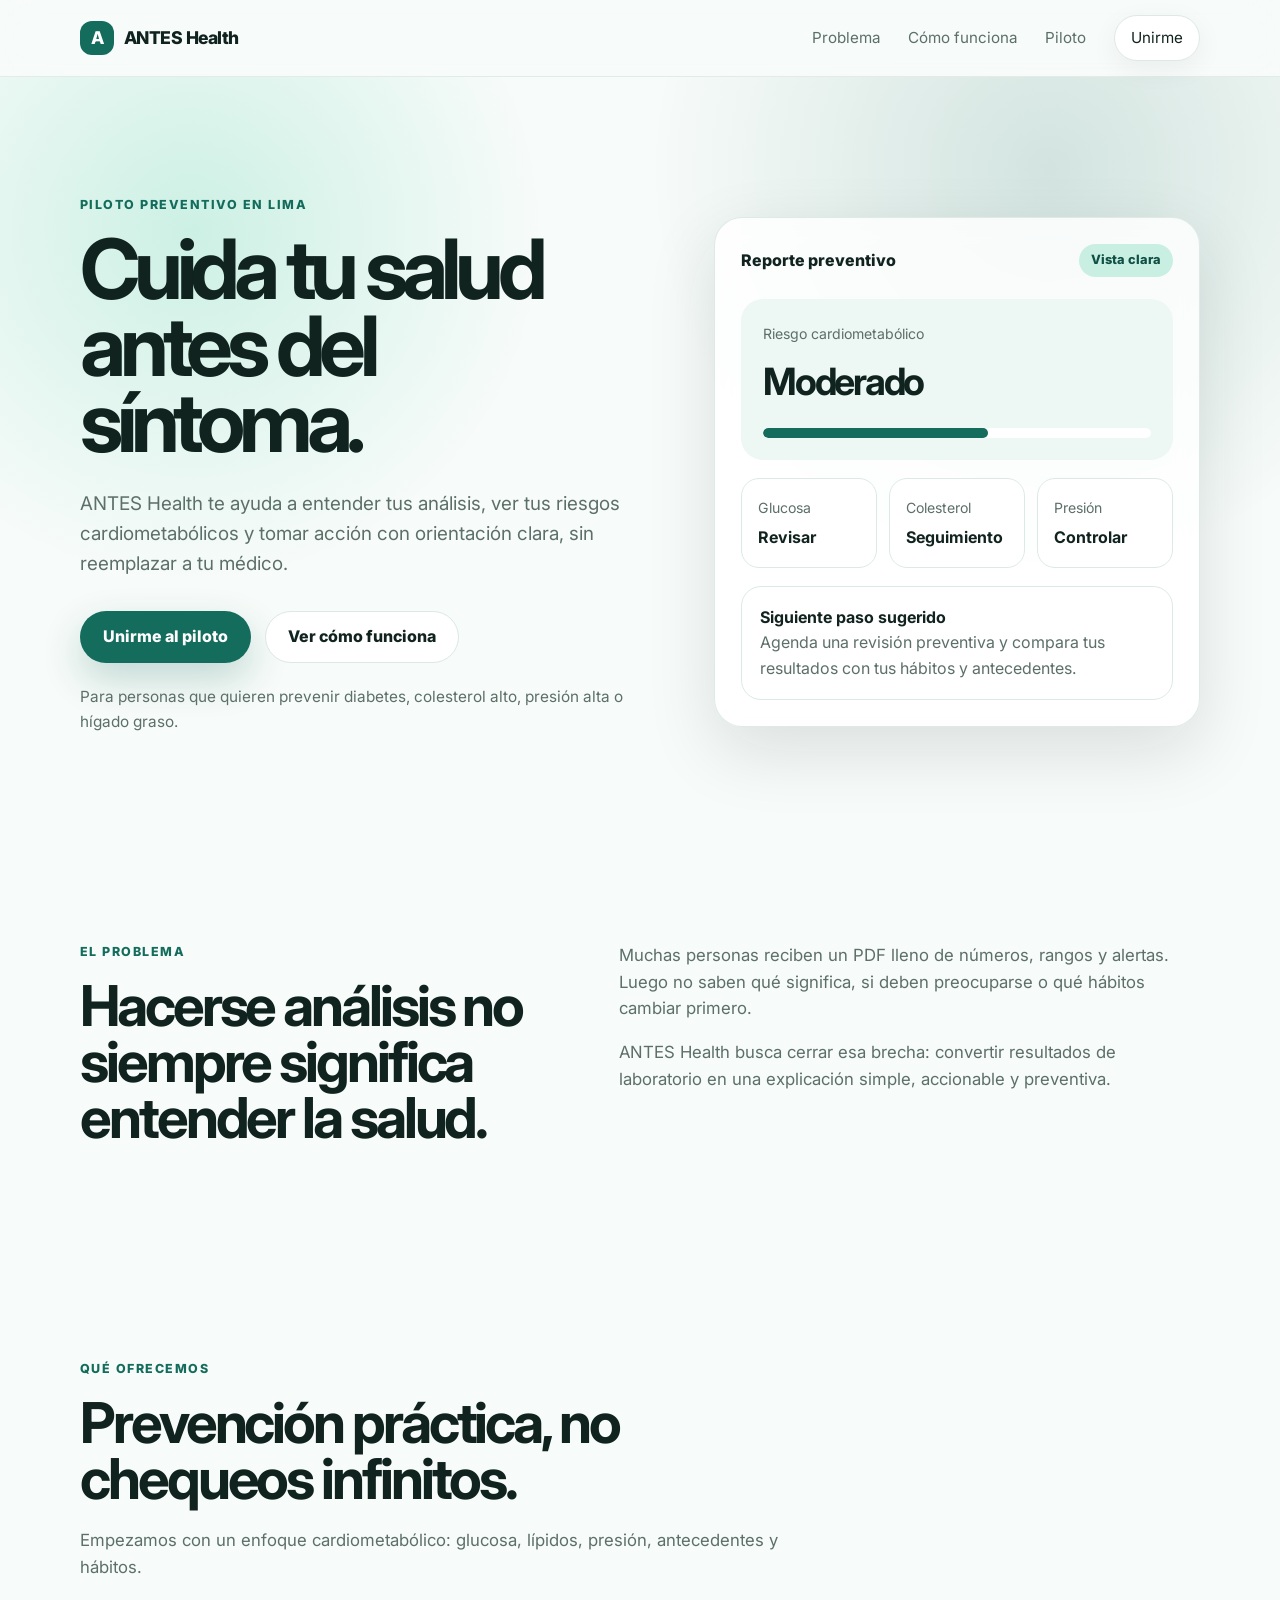
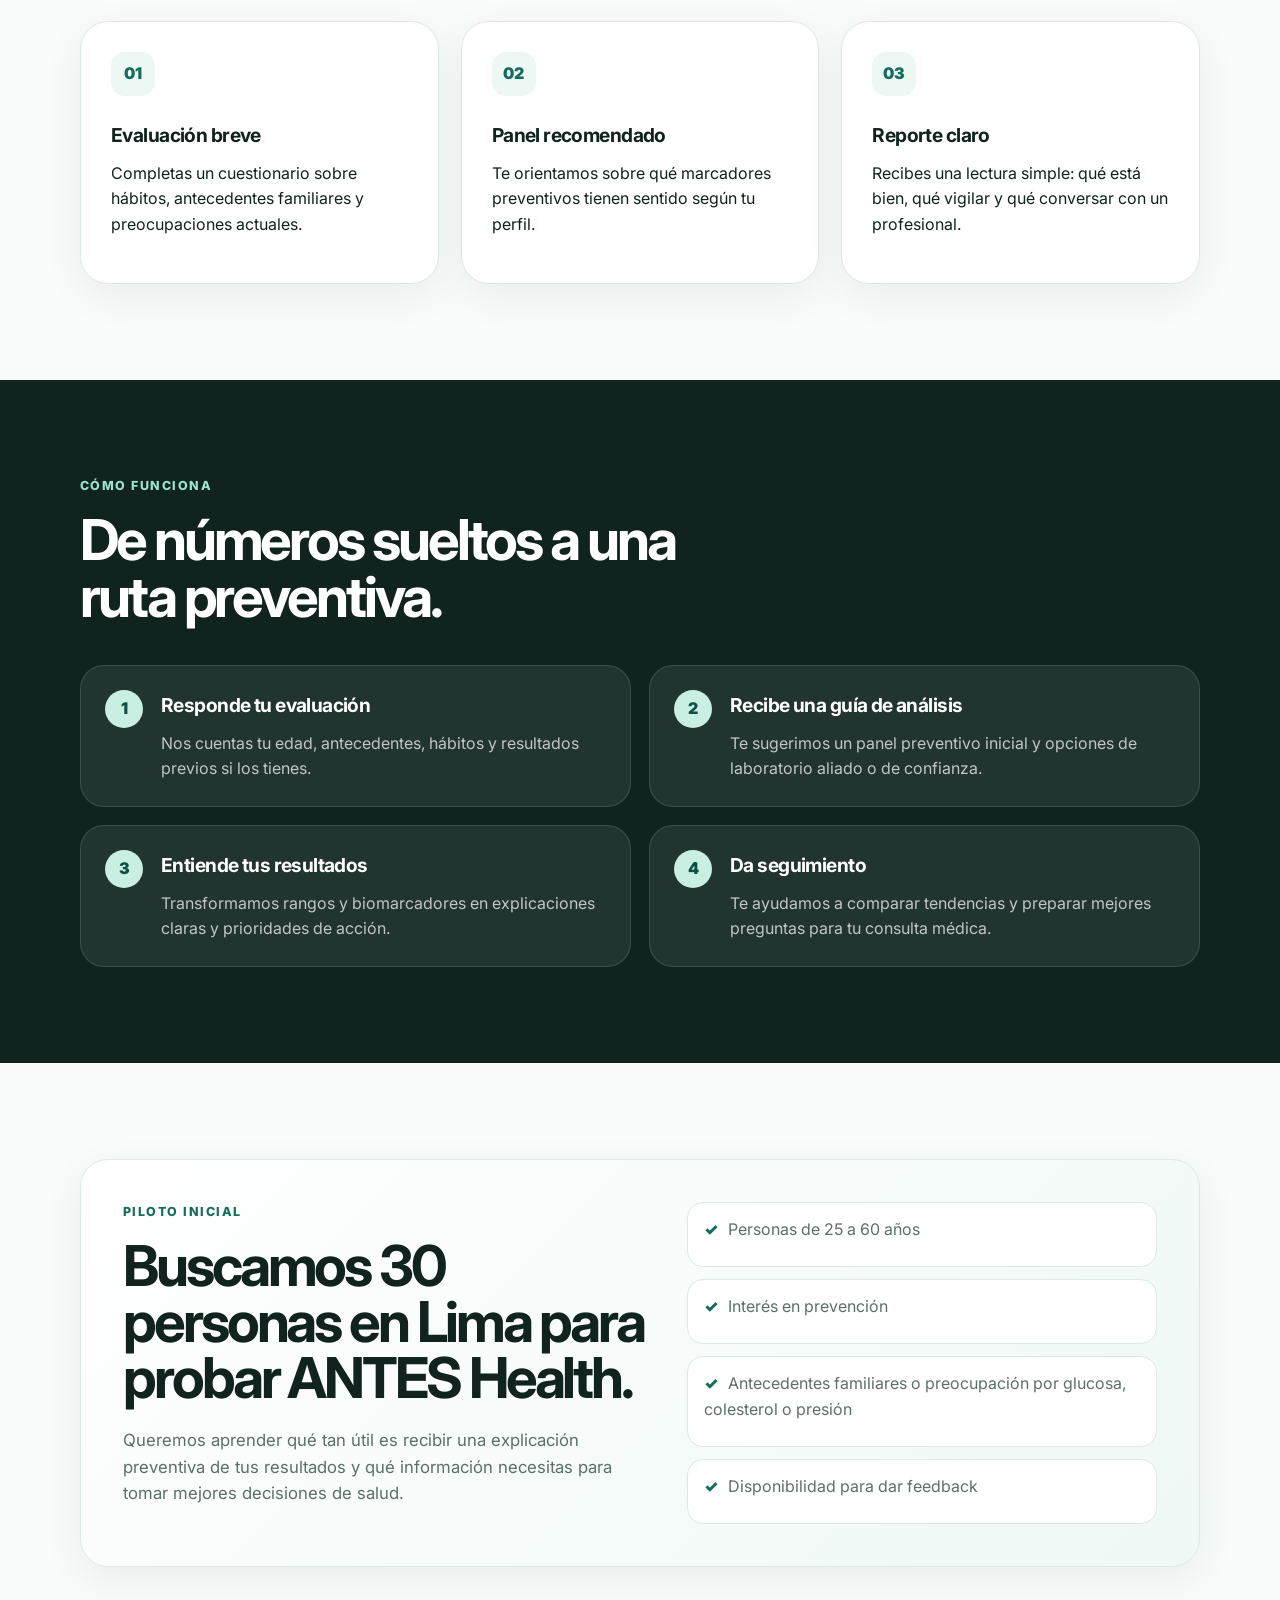
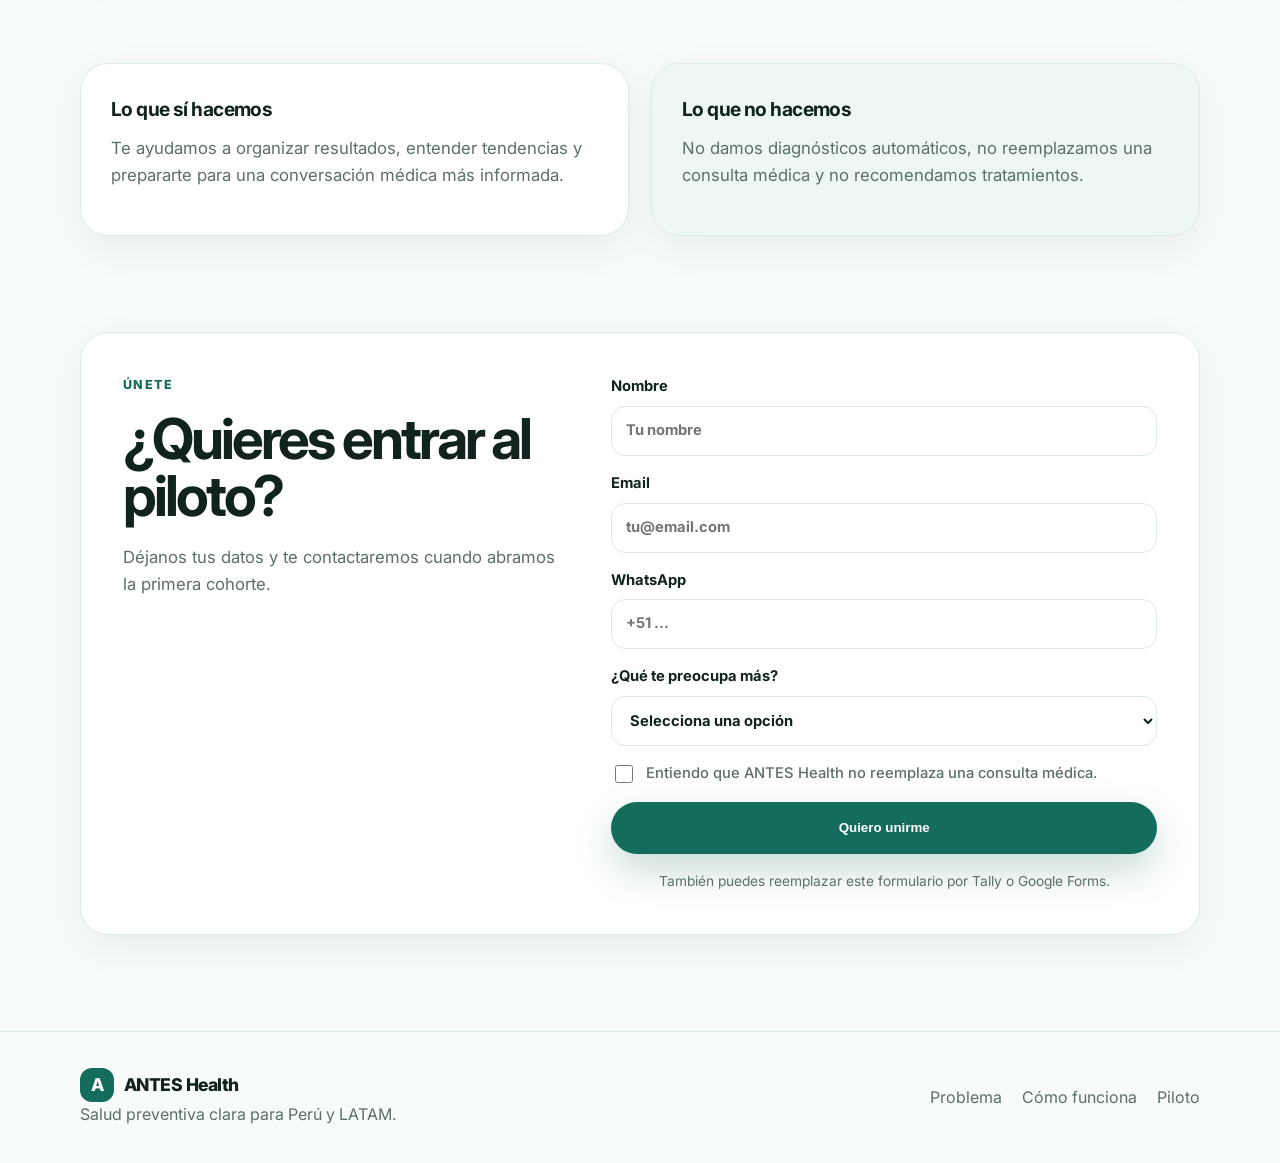
==== index.html @ 1c5467de "Add files via upload" ====
<!DOCTYPE html>
<html lang="es">
<head>
  <meta charset="UTF-8" />
  <meta name="viewport" content="width=device-width, initial-scale=1.0" />
  <meta name="description" content="ANTES Health ayuda a personas en Perú y LATAM a entender sus análisis, detectar riesgos y actuar antes del síntoma." />
  <title>ANTES Health | Salud preventiva antes del síntoma</title>
  <link rel="preconnect" href="https://fonts.googleapis.com">
  <link rel="preconnect" href="https://fonts.gstatic.com" crossorigin>
  <link href="https://fonts.googleapis.com/css2?family=Inter:wght@400;500;600;700;800&display=swap" rel="stylesheet">
  <link rel="stylesheet" href="styles.css" />
</head>
<body>
  <header class="site-header">
    <nav class="nav container">
      <a class="brand" href="#top" aria-label="ANTES Health home">
        <span class="brand-mark">A</span>
        <span>ANTES Health</span>
      </a>
      <button class="nav-toggle" aria-label="Abrir menú" aria-expanded="false">☰</button>
      <div class="nav-links">
        <a href="#problema">Problema</a>
        <a href="#como-funciona">Cómo funciona</a>
        <a href="#piloto">Piloto</a>
        <a class="nav-cta" href="#waitlist">Unirme</a>
      </div>
    </nav>
  </header>

  <main id="top">
    <section class="hero section">
      <div class="container hero-grid">
        <div class="hero-copy">
          <div class="eyebrow">Piloto preventivo en Lima</div>
          <h1>Cuida tu salud antes del síntoma.</h1>
          <p class="hero-text">
            ANTES Health te ayuda a entender tus análisis, ver tus riesgos cardiometabólicos
            y tomar acción con orientación clara, sin reemplazar a tu médico.
          </p>
          <div class="hero-actions">
            <a class="btn primary" href="#waitlist">Unirme al piloto</a>
            <a class="btn secondary" href="#como-funciona">Ver cómo funciona</a>
          </div>
          <p class="trust-note">Para personas que quieren prevenir diabetes, colesterol alto, presión alta o hígado graso.</p>
        </div>

        <div class="hero-card" aria-label="Vista previa de reporte preventivo">
          <div class="card-topline">
            <span>Reporte preventivo</span>
            <span class="status">Vista clara</span>
          </div>
          <div class="score-card">
            <span>Riesgo cardiometabólico</span>
            <strong>Moderado</strong>
            <div class="progress"><span></span></div>
          </div>
          <div class="metrics">
            <div><span>Glucosa</span><strong>Revisar</strong></div>
            <div><span>Colesterol</span><strong>Seguimiento</strong></div>
            <div><span>Presión</span><strong>Controlar</strong></div>
          </div>
          <div class="recommendation">
            <strong>Siguiente paso sugerido</strong>
            <p>Agenda una revisión preventiva y compara tus resultados con tus hábitos y antecedentes.</p>
          </div>
        </div>
      </div>
    </section>

    <section id="problema" class="section problem">
      <div class="container two-col">
        <div>
          <div class="eyebrow">El problema</div>
          <h2>Hacerse análisis no siempre significa entender la salud.</h2>
        </div>
        <div class="body-copy">
          <p>
            Muchas personas reciben un PDF lleno de números, rangos y alertas. Luego no saben
            qué significa, si deben preocuparse o qué hábitos cambiar primero.
          </p>
          <p>
            ANTES Health busca cerrar esa brecha: convertir resultados de laboratorio en una
            explicación simple, accionable y preventiva.
          </p>
        </div>
      </div>
    </section>

    <section class="section cards-section">
      <div class="container">
        <div class="section-heading">
          <div class="eyebrow">Qué ofrecemos</div>
          <h2>Prevención práctica, no chequeos infinitos.</h2>
          <p>Empezamos con un enfoque cardiometabólico: glucosa, lípidos, presión, antecedentes y hábitos.</p>
        </div>
        <div class="cards three">
          <article class="feature-card">
            <span class="icon">01</span>
            <h3>Evaluación breve</h3>
            <p>Completas un cuestionario sobre hábitos, antecedentes familiares y preocupaciones actuales.</p>
          </article>
          <article class="feature-card">
            <span class="icon">02</span>
            <h3>Panel recomendado</h3>
            <p>Te orientamos sobre qué marcadores preventivos tienen sentido según tu perfil.</p>
          </article>
          <article class="feature-card">
            <span class="icon">03</span>
            <h3>Reporte claro</h3>
            <p>Recibes una lectura simple: qué está bien, qué vigilar y qué conversar con un profesional.</p>
          </article>
        </div>
      </div>
    </section>

    <section id="como-funciona" class="section how">
      <div class="container">
        <div class="section-heading narrow">
          <div class="eyebrow">Cómo funciona</div>
          <h2>De números sueltos a una ruta preventiva.</h2>
        </div>
        <div class="steps">
          <div class="step">
            <span>1</span>
            <div>
              <h3>Responde tu evaluación</h3>
              <p>Nos cuentas tu edad, antecedentes, hábitos y resultados previos si los tienes.</p>
            </div>
          </div>
          <div class="step">
            <span>2</span>
            <div>
              <h3>Recibe una guía de análisis</h3>
              <p>Te sugerimos un panel preventivo inicial y opciones de laboratorio aliado o de confianza.</p>
            </div>
          </div>
          <div class="step">
            <span>3</span>
            <div>
              <h3>Entiende tus resultados</h3>
              <p>Transformamos rangos y biomarcadores en explicaciones claras y prioridades de acción.</p>
            </div>
          </div>
          <div class="step">
            <span>4</span>
            <div>
              <h3>Da seguimiento</h3>
              <p>Te ayudamos a comparar tendencias y preparar mejores preguntas para tu consulta médica.</p>
            </div>
          </div>
        </div>
      </div>
    </section>

    <section id="piloto" class="section pilot">
      <div class="container pilot-box">
        <div>
          <div class="eyebrow">Piloto inicial</div>
          <h2>Buscamos 30 personas en Lima para probar ANTES Health.</h2>
          <p>
            Queremos aprender qué tan útil es recibir una explicación preventiva de tus resultados
            y qué información necesitas para tomar mejores decisiones de salud.
          </p>
        </div>
        <ul class="checklist">
          <li>Personas de 25 a 60 años</li>
          <li>Interés en prevención</li>
          <li>Antecedentes familiares o preocupación por glucosa, colesterol o presión</li>
          <li>Disponibilidad para dar feedback</li>
        </ul>
      </div>
    </section>

    <section class="section disclaimer-section">
      <div class="container disclaimer-grid">
        <div class="disclaimer-card">
          <h3>Lo que sí hacemos</h3>
          <p>Te ayudamos a organizar resultados, entender tendencias y prepararte para una conversación médica más informada.</p>
        </div>
        <div class="disclaimer-card muted">
          <h3>Lo que no hacemos</h3>
          <p>No damos diagnósticos automáticos, no reemplazamos una consulta médica y no recomendamos tratamientos.</p>
        </div>
      </div>
    </section>

    <section id="waitlist" class="section waitlist">
      <div class="container waitlist-box">
        <div>
          <div class="eyebrow">Únete</div>
          <h2>¿Quieres entrar al piloto?</h2>
          <p>Déjanos tus datos y te contactaremos cuando abramos la primera cohorte.</p>
        </div>
        <form class="lead-form" action="https://formspree.io/f/REEMPLAZA_ESTE_ID" method="POST">
          <label>
            Nombre
            <input type="text" name="nombre" placeholder="Tu nombre" required>
          </label>
          <label>
            Email
            <input type="email" name="email" placeholder="tu@email.com" required>
          </label>
          <label>
            WhatsApp
            <input type="tel" name="whatsapp" placeholder="+51 ...">
          </label>
          <label>
            ¿Qué te preocupa más?
            <select name="interes" required>
              <option value="">Selecciona una opción</option>
              <option>Diabetes / glucosa</option>
              <option>Colesterol</option>
              <option>Presión arterial</option>
              <option>Hígado graso</option>
              <option>Prevención general</option>
            </select>
          </label>
          <label class="consent">
            <input type="checkbox" name="consentimiento" required>
            <span>Entiendo que ANTES Health no reemplaza una consulta médica.</span>
          </label>
          <button class="btn primary full" type="submit">Quiero unirme</button>
          <p class="form-note">También puedes reemplazar este formulario por Tally o Google Forms.</p>
        </form>
      </div>
    </section>
  </main>

  <footer class="footer">
    <div class="container footer-grid">
      <div>
        <a class="brand footer-brand" href="#top">
          <span class="brand-mark">A</span>
          <span>ANTES Health</span>
        </a>
        <p>Salud preventiva clara para Perú y LATAM.</p>
      </div>
      <div class="footer-links">
        <a href="#problema">Problema</a>
        <a href="#como-funciona">Cómo funciona</a>
        <a href="#waitlist">Piloto</a>
      </div>
    </div>
  </footer>

  <script src="script.js"></script>
</body>
</html>
---- styles.css ----
:root {
  --bg: #f7fbf9;
  --surface: #ffffff;
  --surface-2: #edf7f3;
  --text: #10231f;
  --muted: #5c6f68;
  --primary: #146c5c;
  --primary-dark: #0f4f44;
  --accent: #c8efe2;
  --line: #dce9e4;
  --shadow: 0 24px 70px rgba(16, 35, 31, 0.12);
  --radius: 28px;
}

* { box-sizing: border-box; }
html { scroll-behavior: smooth; }
body {
  margin: 0;
  font-family: "Inter", system-ui, -apple-system, BlinkMacSystemFont, "Segoe UI", sans-serif;
  color: var(--text);
  background: var(--bg);
  line-height: 1.6;
}

a { color: inherit; text-decoration: none; }
img { max-width: 100%; }

.container {
  width: min(1120px, calc(100% - 40px));
  margin: 0 auto;
}

.section { padding: 96px 0; }

.site-header {
  position: sticky;
  top: 0;
  z-index: 20;
  background: rgba(247, 251, 249, 0.82);
  backdrop-filter: blur(18px);
  border-bottom: 1px solid rgba(220, 233, 228, 0.8);
}

.nav {
  height: 76px;
  display: flex;
  align-items: center;
  justify-content: space-between;
}

.brand {
  display: inline-flex;
  gap: 10px;
  align-items: center;
  font-weight: 800;
  letter-spacing: -0.03em;
  font-size: 1.1rem;
}

.brand-mark {
  width: 34px;
  height: 34px;
  display: grid;
  place-items: center;
  border-radius: 12px;
  background: var(--primary);
  color: white;
  font-weight: 800;
}

.nav-links {
  display: flex;
  align-items: center;
  gap: 28px;
  font-size: 0.95rem;
  color: var(--muted);
}

.nav-links a:hover { color: var(--primary); }

.nav-cta {
  padding: 10px 16px;
  border: 1px solid var(--line);
  border-radius: 999px;
  background: white;
  color: var(--text) !important;
  box-shadow: 0 8px 28px rgba(16, 35, 31, 0.06);
}

.nav-toggle {
  display: none;
  border: 0;
  background: white;
  border-radius: 12px;
  padding: 8px 10px;
  font-size: 1.4rem;
}

.hero {
  padding-top: 118px;
  background:
    radial-gradient(circle at 15% 20%, rgba(200, 239, 226, 0.9), transparent 28%),
    radial-gradient(circle at 82% 12%, rgba(20, 108, 92, 0.16), transparent 32%);
}

.hero-grid {
  display: grid;
  grid-template-columns: 1.08fr 0.92fr;
  gap: 64px;
  align-items: center;
}

.eyebrow {
  color: var(--primary);
  font-weight: 800;
  text-transform: uppercase;
  letter-spacing: 0.12em;
  font-size: 0.78rem;
  margin-bottom: 16px;
}

h1, h2, h3, p { margin-top: 0; }
h1 {
  font-size: clamp(3rem, 6.5vw, 5.9rem);
  line-height: 0.92;
  letter-spacing: -0.075em;
  margin-bottom: 28px;
}

h2 {
  font-size: clamp(2.1rem, 4.4vw, 4rem);
  line-height: 1;
  letter-spacing: -0.055em;
  margin-bottom: 20px;
}

h3 {
  font-size: 1.2rem;
  letter-spacing: -0.03em;
  margin-bottom: 10px;
}

.hero-text {
  max-width: 650px;
  color: var(--muted);
  font-size: 1.18rem;
  margin-bottom: 32px;
}

.hero-actions {
  display: flex;
  flex-wrap: wrap;
  gap: 14px;
  margin-bottom: 22px;
}

.btn {
  display: inline-flex;
  align-items: center;
  justify-content: center;
  min-height: 52px;
  padding: 0 22px;
  border-radius: 999px;
  font-weight: 800;
  transition: transform 0.2s ease, box-shadow 0.2s ease;
  border: 1px solid transparent;
  cursor: pointer;
}

.btn:hover { transform: translateY(-2px); }
.btn.primary {
  background: var(--primary);
  color: white;
  box-shadow: 0 16px 38px rgba(20, 108, 92, 0.24);
}
.btn.primary:hover { background: var(--primary-dark); }
.btn.secondary {
  background: white;
  border-color: var(--line);
  color: var(--text);
}
.btn.full { width: 100%; }

.trust-note {
  color: var(--muted);
  font-size: 0.96rem;
}

.hero-card {
  background: rgba(255, 255, 255, 0.82);
  border: 1px solid rgba(220, 233, 228, 0.95);
  border-radius: var(--radius);
  padding: 26px;
  box-shadow: var(--shadow);
  backdrop-filter: blur(12px);
}

.card-topline,
.metrics {
  display: flex;
  align-items: center;
  justify-content: space-between;
  gap: 12px;
}

.card-topline {
  margin-bottom: 22px;
  font-weight: 800;
}

.status {
  background: var(--accent);
  color: var(--primary-dark);
  padding: 6px 12px;
  border-radius: 999px;
  font-size: 0.8rem;
}

.score-card {
  background: var(--surface-2);
  border-radius: 22px;
  padding: 22px;
  margin-bottom: 18px;
}

.score-card span,
.metrics span {
  color: var(--muted);
  font-size: 0.88rem;
}

.score-card strong {
  display: block;
  font-size: 2.35rem;
  letter-spacing: -0.06em;
  margin: 6px 0 16px;
}

.progress {
  height: 10px;
  background: white;
  border-radius: 999px;
  overflow: hidden;
}

.progress span {
  display: block;
  width: 58%;
  height: 100%;
  background: var(--primary);
  border-radius: inherit;
}

.metrics {
  align-items: stretch;
  margin-bottom: 18px;
}

.metrics div {
  flex: 1;
  background: white;
  border: 1px solid var(--line);
  border-radius: 18px;
  padding: 16px;
}

.metrics strong { display: block; margin-top: 4px; }

.recommendation {
  border: 1px solid var(--line);
  border-radius: 20px;
  padding: 18px;
  background: white;
}
.recommendation p { margin-bottom: 0; color: var(--muted); }

.two-col {
  display: grid;
  grid-template-columns: 0.9fr 1.1fr;
  gap: 64px;
  align-items: start;
}

.body-copy p,
.section-heading p,
.pilot-box p,
.disclaimer-card p,
.waitlist-box p {
  color: var(--muted);
  font-size: 1.05rem;
}

.section-heading {
  max-width: 760px;
  margin-bottom: 40px;
}
.section-heading.narrow { max-width: 620px; }

.cards.three {
  display: grid;
  grid-template-columns: repeat(3, 1fr);
  gap: 22px;
}

.feature-card,
.disclaimer-card,
.waitlist-box,
.pilot-box {
  background: var(--surface);
  border: 1px solid var(--line);
  border-radius: var(--radius);
  box-shadow: 0 12px 42px rgba(16, 35, 31, 0.06);
}

.feature-card {
  padding: 30px;
}

.icon {
  display: inline-flex;
  width: 44px;
  height: 44px;
  align-items: center;
  justify-content: center;
  border-radius: 14px;
  background: var(--surface-2);
  color: var(--primary);
  font-weight: 900;
  margin-bottom: 24px;
}

.how { background: #10231f; color: white; }
.how .eyebrow { color: #9be3cc; }
.how .section-heading p,
.how p { color: rgba(255, 255, 255, 0.72); }
.steps {
  display: grid;
  grid-template-columns: repeat(2, 1fr);
  gap: 18px;
}
.step {
  display: flex;
  gap: 18px;
  background: rgba(255, 255, 255, 0.08);
  border: 1px solid rgba(255, 255, 255, 0.12);
  border-radius: 24px;
  padding: 24px;
}
.step > span {
  width: 38px;
  height: 38px;
  flex: 0 0 38px;
  border-radius: 50%;
  background: var(--accent);
  color: var(--primary-dark);
  display: grid;
  place-items: center;
  font-weight: 900;
}
.step p { margin-bottom: 0; }

.pilot-box {
  display: grid;
  grid-template-columns: 1fr 0.9fr;
  gap: 42px;
  padding: 42px;
  background: linear-gradient(135deg, #ffffff, #eef8f4);
}

.checklist {
  padding: 0;
  margin: 0;
  list-style: none;
  display: grid;
  gap: 12px;
}
.checklist li {
  background: white;
  border: 1px solid var(--line);
  border-radius: 16px;
  padding: 14px 16px;
  color: var(--muted);
}
.checklist li::before {
  content: "✓";
  color: var(--primary);
  font-weight: 900;
  margin-right: 10px;
}

.disclaimer-section { padding-top: 0; }
.disclaimer-grid {
  display: grid;
  grid-template-columns: 1fr 1fr;
  gap: 22px;
}
.disclaimer-card { padding: 30px; }
.disclaimer-card.muted { background: var(--surface-2); }

.waitlist { padding-top: 0; }
.waitlist-box {
  display: grid;
  grid-template-columns: 0.9fr 1.1fr;
  gap: 42px;
  padding: 42px;
}

.lead-form {
  display: grid;
  gap: 16px;
}
.lead-form label {
  display: grid;
  gap: 7px;
  font-weight: 700;
  font-size: 0.92rem;
}
.lead-form input,
.lead-form select {
  width: 100%;
  min-height: 50px;
  border: 1px solid var(--line);
  border-radius: 14px;
  padding: 0 14px;
  font: inherit;
  color: var(--text);
  background: white;
}
.lead-form input:focus,
.lead-form select:focus {
  outline: 3px solid rgba(20, 108, 92, 0.16);
  border-color: var(--primary);
}
.consent {
  display: flex !important;
  grid-template-columns: auto 1fr;
  flex-direction: row;
  gap: 10px !important;
  align-items: flex-start;
  color: var(--muted);
  font-weight: 500 !important;
}
.consent input { width: 18px; min-height: 18px; margin-top: 3px; }
.form-note { font-size: 0.86rem !important; margin-bottom: 0; text-align: center; }

.footer {
  border-top: 1px solid var(--line);
  padding: 36px 0;
}
.footer-grid {
  display: flex;
  justify-content: space-between;
  gap: 24px;
  align-items: center;
}
.footer p { margin-bottom: 0; color: var(--muted); }
.footer-links {
  display: flex;
  gap: 20px;
  color: var(--muted);
}

@media (max-width: 860px) {
  .nav-toggle { display: block; }
  .nav-links {
    position: absolute;
    left: 20px;
    right: 20px;
    top: 82px;
    display: none;
    flex-direction: column;
    align-items: stretch;
    background: white;
    border: 1px solid var(--line);
    border-radius: 22px;
    padding: 18px;
    box-shadow: var(--shadow);
  }
  .nav-links.open { display: flex; }
  .hero-grid,
  .two-col,
  .cards.three,
  .steps,
  .pilot-box,
  .disclaimer-grid,
  .waitlist-box {
    grid-template-columns: 1fr;
  }
  .section { padding: 72px 0; }
  .hero { padding-top: 92px; }
  .metrics { flex-direction: column; }
  .footer-grid { flex-direction: column; align-items: flex-start; }
}

@media (max-width: 520px) {
  .container { width: min(100% - 28px, 1120px); }
  .hero-actions { flex-direction: column; }
  .btn { width: 100%; }
  .pilot-box,
  .waitlist-box,
  .feature-card,
  .hero-card { padding: 24px; }
  h1 { font-size: 3rem; }
}
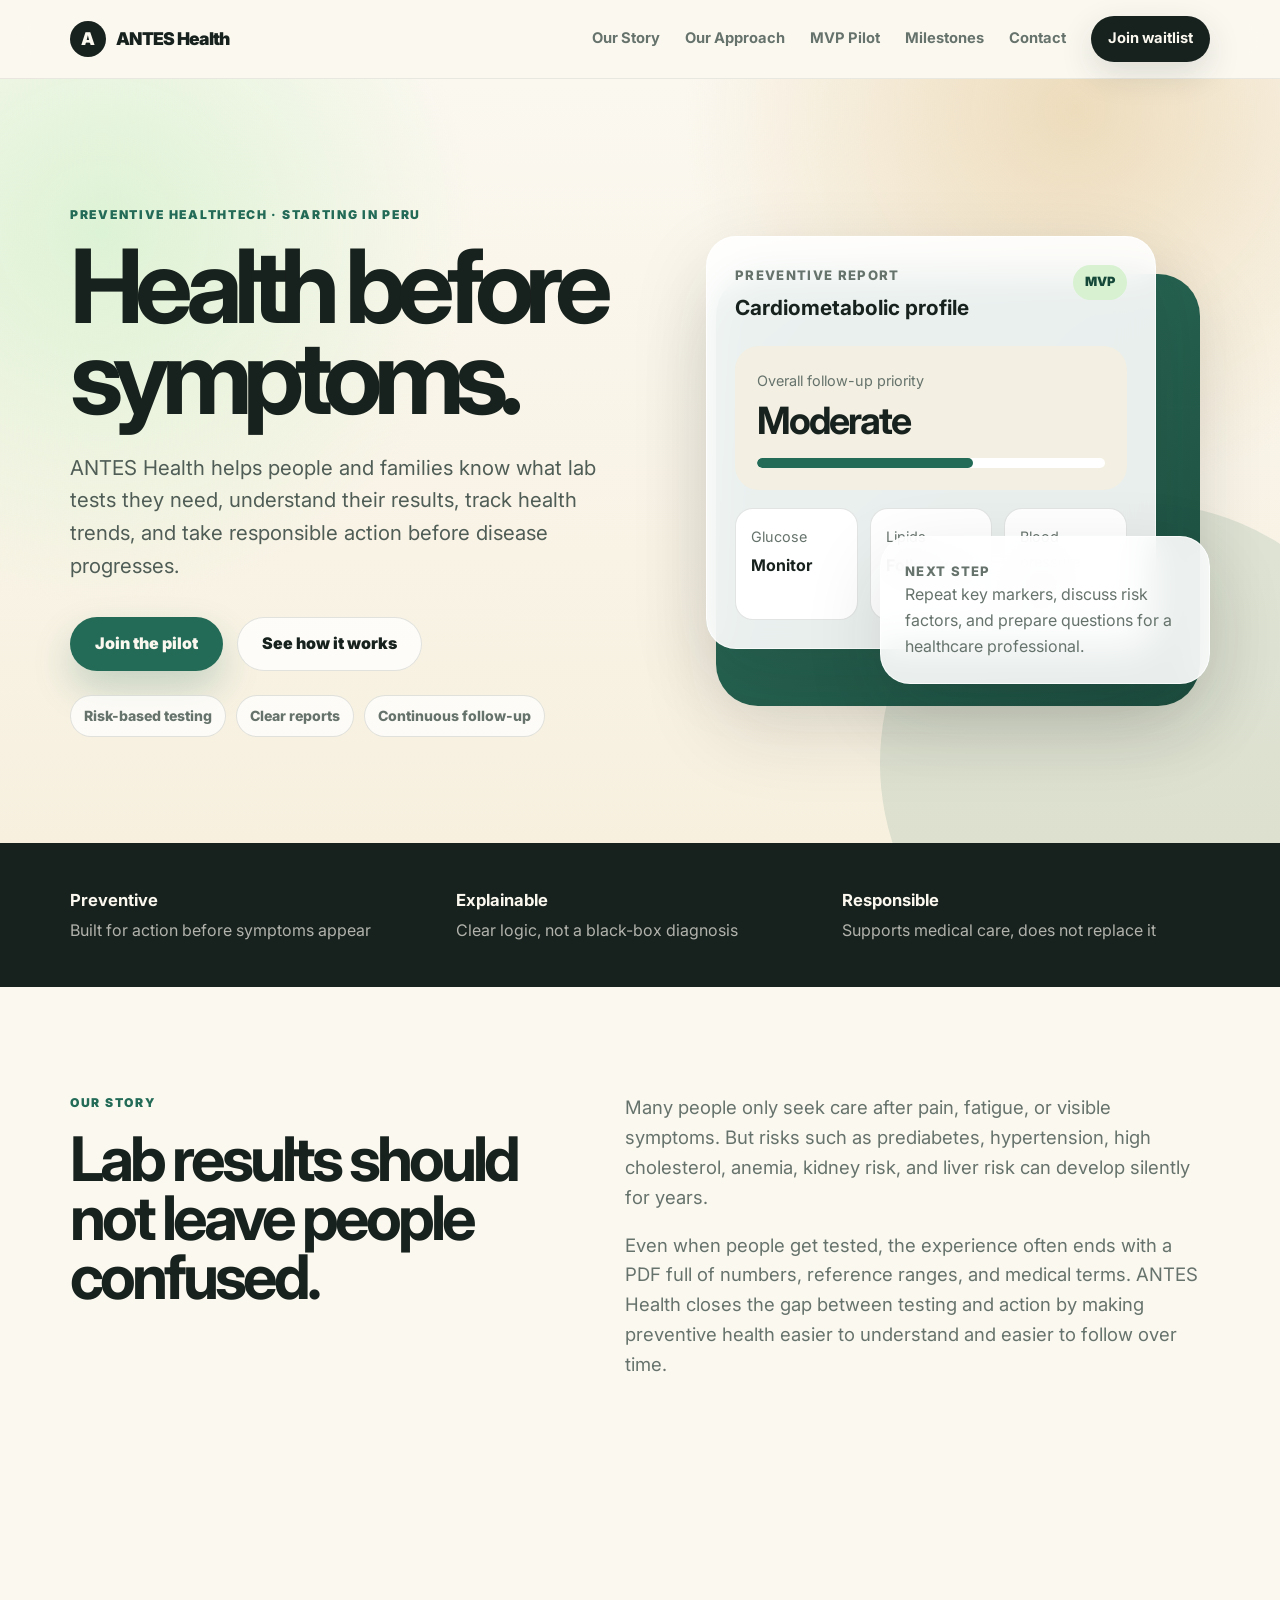
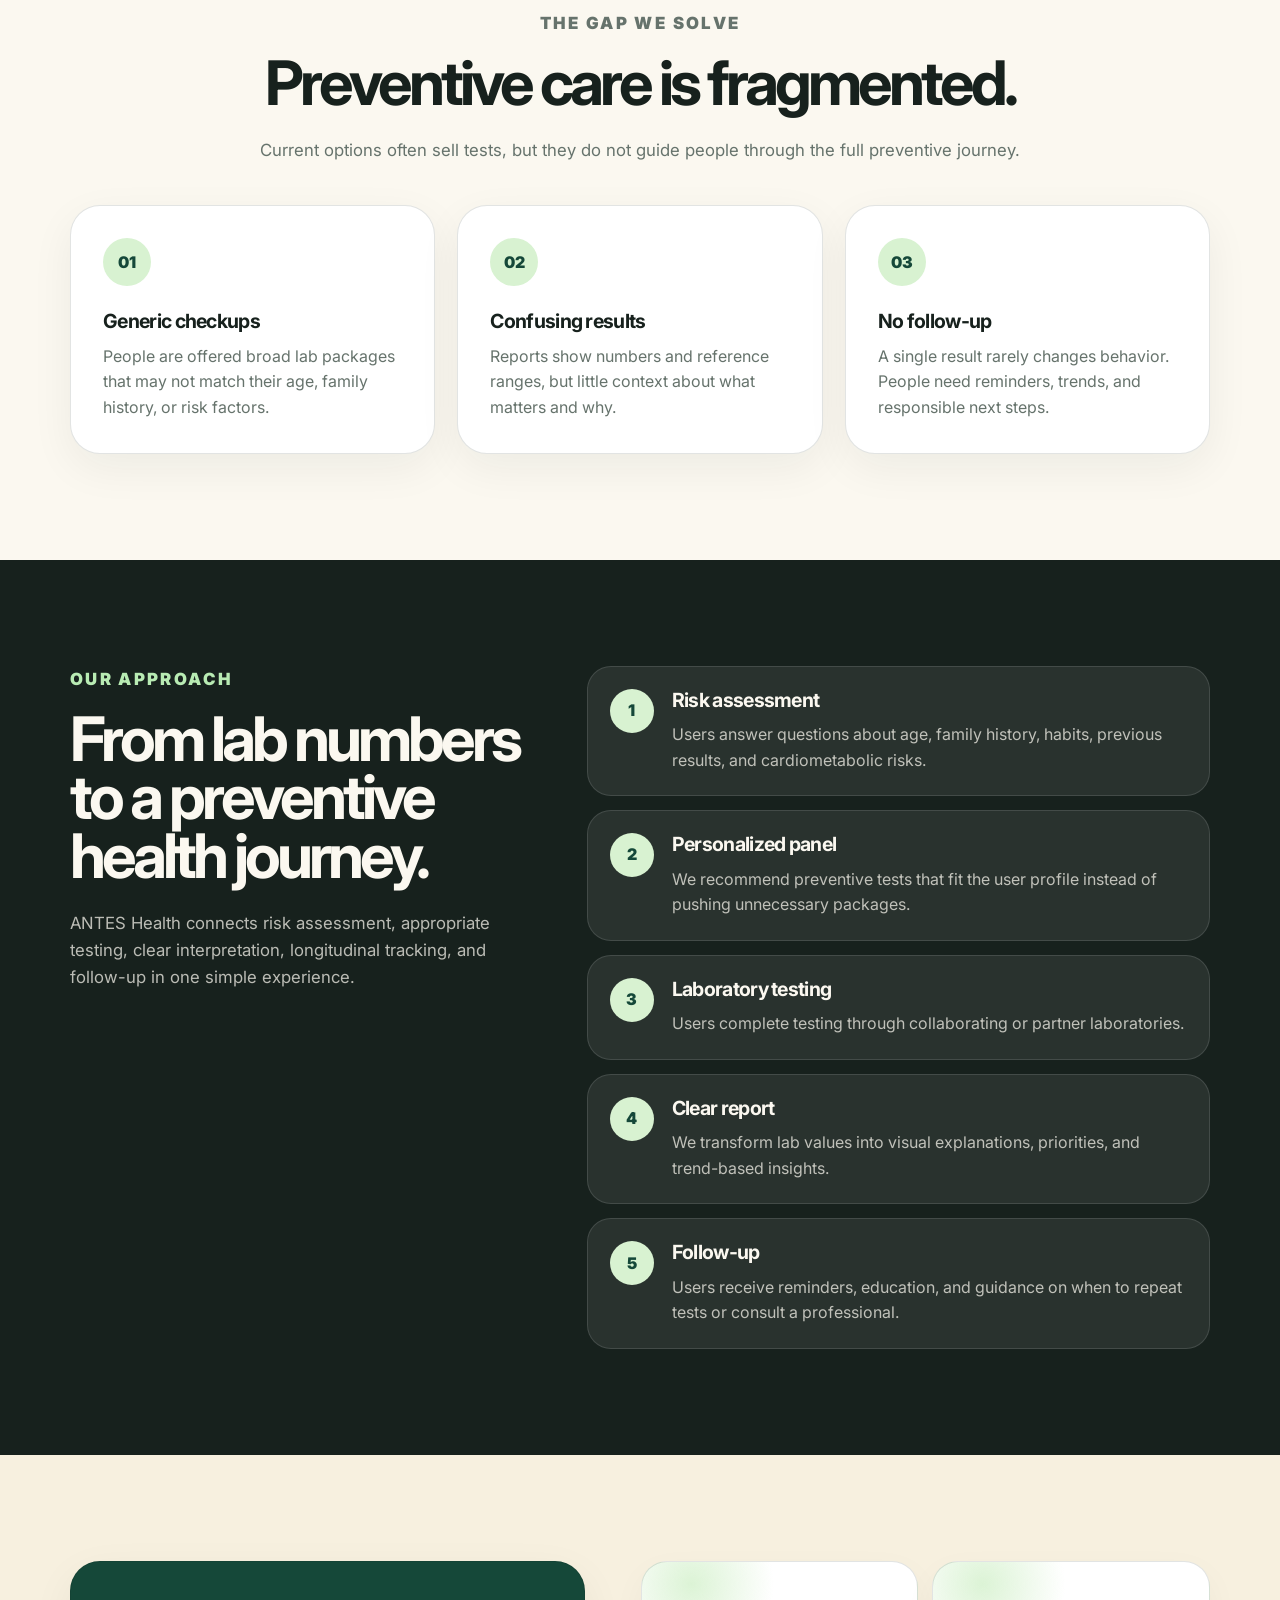
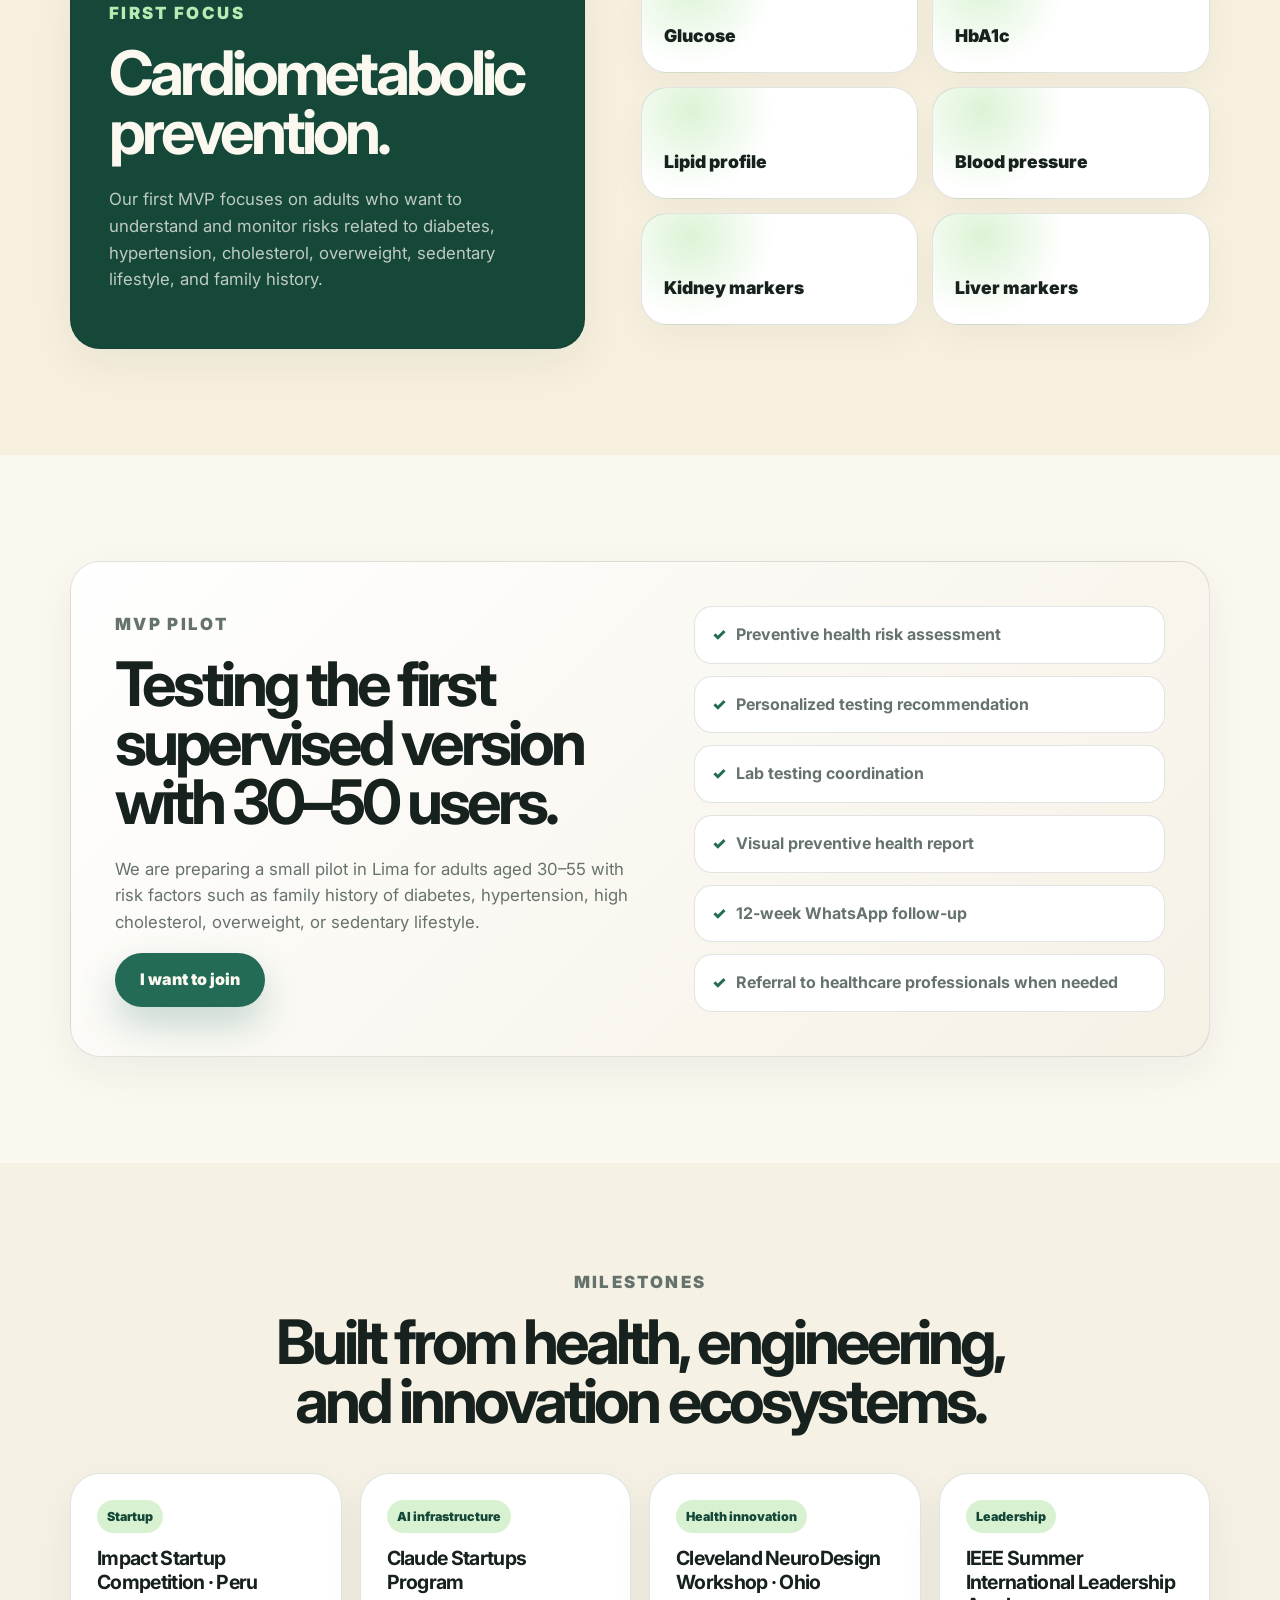
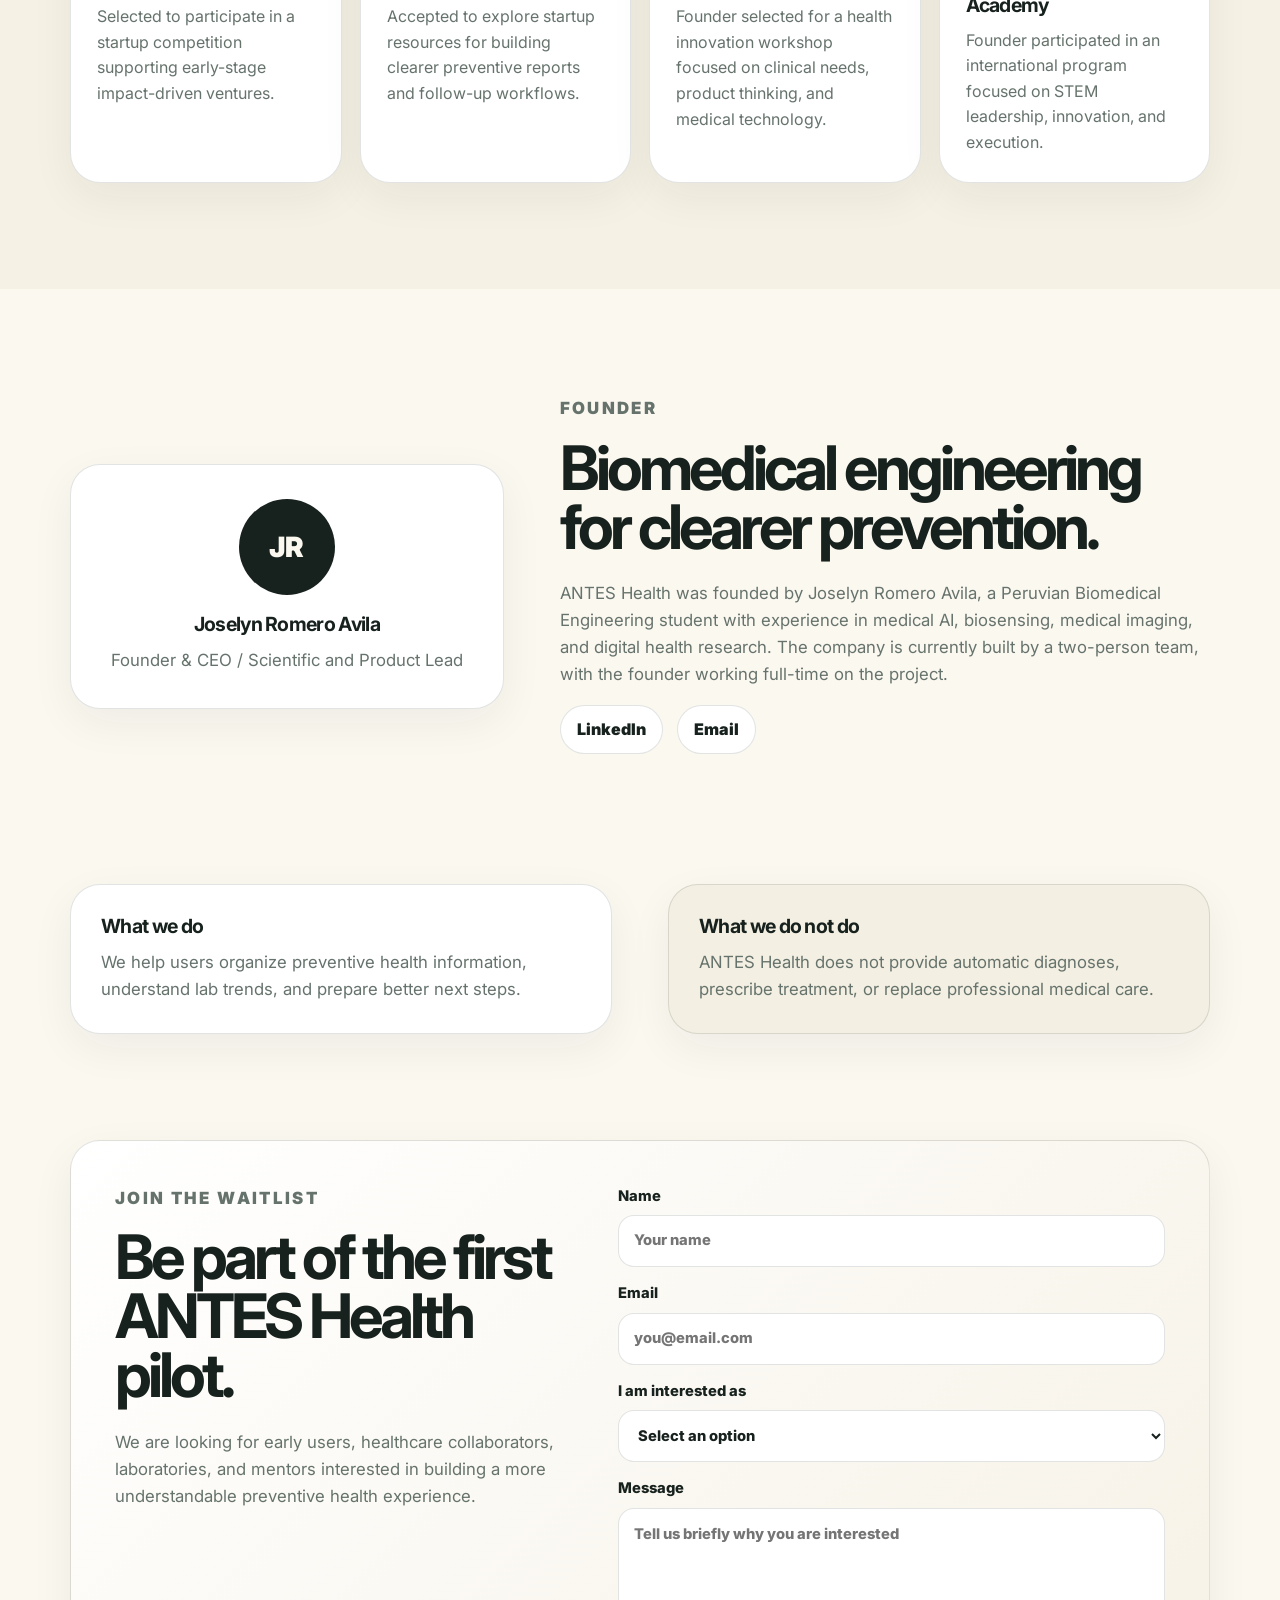
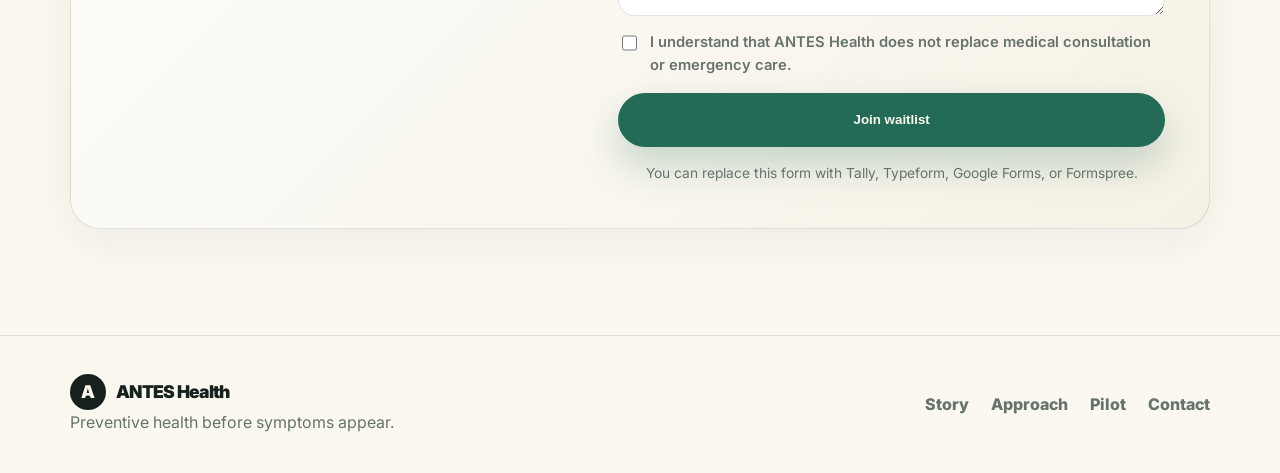
==== commit 94ba8b74: "Add files via upload" ====
--- a/index.html
+++ b/index.html
@@ -1,185 +1,312 @@
 <!DOCTYPE html>
-<html lang="es">
+<html lang="en">
 <head>
   <meta charset="UTF-8" />
   <meta name="viewport" content="width=device-width, initial-scale=1.0" />
-  <meta name="description" content="ANTES Health ayuda a personas en Perú y LATAM a entender sus análisis, detectar riesgos y actuar antes del síntoma." />
-  <title>ANTES Health | Salud preventiva antes del síntoma</title>
+  <meta name="description" content="ANTES Health is a preventive healthtech platform that turns lab testing into risk-based screening, clear reports, and continuous follow-up before symptoms appear." />
+  <title>ANTES Health | Preventive health before symptoms appear</title>
   <link rel="preconnect" href="https://fonts.googleapis.com">
   <link rel="preconnect" href="https://fonts.gstatic.com" crossorigin>
-  <link href="https://fonts.googleapis.com/css2?family=Inter:wght@400;500;600;700;800&display=swap" rel="stylesheet">
+  <link href="https://fonts.googleapis.com/css2?family=Inter:wght@400;500;600;700;800;900&display=swap" rel="stylesheet">
   <link rel="stylesheet" href="styles.css" />
 </head>
 <body>
   <header class="site-header">
-    <nav class="nav container">
-      <a class="brand" href="#top" aria-label="ANTES Health home">
+    <nav class="nav container" aria-label="Main navigation">
+      <a class="brand" href="#home" aria-label="ANTES Health home">
         <span class="brand-mark">A</span>
         <span>ANTES Health</span>
       </a>
-      <button class="nav-toggle" aria-label="Abrir menú" aria-expanded="false">☰</button>
+      <button class="nav-toggle" aria-label="Open menu" aria-expanded="false">☰</button>
       <div class="nav-links">
-        <a href="#problema">Problema</a>
-        <a href="#como-funciona">Cómo funciona</a>
-        <a href="#piloto">Piloto</a>
-        <a class="nav-cta" href="#waitlist">Unirme</a>
+        <a href="#story">Our Story</a>
+        <a href="#approach">Our Approach</a>
+        <a href="#pilot">MVP Pilot</a>
+        <a href="#milestones">Milestones</a>
+        <a href="#contact">Contact</a>
+        <a class="nav-cta" href="#waitlist">Join waitlist</a>
       </div>
     </nav>
   </header>
 
-  <main id="top">
+  <main id="home">
     <section class="hero section">
       <div class="container hero-grid">
         <div class="hero-copy">
-          <div class="eyebrow">Piloto preventivo en Lima</div>
-          <h1>Cuida tu salud antes del síntoma.</h1>
+          <p class="eyebrow">Preventive healthtech · Starting in Peru</p>
+          <h1>Health before symptoms.</h1>
           <p class="hero-text">
-            ANTES Health te ayuda a entender tus análisis, ver tus riesgos cardiometabólicos
-            y tomar acción con orientación clara, sin reemplazar a tu médico.
+            ANTES Health helps people and families know what lab tests they need,
+            understand their results, track health trends, and take responsible action before disease progresses.
           </p>
           <div class="hero-actions">
-            <a class="btn primary" href="#waitlist">Unirme al piloto</a>
-            <a class="btn secondary" href="#como-funciona">Ver cómo funciona</a>
-          </div>
-          <p class="trust-note">Para personas que quieren prevenir diabetes, colesterol alto, presión alta o hígado graso.</p>
-        </div>
-
-        <div class="hero-card" aria-label="Vista previa de reporte preventivo">
-          <div class="card-topline">
-            <span>Reporte preventivo</span>
-            <span class="status">Vista clara</span>
-          </div>
-          <div class="score-card">
-            <span>Riesgo cardiometabólico</span>
-            <strong>Moderado</strong>
-            <div class="progress"><span></span></div>
-          </div>
-          <div class="metrics">
-            <div><span>Glucosa</span><strong>Revisar</strong></div>
-            <div><span>Colesterol</span><strong>Seguimiento</strong></div>
-            <div><span>Presión</span><strong>Controlar</strong></div>
-          </div>
-          <div class="recommendation">
-            <strong>Siguiente paso sugerido</strong>
-            <p>Agenda una revisión preventiva y compara tus resultados con tus hábitos y antecedentes.</p>
-          </div>
-        </div>
-      </div>
-    </section>
-
-    <section id="problema" class="section problem">
+            <a class="btn primary" href="#waitlist">Join the pilot</a>
+            <a class="btn secondary" href="#approach">See how it works</a>
+          </div>
+          <div class="hero-pills" aria-label="Key product benefits">
+            <span>Risk-based testing</span>
+            <span>Clear reports</span>
+            <span>Continuous follow-up</span>
+          </div>
+        </div>
+
+        <div class="hero-visual" aria-label="Product preview">
+          <div class="floating-card report-card">
+            <div class="card-header">
+              <div>
+                <span class="label">Preventive report</span>
+                <strong>Cardiometabolic profile</strong>
+              </div>
+              <span class="badge">MVP</span>
+            </div>
+            <div class="risk-block">
+              <span>Overall follow-up priority</span>
+              <strong>Moderate</strong>
+              <div class="bar"><span></span></div>
+            </div>
+            <div class="mini-grid">
+              <div>
+                <span>Glucose</span>
+                <strong>Monitor</strong>
+              </div>
+              <div>
+                <span>Lipids</span>
+                <strong>Follow-up</strong>
+              </div>
+              <div>
+                <span>Blood pressure</span>
+                <strong>Track</strong>
+              </div>
+            </div>
+          </div>
+          <div class="floating-card action-card">
+            <span class="label">Next step</span>
+            <p>Repeat key markers, discuss risk factors, and prepare questions for a healthcare professional.</p>
+          </div>
+        </div>
+      </div>
+    </section>
+
+    <section class="proof-strip" aria-label="Positioning highlights">
+      <div class="container proof-grid">
+        <div>
+          <strong>Preventive</strong>
+          <span>Built for action before symptoms appear</span>
+        </div>
+        <div>
+          <strong>Explainable</strong>
+          <span>Clear logic, not a black-box diagnosis</span>
+        </div>
+        <div>
+          <strong>Responsible</strong>
+          <span>Supports medical care, does not replace it</span>
+        </div>
+      </div>
+    </section>
+
+    <section id="story" class="section story">
       <div class="container two-col">
         <div>
-          <div class="eyebrow">El problema</div>
-          <h2>Hacerse análisis no siempre significa entender la salud.</h2>
-        </div>
-        <div class="body-copy">
-          <p>
-            Muchas personas reciben un PDF lleno de números, rangos y alertas. Luego no saben
-            qué significa, si deben preocuparse o qué hábitos cambiar primero.
-          </p>
-          <p>
-            ANTES Health busca cerrar esa brecha: convertir resultados de laboratorio en una
-            explicación simple, accionable y preventiva.
-          </p>
-        </div>
-      </div>
-    </section>
-
-    <section class="section cards-section">
+          <p class="eyebrow">Our Story</p>
+          <h2>Lab results should not leave people confused.</h2>
+        </div>
+        <div class="body-copy large">
+          <p>
+            Many people only seek care after pain, fatigue, or visible symptoms. But risks such as prediabetes,
+            hypertension, high cholesterol, anemia, kidney risk, and liver risk can develop silently for years.
+          </p>
+          <p>
+            Even when people get tested, the experience often ends with a PDF full of numbers, reference ranges,
+            and medical terms. ANTES Health closes the gap between testing and action by making preventive health
+            easier to understand and easier to follow over time.
+          </p>
+        </div>
+      </div>
+    </section>
+
+    <section class="section problem-cards">
       <div class="container">
-        <div class="section-heading">
-          <div class="eyebrow">Qué ofrecemos</div>
-          <h2>Prevención práctica, no chequeos infinitos.</h2>
-          <p>Empezamos con un enfoque cardiometabólico: glucosa, lípidos, presión, antecedentes y hábitos.</p>
+        <div class="section-heading centered">
+          <p class="eyebrow">The gap we solve</p>
+          <h2>Preventive care is fragmented.</h2>
+          <p>Current options often sell tests, but they do not guide people through the full preventive journey.</p>
         </div>
         <div class="cards three">
           <article class="feature-card">
             <span class="icon">01</span>
-            <h3>Evaluación breve</h3>
-            <p>Completas un cuestionario sobre hábitos, antecedentes familiares y preocupaciones actuales.</p>
+            <h3>Generic checkups</h3>
+            <p>People are offered broad lab packages that may not match their age, family history, or risk factors.</p>
           </article>
           <article class="feature-card">
             <span class="icon">02</span>
-            <h3>Panel recomendado</h3>
-            <p>Te orientamos sobre qué marcadores preventivos tienen sentido según tu perfil.</p>
+            <h3>Confusing results</h3>
+            <p>Reports show numbers and reference ranges, but little context about what matters and why.</p>
           </article>
           <article class="feature-card">
             <span class="icon">03</span>
-            <h3>Reporte claro</h3>
-            <p>Recibes una lectura simple: qué está bien, qué vigilar y qué conversar con un profesional.</p>
-          </article>
-        </div>
-      </div>
-    </section>
-
-    <section id="como-funciona" class="section how">
+            <h3>No follow-up</h3>
+            <p>A single result rarely changes behavior. People need reminders, trends, and responsible next steps.</p>
+          </article>
+        </div>
+      </div>
+    </section>
+
+    <section id="approach" class="section approach">
+      <div class="container approach-grid">
+        <div class="approach-copy">
+          <p class="eyebrow">Our Approach</p>
+          <h2>From lab numbers to a preventive health journey.</h2>
+          <p>
+            ANTES Health connects risk assessment, appropriate testing, clear interpretation, longitudinal tracking,
+            and follow-up in one simple experience.
+          </p>
+        </div>
+        <div class="steps">
+          <div class="step">
+            <span>1</span>
+            <div>
+              <h3>Risk assessment</h3>
+              <p>Users answer questions about age, family history, habits, previous results, and cardiometabolic risks.</p>
+            </div>
+          </div>
+          <div class="step">
+            <span>2</span>
+            <div>
+              <h3>Personalized panel</h3>
+              <p>We recommend preventive tests that fit the user profile instead of pushing unnecessary packages.</p>
+            </div>
+          </div>
+          <div class="step">
+            <span>3</span>
+            <div>
+              <h3>Laboratory testing</h3>
+              <p>Users complete testing through collaborating or partner laboratories.</p>
+            </div>
+          </div>
+          <div class="step">
+            <span>4</span>
+            <div>
+              <h3>Clear report</h3>
+              <p>We transform lab values into visual explanations, priorities, and trend-based insights.</p>
+            </div>
+          </div>
+          <div class="step">
+            <span>5</span>
+            <div>
+              <h3>Follow-up</h3>
+              <p>Users receive reminders, education, and guidance on when to repeat tests or consult a professional.</p>
+            </div>
+          </div>
+        </div>
+      </div>
+    </section>
+
+    <section class="section product">
+      <div class="container product-grid">
+        <div class="product-card dark">
+          <p class="eyebrow">First focus</p>
+          <h2>Cardiometabolic prevention.</h2>
+          <p>
+            Our first MVP focuses on adults who want to understand and monitor risks related to diabetes,
+            hypertension, cholesterol, overweight, sedentary lifestyle, and family history.
+          </p>
+        </div>
+        <div class="marker-grid">
+          <div><span>Glucose</span></div>
+          <div><span>HbA1c</span></div>
+          <div><span>Lipid profile</span></div>
+          <div><span>Blood pressure</span></div>
+          <div><span>Kidney markers</span></div>
+          <div><span>Liver markers</span></div>
+        </div>
+      </div>
+    </section>
+
+    <section id="pilot" class="section pilot">
+      <div class="container pilot-box">
+        <div>
+          <p class="eyebrow">MVP Pilot</p>
+          <h2>Testing the first supervised version with 30–50 users.</h2>
+          <p>
+            We are preparing a small pilot in Lima for adults aged 30–55 with risk factors such as family history
+            of diabetes, hypertension, high cholesterol, overweight, or sedentary lifestyle.
+          </p>
+          <a class="btn primary" href="#waitlist">I want to join</a>
+        </div>
+        <ul class="checklist">
+          <li>Preventive health risk assessment</li>
+          <li>Personalized testing recommendation</li>
+          <li>Lab testing coordination</li>
+          <li>Visual preventive health report</li>
+          <li>12-week WhatsApp follow-up</li>
+          <li>Referral to healthcare professionals when needed</li>
+        </ul>
+      </div>
+    </section>
+
+    <section id="milestones" class="section milestones">
       <div class="container">
-        <div class="section-heading narrow">
-          <div class="eyebrow">Cómo funciona</div>
-          <h2>De números sueltos a una ruta preventiva.</h2>
-        </div>
-        <div class="steps">
-          <div class="step">
-            <span>1</span>
-            <div>
-              <h3>Responde tu evaluación</h3>
-              <p>Nos cuentas tu edad, antecedentes, hábitos y resultados previos si los tienes.</p>
-            </div>
-          </div>
-          <div class="step">
-            <span>2</span>
-            <div>
-              <h3>Recibe una guía de análisis</h3>
-              <p>Te sugerimos un panel preventivo inicial y opciones de laboratorio aliado o de confianza.</p>
-            </div>
-          </div>
-          <div class="step">
-            <span>3</span>
-            <div>
-              <h3>Entiende tus resultados</h3>
-              <p>Transformamos rangos y biomarcadores en explicaciones claras y prioridades de acción.</p>
-            </div>
-          </div>
-          <div class="step">
-            <span>4</span>
-            <div>
-              <h3>Da seguimiento</h3>
-              <p>Te ayudamos a comparar tendencias y preparar mejores preguntas para tu consulta médica.</p>
-            </div>
-          </div>
-        </div>
-      </div>
-    </section>
-
-    <section id="piloto" class="section pilot">
-      <div class="container pilot-box">
-        <div>
-          <div class="eyebrow">Piloto inicial</div>
-          <h2>Buscamos 30 personas en Lima para probar ANTES Health.</h2>
-          <p>
-            Queremos aprender qué tan útil es recibir una explicación preventiva de tus resultados
-            y qué información necesitas para tomar mejores decisiones de salud.
-          </p>
-        </div>
-        <ul class="checklist">
-          <li>Personas de 25 a 60 años</li>
-          <li>Interés en prevención</li>
-          <li>Antecedentes familiares o preocupación por glucosa, colesterol o presión</li>
-          <li>Disponibilidad para dar feedback</li>
-        </ul>
-      </div>
-    </section>
-
-    <section class="section disclaimer-section">
-      <div class="container disclaimer-grid">
+        <div class="section-heading centered">
+          <p class="eyebrow">Milestones</p>
+          <h2>Built from health, engineering, and innovation ecosystems.</h2>
+        </div>
+        <div class="timeline">
+          <article>
+            <span>Startup</span>
+            <h3>Impact Startup Competition · Peru</h3>
+            <p>Selected to participate in a startup competition supporting early-stage impact-driven ventures.</p>
+          </article>
+          <article>
+            <span>AI infrastructure</span>
+            <h3>Claude Startups Program</h3>
+            <p>Accepted to explore startup resources for building clearer preventive reports and follow-up workflows.</p>
+          </article>
+          <article>
+            <span>Health innovation</span>
+            <h3>Cleveland NeuroDesign Workshop · Ohio</h3>
+            <p>Founder selected for a health innovation workshop focused on clinical needs, product thinking, and medical technology.</p>
+          </article>
+          <article>
+            <span>Leadership</span>
+            <h3>IEEE Summer International Leadership Academy</h3>
+            <p>Founder participated in an international program focused on STEM leadership, innovation, and execution.</p>
+          </article>
+        </div>
+      </div>
+    </section>
+
+    <section class="section founder">
+      <div class="container founder-grid">
+        <div class="founder-card">
+          <div class="avatar">JR</div>
+          <h3>Joselyn Romero Avila</h3>
+          <p>Founder & CEO / Scientific and Product Lead</p>
+        </div>
+        <div>
+          <p class="eyebrow">Founder</p>
+          <h2>Biomedical engineering for clearer prevention.</h2>
+          <p class="body-copy">
+            ANTES Health was founded by Joselyn Romero Avila, a Peruvian Biomedical Engineering student with experience
+            in medical AI, biosensing, medical imaging, and digital health research. The company is currently built by a
+            two-person team, with the founder working full-time on the project.
+          </p>
+          <div class="founder-links">
+            <a href="https://www.linkedin.com/in/joselyn-romero-avila-257570205/" target="_blank" rel="noreferrer">LinkedIn</a>
+            <a href="mailto:joselyn.romero1@unmsm.edu.pe">Email</a>
+          </div>
+        </div>
+      </div>
+    </section>
+
+    <section class="section responsible">
+      <div class="container responsible-grid">
         <div class="disclaimer-card">
-          <h3>Lo que sí hacemos</h3>
-          <p>Te ayudamos a organizar resultados, entender tendencias y prepararte para una conversación médica más informada.</p>
+          <h3>What we do</h3>
+          <p>We help users organize preventive health information, understand lab trends, and prepare better next steps.</p>
         </div>
         <div class="disclaimer-card muted">
-          <h3>Lo que no hacemos</h3>
-          <p>No damos diagnósticos automáticos, no reemplazamos una consulta médica y no recomendamos tratamientos.</p>
+          <h3>What we do not do</h3>
+          <p>ANTES Health does not provide automatic diagnoses, prescribe treatment, or replace professional medical care.</p>
         </div>
       </div>
     </section>
@@ -187,58 +314,62 @@
     <section id="waitlist" class="section waitlist">
       <div class="container waitlist-box">
         <div>
-          <div class="eyebrow">Únete</div>
-          <h2>¿Quieres entrar al piloto?</h2>
-          <p>Déjanos tus datos y te contactaremos cuando abramos la primera cohorte.</p>
-        </div>
-        <form class="lead-form" action="https://formspree.io/f/REEMPLAZA_ESTE_ID" method="POST">
+          <p class="eyebrow">Join the waitlist</p>
+          <h2>Be part of the first ANTES Health pilot.</h2>
+          <p>
+            We are looking for early users, healthcare collaborators, laboratories, and mentors interested in building
+            a more understandable preventive health experience.
+          </p>
+        </div>
+        <form class="lead-form" action="https://formspree.io/f/REPLACE_THIS_ID" method="POST">
           <label>
-            Nombre
-            <input type="text" name="nombre" placeholder="Tu nombre" required>
+            Name
+            <input type="text" name="name" placeholder="Your name" required>
           </label>
           <label>
             Email
-            <input type="email" name="email" placeholder="tu@email.com" required>
+            <input type="email" name="email" placeholder="you@email.com" required>
           </label>
           <label>
-            WhatsApp
-            <input type="tel" name="whatsapp" placeholder="+51 ...">
+            I am interested as
+            <select name="interest" required>
+              <option value="">Select an option</option>
+              <option>Potential pilot user</option>
+              <option>Healthcare professional</option>
+              <option>Laboratory partner</option>
+              <option>Investor or mentor</option>
+              <option>Other</option>
+            </select>
           </label>
           <label>
-            ¿Qué te preocupa más?
-            <select name="interes" required>
-              <option value="">Selecciona una opción</option>
-              <option>Diabetes / glucosa</option>
-              <option>Colesterol</option>
-              <option>Presión arterial</option>
-              <option>Hígado graso</option>
-              <option>Prevención general</option>
-            </select>
+            Message
+            <textarea name="message" placeholder="Tell us briefly why you are interested"></textarea>
           </label>
           <label class="consent">
-            <input type="checkbox" name="consentimiento" required>
-            <span>Entiendo que ANTES Health no reemplaza una consulta médica.</span>
-          </label>
-          <button class="btn primary full" type="submit">Quiero unirme</button>
-          <p class="form-note">También puedes reemplazar este formulario por Tally o Google Forms.</p>
+            <input type="checkbox" name="consent" required>
+            <span>I understand that ANTES Health does not replace medical consultation or emergency care.</span>
+          </label>
+          <button class="btn primary full" type="submit">Join waitlist</button>
+          <p class="form-note">You can replace this form with Tally, Typeform, Google Forms, or Formspree.</p>
         </form>
       </div>
     </section>
   </main>
 
-  <footer class="footer">
+  <footer id="contact" class="footer">
     <div class="container footer-grid">
       <div>
-        <a class="brand footer-brand" href="#top">
+        <a class="brand footer-brand" href="#home">
           <span class="brand-mark">A</span>
           <span>ANTES Health</span>
         </a>
-        <p>Salud preventiva clara para Perú y LATAM.</p>
+        <p>Preventive health before symptoms appear.</p>
       </div>
       <div class="footer-links">
-        <a href="#problema">Problema</a>
-        <a href="#como-funciona">Cómo funciona</a>
-        <a href="#waitlist">Piloto</a>
+        <a href="#story">Story</a>
+        <a href="#approach">Approach</a>
+        <a href="#pilot">Pilot</a>
+        <a href="mailto:joselyn.romero1@unmsm.edu.pe">Contact</a>
       </div>
     </div>
   </footer>
--- a/styles.css
+++ b/styles.css
@@ -1,15 +1,16 @@
 :root {
-  --bg: #f7fbf9;
+  --bg: #fbf8f0;
   --surface: #ffffff;
-  --surface-2: #edf7f3;
-  --text: #10231f;
-  --muted: #5c6f68;
-  --primary: #146c5c;
-  --primary-dark: #0f4f44;
-  --accent: #c8efe2;
-  --line: #dce9e4;
-  --shadow: 0 24px 70px rgba(16, 35, 31, 0.12);
-  --radius: 28px;
+  --surface-2: #f3efe2;
+  --text: #17211d;
+  --muted: #66736c;
+  --primary: #236b57;
+  --primary-dark: #154839;
+  --accent: #d8f2d1;
+  --accent-2: #e7cfa4;
+  --line: rgba(23, 33, 29, 0.12);
+  --shadow: 0 26px 80px rgba(23, 33, 29, 0.12);
+  --radius: 30px;
 }
 
 * { box-sizing: border-box; }
@@ -23,26 +24,26 @@
 }
 
 a { color: inherit; text-decoration: none; }
-img { max-width: 100%; }
+img { max-width: 100%; display: block; }
 
 .container {
-  width: min(1120px, calc(100% - 40px));
+  width: min(1140px, calc(100% - 40px));
   margin: 0 auto;
 }
 
-.section { padding: 96px 0; }
+.section { padding: 106px 0; }
 
 .site-header {
   position: sticky;
   top: 0;
-  z-index: 20;
-  background: rgba(247, 251, 249, 0.82);
+  z-index: 50;
+  background: rgba(251, 248, 240, 0.86);
   backdrop-filter: blur(18px);
-  border-bottom: 1px solid rgba(220, 233, 228, 0.8);
+  border-bottom: 1px solid rgba(23, 33, 29, 0.08);
 }
 
 .nav {
-  height: 76px;
+  height: 78px;
   display: flex;
   align-items: center;
   justify-content: space-between;
@@ -52,334 +53,442 @@
   display: inline-flex;
   gap: 10px;
   align-items: center;
-  font-weight: 800;
-  letter-spacing: -0.03em;
+  font-weight: 900;
+  letter-spacing: -0.04em;
   font-size: 1.1rem;
 }
 
 .brand-mark {
-  width: 34px;
-  height: 34px;
+  width: 36px;
+  height: 36px;
   display: grid;
   place-items: center;
-  border-radius: 12px;
-  background: var(--primary);
-  color: white;
-  font-weight: 800;
+  border-radius: 50%;
+  background: var(--text);
+  color: var(--bg);
+  font-weight: 900;
 }
 
 .nav-links {
   display: flex;
   align-items: center;
-  gap: 28px;
-  font-size: 0.95rem;
+  gap: 25px;
   color: var(--muted);
+  font-weight: 700;
+  font-size: 0.92rem;
 }
 
 .nav-links a:hover { color: var(--primary); }
-
 .nav-cta {
-  padding: 10px 16px;
-  border: 1px solid var(--line);
+  padding: 11px 17px;
   border-radius: 999px;
-  background: white;
-  color: var(--text) !important;
-  box-shadow: 0 8px 28px rgba(16, 35, 31, 0.06);
+  background: var(--text);
+  color: var(--bg) !important;
+  box-shadow: 0 12px 34px rgba(23, 33, 29, 0.14);
 }
 
 .nav-toggle {
   display: none;
   border: 0;
-  background: white;
-  border-radius: 12px;
-  padding: 8px 10px;
-  font-size: 1.4rem;
+  background: var(--surface);
+  border-radius: 14px;
+  padding: 8px 11px;
+  font-size: 1.35rem;
+  box-shadow: 0 10px 25px rgba(23, 33, 29, 0.08);
 }
 
 .hero {
-  padding-top: 118px;
+  position: relative;
+  overflow: hidden;
+  min-height: 760px;
+  padding-top: 126px;
   background:
-    radial-gradient(circle at 15% 20%, rgba(200, 239, 226, 0.9), transparent 28%),
-    radial-gradient(circle at 82% 12%, rgba(20, 108, 92, 0.16), transparent 32%);
+    radial-gradient(circle at 8% 20%, rgba(216, 242, 209, 0.85), transparent 28%),
+    radial-gradient(circle at 84% 4%, rgba(231, 207, 164, 0.68), transparent 30%),
+    linear-gradient(180deg, #fbf8f0 0%, #f7f0df 100%);
+}
+
+.hero::after {
+  content: "";
+  position: absolute;
+  right: -120px;
+  bottom: -180px;
+  width: 520px;
+  height: 520px;
+  border-radius: 50%;
+  background: rgba(35, 107, 87, 0.12);
 }
 
 .hero-grid {
-  display: grid;
-  grid-template-columns: 1.08fr 0.92fr;
-  gap: 64px;
+  position: relative;
+  z-index: 1;
+  display: grid;
+  grid-template-columns: 1.06fr 0.94fr;
+  gap: 68px;
   align-items: center;
 }
 
 .eyebrow {
   color: var(--primary);
-  font-weight: 800;
+  font-weight: 900;
   text-transform: uppercase;
-  letter-spacing: 0.12em;
-  font-size: 0.78rem;
-  margin-bottom: 16px;
+  letter-spacing: 0.14em;
+  font-size: 0.76rem;
+  margin: 0 0 17px;
 }
 
 h1, h2, h3, p { margin-top: 0; }
 h1 {
-  font-size: clamp(3rem, 6.5vw, 5.9rem);
-  line-height: 0.92;
-  letter-spacing: -0.075em;
-  margin-bottom: 28px;
+  max-width: 780px;
+  font-size: clamp(4.1rem, 8vw, 7.5rem);
+  line-height: 0.88;
+  letter-spacing: -0.085em;
+  margin-bottom: 30px;
 }
 
 h2 {
-  font-size: clamp(2.1rem, 4.4vw, 4rem);
-  line-height: 1;
-  letter-spacing: -0.055em;
-  margin-bottom: 20px;
+  font-size: clamp(2.4rem, 4.8vw, 4.65rem);
+  line-height: 0.96;
+  letter-spacing: -0.065em;
+  margin-bottom: 24px;
 }
 
 h3 {
-  font-size: 1.2rem;
-  letter-spacing: -0.03em;
+  font-size: 1.22rem;
+  line-height: 1.2;
+  letter-spacing: -0.035em;
   margin-bottom: 10px;
 }
 
 .hero-text {
-  max-width: 650px;
-  color: var(--muted);
-  font-size: 1.18rem;
-  margin-bottom: 32px;
-}
-
-.hero-actions {
+  max-width: 690px;
+  color: #4f5d56;
+  font-size: clamp(1.12rem, 1.6vw, 1.32rem);
+  margin-bottom: 34px;
+}
+
+.hero-actions,
+.founder-links {
   display: flex;
   flex-wrap: wrap;
   gap: 14px;
-  margin-bottom: 22px;
+  margin-bottom: 24px;
 }
 
 .btn {
   display: inline-flex;
   align-items: center;
   justify-content: center;
-  min-height: 52px;
-  padding: 0 22px;
+  min-height: 54px;
+  padding: 0 24px;
   border-radius: 999px;
-  font-weight: 800;
-  transition: transform 0.2s ease, box-shadow 0.2s ease;
   border: 1px solid transparent;
+  font-weight: 900;
   cursor: pointer;
-}
-
+  transition: transform 0.2s ease, box-shadow 0.2s ease, background 0.2s ease;
+}
 .btn:hover { transform: translateY(-2px); }
 .btn.primary {
+  color: var(--bg);
   background: var(--primary);
-  color: white;
-  box-shadow: 0 16px 38px rgba(20, 108, 92, 0.24);
+  box-shadow: 0 18px 38px rgba(35, 107, 87, 0.24);
 }
 .btn.primary:hover { background: var(--primary-dark); }
 .btn.secondary {
-  background: white;
+  color: var(--text);
+  background: rgba(255, 255, 255, 0.78);
   border-color: var(--line);
-  color: var(--text);
 }
 .btn.full { width: 100%; }
 
-.trust-note {
+.hero-pills {
+  display: flex;
+  flex-wrap: wrap;
+  gap: 10px;
+}
+.hero-pills span {
+  display: inline-flex;
+  padding: 9px 13px;
+  border-radius: 999px;
+  background: rgba(255, 255, 255, 0.72);
+  border: 1px solid var(--line);
   color: var(--muted);
-  font-size: 0.96rem;
-}
-
-.hero-card {
-  background: rgba(255, 255, 255, 0.82);
-  border: 1px solid rgba(220, 233, 228, 0.95);
+  font-weight: 800;
+  font-size: 0.88rem;
+}
+
+.hero-visual {
+  position: relative;
+  min-height: 470px;
+}
+.hero-visual::before {
+  content: "";
+  position: absolute;
+  inset: 38px 10px 0;
+  border-radius: 42px;
+  background:
+    linear-gradient(140deg, rgba(35, 107, 87, 0.96), rgba(21, 72, 57, 0.96)),
+    url("data:image/svg+xml,%3Csvg width='180' height='180' xmlns='http://www.w3.org/2000/svg'%3E%3Cpath d='M22 89c36-48 80 42 136-18' fill='none' stroke='rgba(255,255,255,.2)' stroke-width='3'/%3E%3Cpath d='M0 136c50-44 82 34 180-27' fill='none' stroke='rgba(255,255,255,.14)' stroke-width='3'/%3E%3C/svg%3E");
+  box-shadow: var(--shadow);
+}
+
+.floating-card {
+  position: absolute;
+  z-index: 2;
+  background: rgba(255, 255, 255, 0.9);
+  border: 1px solid rgba(255, 255, 255, 0.72);
   border-radius: var(--radius);
-  padding: 26px;
   box-shadow: var(--shadow);
-  backdrop-filter: blur(12px);
-}
-
-.card-topline,
-.metrics {
-  display: flex;
-  align-items: center;
+  backdrop-filter: blur(18px);
+}
+.report-card {
+  top: 0;
+  left: 0;
+  right: 54px;
+  padding: 28px;
+}
+.action-card {
+  right: 0;
+  bottom: 22px;
+  width: min(330px, 80%);
+  padding: 24px;
+}
+.action-card p { margin-bottom: 0; color: var(--muted); }
+.label {
+  display: block;
+  color: var(--muted);
+  font-size: 0.82rem;
+  font-weight: 800;
+  text-transform: uppercase;
+  letter-spacing: 0.1em;
+}
+.card-header {
+  display: flex;
   justify-content: space-between;
-  gap: 12px;
-}
-
-.card-topline {
+  gap: 18px;
+  align-items: flex-start;
   margin-bottom: 22px;
-  font-weight: 800;
-}
-
-.status {
+}
+.card-header strong { display: block; margin-top: 5px; font-size: 1.3rem; }
+.badge {
+  border-radius: 999px;
+  padding: 7px 12px;
   background: var(--accent);
   color: var(--primary-dark);
-  padding: 6px 12px;
-  border-radius: 999px;
+  font-weight: 900;
   font-size: 0.8rem;
 }
-
-.score-card {
+.risk-block {
+  padding: 22px;
+  border-radius: 24px;
   background: var(--surface-2);
-  border-radius: 22px;
-  padding: 22px;
   margin-bottom: 18px;
 }
-
-.score-card span,
-.metrics span {
-  color: var(--muted);
-  font-size: 0.88rem;
-}
-
-.score-card strong {
+.risk-block span,
+.mini-grid span { color: var(--muted); font-size: 0.9rem; }
+.risk-block strong {
   display: block;
   font-size: 2.35rem;
-  letter-spacing: -0.06em;
-  margin: 6px 0 16px;
-}
-
-.progress {
+  line-height: 1;
+  letter-spacing: -0.055em;
+  margin: 8px 0 18px;
+}
+.bar {
   height: 10px;
+  border-radius: 999px;
   background: white;
-  border-radius: 999px;
   overflow: hidden;
 }
-
-.progress span {
+.bar span {
   display: block;
-  width: 58%;
+  width: 62%;
   height: 100%;
   background: var(--primary);
   border-radius: inherit;
 }
-
-.metrics {
-  align-items: stretch;
-  margin-bottom: 18px;
-}
-
-.metrics div {
-  flex: 1;
+.mini-grid {
+  display: grid;
+  grid-template-columns: repeat(3, 1fr);
+  gap: 12px;
+}
+.mini-grid div {
+  padding: 15px;
+  border-radius: 18px;
+  background: white;
+  border: 1px solid var(--line);
+}
+.mini-grid strong { display: block; margin-top: 4px; }
+
+.proof-strip {
+  padding: 22px 0;
+  background: var(--text);
+  color: var(--bg);
+}
+.proof-grid {
+  display: grid;
+  grid-template-columns: repeat(3, 1fr);
+  gap: 18px;
+}
+.proof-grid div {
+  padding: 22px 0;
+}
+.proof-grid strong {
+  display: block;
+  font-size: 1.04rem;
+  margin-bottom: 4px;
+}
+.proof-grid span { color: rgba(251, 248, 240, 0.68); }
+
+.two-col,
+.approach-grid,
+.product-grid,
+.founder-grid,
+.waitlist-box,
+.pilot-box,
+.responsible-grid {
+  display: grid;
+  gap: 56px;
+  align-items: start;
+}
+.two-col { grid-template-columns: 0.92fr 1.08fr; }
+.approach-grid { grid-template-columns: 0.85fr 1.15fr; }
+.product-grid { grid-template-columns: 0.95fr 1.05fr; }
+.founder-grid { grid-template-columns: 0.8fr 1.2fr; align-items: center; }
+.waitlist-box { grid-template-columns: 0.9fr 1.1fr; }
+.pilot-box { grid-template-columns: 1fr 0.9fr; align-items: center; }
+.responsible-grid { grid-template-columns: 1fr 1fr; }
+
+.body-copy,
+.section-heading p,
+.approach-copy p,
+.product-card p,
+.pilot-box p,
+.disclaimer-card p,
+.waitlist-box p,
+.founder p {
+  color: var(--muted);
+  font-size: 1.05rem;
+}
+.body-copy.large p { font-size: 1.16rem; }
+.section-heading {
+  max-width: 800px;
+  margin-bottom: 42px;
+}
+.section-heading.centered {
+  text-align: center;
+  margin-left: auto;
+  margin-right: auto;
+}
+
+.cards.three {
+  display: grid;
+  grid-template-columns: repeat(3, 1fr);
+  gap: 22px;
+}
+.feature-card,
+.product-card,
+.disclaimer-card,
+.pilot-box,
+.waitlist-box,
+.founder-card,
+.timeline article {
+  background: var(--surface);
+  border: 1px solid var(--line);
+  border-radius: var(--radius);
+  box-shadow: 0 14px 44px rgba(23, 33, 29, 0.06);
+}
+.feature-card { padding: 32px; }
+.icon {
+  display: inline-flex;
+  width: 48px;
+  height: 48px;
+  align-items: center;
+  justify-content: center;
+  border-radius: 50%;
+  background: var(--accent);
+  color: var(--primary-dark);
+  font-weight: 900;
+  margin-bottom: 24px;
+}
+.feature-card p { color: var(--muted); margin-bottom: 0; }
+
+.approach {
+  color: var(--bg);
+  background: var(--text);
+}
+.approach .eyebrow { color: #b8ebb3; }
+.approach p { color: rgba(251, 248, 240, 0.72); }
+.steps {
+  display: grid;
+  gap: 14px;
+}
+.step {
+  display: grid;
+  grid-template-columns: 44px 1fr;
+  gap: 18px;
+  padding: 22px;
+  border-radius: 24px;
+  background: rgba(255, 255, 255, 0.08);
+  border: 1px solid rgba(255, 255, 255, 0.12);
+}
+.step > span {
+  width: 44px;
+  height: 44px;
+  border-radius: 50%;
+  display: grid;
+  place-items: center;
+  background: var(--accent);
+  color: var(--primary-dark);
+  font-weight: 900;
+}
+.step p { margin-bottom: 0; }
+
+.product { background: #f7f0df; }
+.product-card { padding: 38px; }
+.product-card.dark {
+  color: var(--bg);
+  background: var(--primary-dark);
+}
+.product-card.dark .eyebrow { color: #b8ebb3; }
+.product-card.dark p { color: rgba(251, 248, 240, 0.74); }
+.marker-grid {
+  display: grid;
+  grid-template-columns: repeat(2, 1fr);
+  gap: 14px;
+}
+.marker-grid div {
+  min-height: 112px;
+  display: flex;
+  align-items: flex-end;
+  padding: 22px;
+  border-radius: 26px;
+  background:
+    radial-gradient(circle at 18% 20%, rgba(216, 242, 209, 0.9), transparent 34%),
+    #ffffff;
+  border: 1px solid var(--line);
+  box-shadow: 0 12px 34px rgba(23, 33, 29, 0.04);
+}
+.marker-grid span { font-weight: 900; font-size: 1.1rem; }
+
+.pilot-box,
+.waitlist-box {
+  padding: 44px;
+  background: linear-gradient(135deg, #ffffff 0%, #f6f1e5 100%);
+}
+.checklist {
+  list-style: none;
+  padding: 0;
+  margin: 0;
+  display: grid;
+  gap: 12px;
+}
+.checklist li {
   background: white;
   border: 1px solid var(--line);
   border-radius: 18px;
-  padding: 16px;
-}
-
-.metrics strong { display: block; margin-top: 4px; }
-
-.recommendation {
-  border: 1px solid var(--line);
-  border-radius: 20px;
-  padding: 18px;
-  background: white;
-}
-.recommendation p { margin-bottom: 0; color: var(--muted); }
-
-.two-col {
-  display: grid;
-  grid-template-columns: 0.9fr 1.1fr;
-  gap: 64px;
-  align-items: start;
-}
-
-.body-copy p,
-.section-heading p,
-.pilot-box p,
-.disclaimer-card p,
-.waitlist-box p {
+  padding: 15px 17px;
   color: var(--muted);
-  font-size: 1.05rem;
-}
-
-.section-heading {
-  max-width: 760px;
-  margin-bottom: 40px;
-}
-.section-heading.narrow { max-width: 620px; }
-
-.cards.three {
-  display: grid;
-  grid-template-columns: repeat(3, 1fr);
-  gap: 22px;
-}
-
-.feature-card,
-.disclaimer-card,
-.waitlist-box,
-.pilot-box {
-  background: var(--surface);
-  border: 1px solid var(--line);
-  border-radius: var(--radius);
-  box-shadow: 0 12px 42px rgba(16, 35, 31, 0.06);
-}
-
-.feature-card {
-  padding: 30px;
-}
-
-.icon {
-  display: inline-flex;
-  width: 44px;
-  height: 44px;
-  align-items: center;
-  justify-content: center;
-  border-radius: 14px;
-  background: var(--surface-2);
-  color: var(--primary);
-  font-weight: 900;
-  margin-bottom: 24px;
-}
-
-.how { background: #10231f; color: white; }
-.how .eyebrow { color: #9be3cc; }
-.how .section-heading p,
-.how p { color: rgba(255, 255, 255, 0.72); }
-.steps {
-  display: grid;
-  grid-template-columns: repeat(2, 1fr);
-  gap: 18px;
-}
-.step {
-  display: flex;
-  gap: 18px;
-  background: rgba(255, 255, 255, 0.08);
-  border: 1px solid rgba(255, 255, 255, 0.12);
-  border-radius: 24px;
-  padding: 24px;
-}
-.step > span {
-  width: 38px;
-  height: 38px;
-  flex: 0 0 38px;
-  border-radius: 50%;
-  background: var(--accent);
-  color: var(--primary-dark);
-  display: grid;
-  place-items: center;
-  font-weight: 900;
-}
-.step p { margin-bottom: 0; }
-
-.pilot-box {
-  display: grid;
-  grid-template-columns: 1fr 0.9fr;
-  gap: 42px;
-  padding: 42px;
-  background: linear-gradient(135deg, #ffffff, #eef8f4);
-}
-
-.checklist {
-  padding: 0;
-  margin: 0;
-  list-style: none;
-  display: grid;
-  gap: 12px;
-}
-.checklist li {
-  background: white;
-  border: 1px solid var(--line);
-  border-radius: 16px;
-  padding: 14px 16px;
-  color: var(--muted);
+  font-weight: 700;
 }
 .checklist li::before {
   content: "✓";
@@ -388,117 +497,170 @@
   margin-right: 10px;
 }
 
-.disclaimer-section { padding-top: 0; }
-.disclaimer-grid {
-  display: grid;
-  grid-template-columns: 1fr 1fr;
-  gap: 22px;
-}
+.milestones { background: #f6f1e5; }
+.timeline {
+  display: grid;
+  grid-template-columns: repeat(4, 1fr);
+  gap: 18px;
+}
+.timeline article { padding: 26px; }
+.timeline span {
+  display: inline-flex;
+  margin-bottom: 14px;
+  padding: 7px 10px;
+  border-radius: 999px;
+  background: var(--accent);
+  color: var(--primary-dark);
+  font-weight: 900;
+  font-size: 0.78rem;
+}
+.timeline p { margin-bottom: 0; color: var(--muted); }
+
+.founder-card {
+  padding: 34px;
+  text-align: center;
+}
+.avatar {
+  width: 96px;
+  height: 96px;
+  border-radius: 50%;
+  margin: 0 auto 18px;
+  display: grid;
+  place-items: center;
+  background: var(--text);
+  color: var(--bg);
+  font-size: 1.75rem;
+  font-weight: 900;
+}
+.founder-card p { margin-bottom: 0; }
+.founder-links a {
+  display: inline-flex;
+  padding: 11px 16px;
+  border-radius: 999px;
+  background: var(--surface);
+  border: 1px solid var(--line);
+  font-weight: 900;
+}
+
+.responsible { padding-top: 0; }
 .disclaimer-card { padding: 30px; }
 .disclaimer-card.muted { background: var(--surface-2); }
+.disclaimer-card p { margin-bottom: 0; }
 
 .waitlist { padding-top: 0; }
-.waitlist-box {
-  display: grid;
-  grid-template-columns: 0.9fr 1.1fr;
-  gap: 42px;
-  padding: 42px;
-}
-
 .lead-form {
   display: grid;
-  gap: 16px;
+  gap: 15px;
 }
 .lead-form label {
   display: grid;
   gap: 7px;
-  font-weight: 700;
+  font-weight: 800;
   font-size: 0.92rem;
 }
 .lead-form input,
-.lead-form select {
+.lead-form select,
+.lead-form textarea {
   width: 100%;
-  min-height: 50px;
+  min-height: 52px;
   border: 1px solid var(--line);
-  border-radius: 14px;
-  padding: 0 14px;
+  border-radius: 16px;
+  padding: 0 15px;
   font: inherit;
   color: var(--text);
   background: white;
 }
+.lead-form textarea {
+  min-height: 108px;
+  padding: 14px 15px;
+  resize: vertical;
+}
 .lead-form input:focus,
-.lead-form select:focus {
-  outline: 3px solid rgba(20, 108, 92, 0.16);
+.lead-form select:focus,
+.lead-form textarea:focus {
+  outline: 3px solid rgba(35, 107, 87, 0.16);
   border-color: var(--primary);
 }
 .consent {
   display: flex !important;
-  grid-template-columns: auto 1fr;
   flex-direction: row;
+  align-items: flex-start;
   gap: 10px !important;
-  align-items: flex-start;
   color: var(--muted);
-  font-weight: 500 !important;
+  font-weight: 600 !important;
 }
 .consent input { width: 18px; min-height: 18px; margin-top: 3px; }
-.form-note { font-size: 0.86rem !important; margin-bottom: 0; text-align: center; }
+.form-note { margin-bottom: 0; text-align: center; font-size: 0.86rem !important; }
 
 .footer {
   border-top: 1px solid var(--line);
-  padding: 36px 0;
+  padding: 38px 0;
 }
 .footer-grid {
   display: flex;
   justify-content: space-between;
+  align-items: center;
   gap: 24px;
-  align-items: center;
-}
-.footer p { margin-bottom: 0; color: var(--muted); }
+}
+.footer p { color: var(--muted); margin-bottom: 0; }
 .footer-links {
   display: flex;
-  gap: 20px;
+  flex-wrap: wrap;
+  gap: 22px;
   color: var(--muted);
-}
-
-@media (max-width: 860px) {
+  font-weight: 800;
+}
+.footer-links a:hover { color: var(--primary); }
+
+@media (max-width: 980px) {
   .nav-toggle { display: block; }
   .nav-links {
     position: absolute;
+    top: 86px;
     left: 20px;
     right: 20px;
-    top: 82px;
     display: none;
     flex-direction: column;
     align-items: stretch;
-    background: white;
+    padding: 18px;
+    background: rgba(255, 255, 255, 0.96);
     border: 1px solid var(--line);
-    border-radius: 22px;
-    padding: 18px;
+    border-radius: 24px;
     box-shadow: var(--shadow);
   }
   .nav-links.open { display: flex; }
   .hero-grid,
   .two-col,
+  .approach-grid,
+  .product-grid,
+  .founder-grid,
+  .waitlist-box,
+  .pilot-box,
+  .responsible-grid,
   .cards.three,
-  .steps,
-  .pilot-box,
-  .disclaimer-grid,
-  .waitlist-box {
+  .timeline,
+  .proof-grid {
     grid-template-columns: 1fr;
   }
-  .section { padding: 72px 0; }
-  .hero { padding-top: 92px; }
-  .metrics { flex-direction: column; }
-  .footer-grid { flex-direction: column; align-items: flex-start; }
-}
-
-@media (max-width: 520px) {
-  .container { width: min(100% - 28px, 1120px); }
+  .hero { min-height: auto; padding-top: 96px; }
+  .hero-visual { min-height: 520px; }
+  .proof-grid div { padding: 10px 0; }
+  .timeline { gap: 14px; }
+}
+
+@media (max-width: 620px) {
+  .container { width: min(100% - 28px, 1140px); }
+  .section { padding: 76px 0; }
   .hero-actions { flex-direction: column; }
   .btn { width: 100%; }
+  .mini-grid,
+  .marker-grid { grid-template-columns: 1fr; }
+  .report-card { right: 0; padding: 22px; }
+  .action-card { width: 92%; }
   .pilot-box,
   .waitlist-box,
+  .product-card,
   .feature-card,
-  .hero-card { padding: 24px; }
-  h1 { font-size: 3rem; }
-}
+  .founder-card { padding: 25px; }
+  h1 { font-size: 4.1rem; }
+}
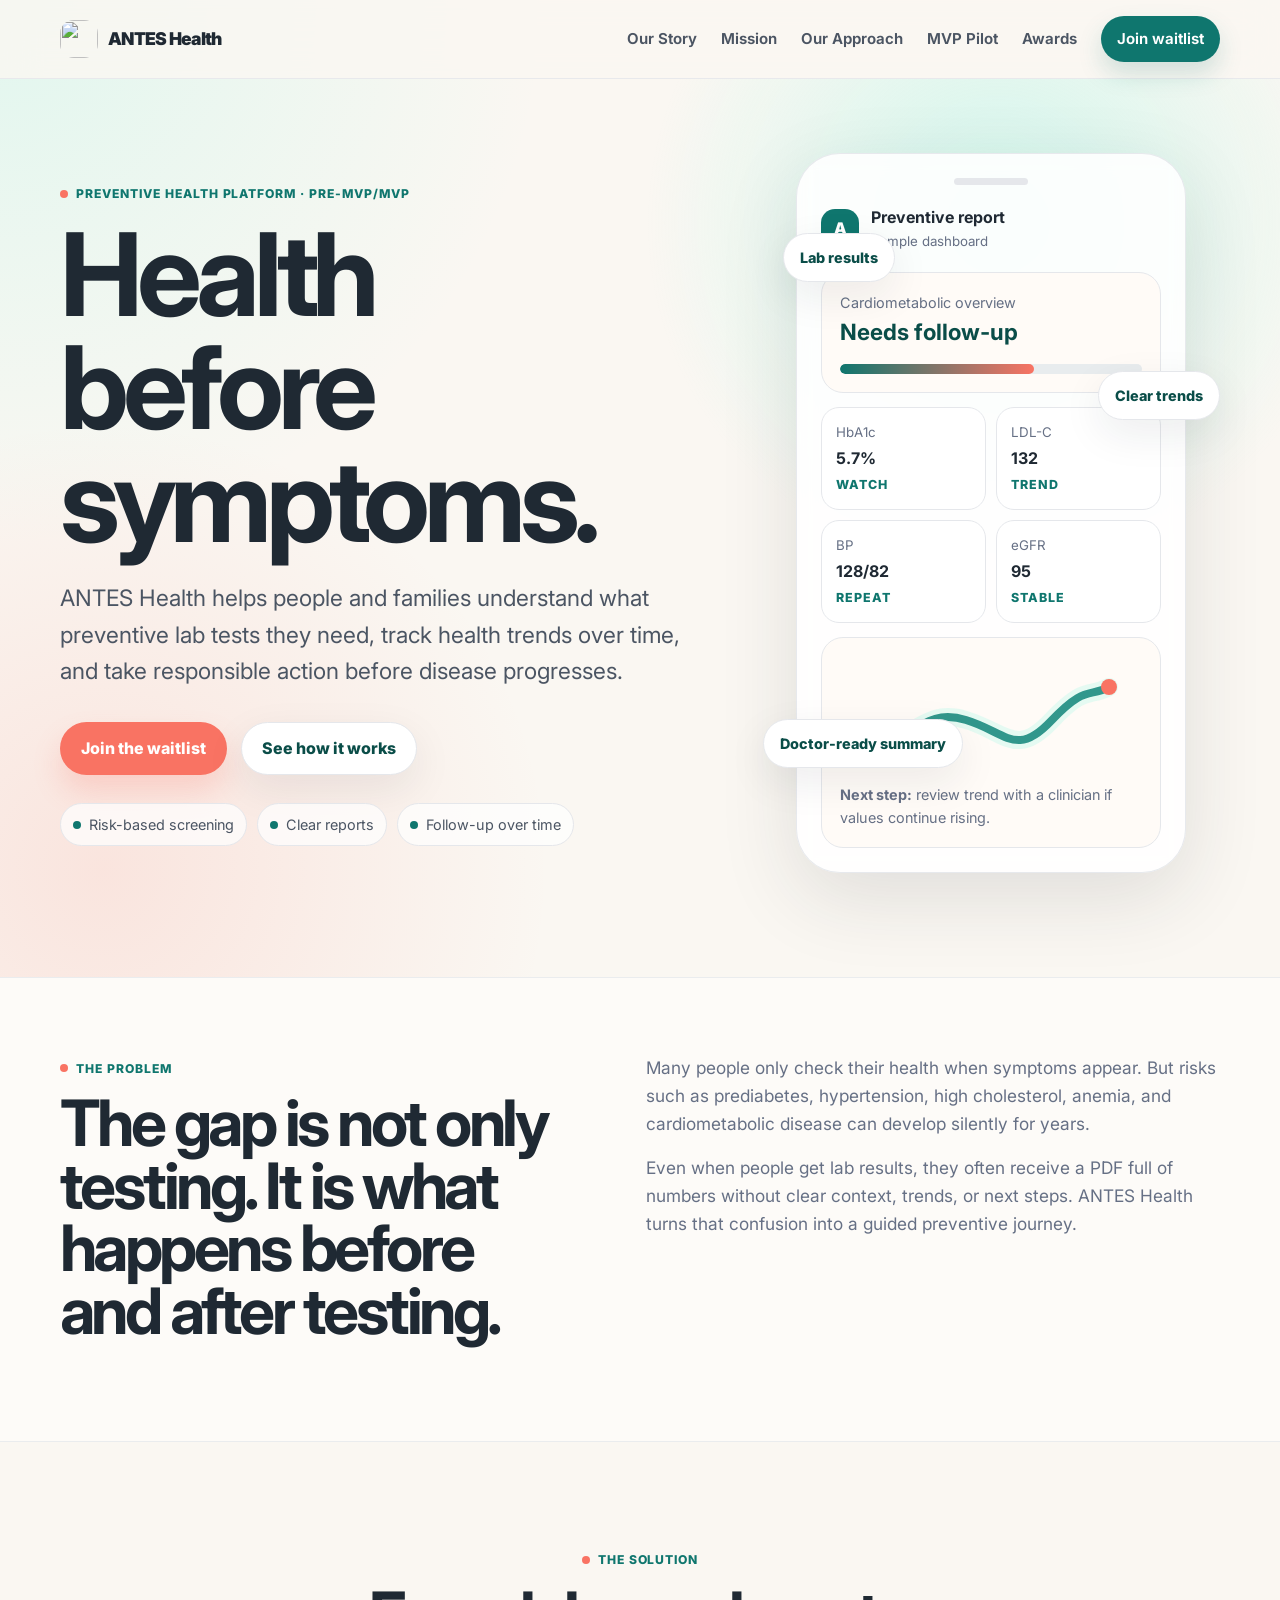
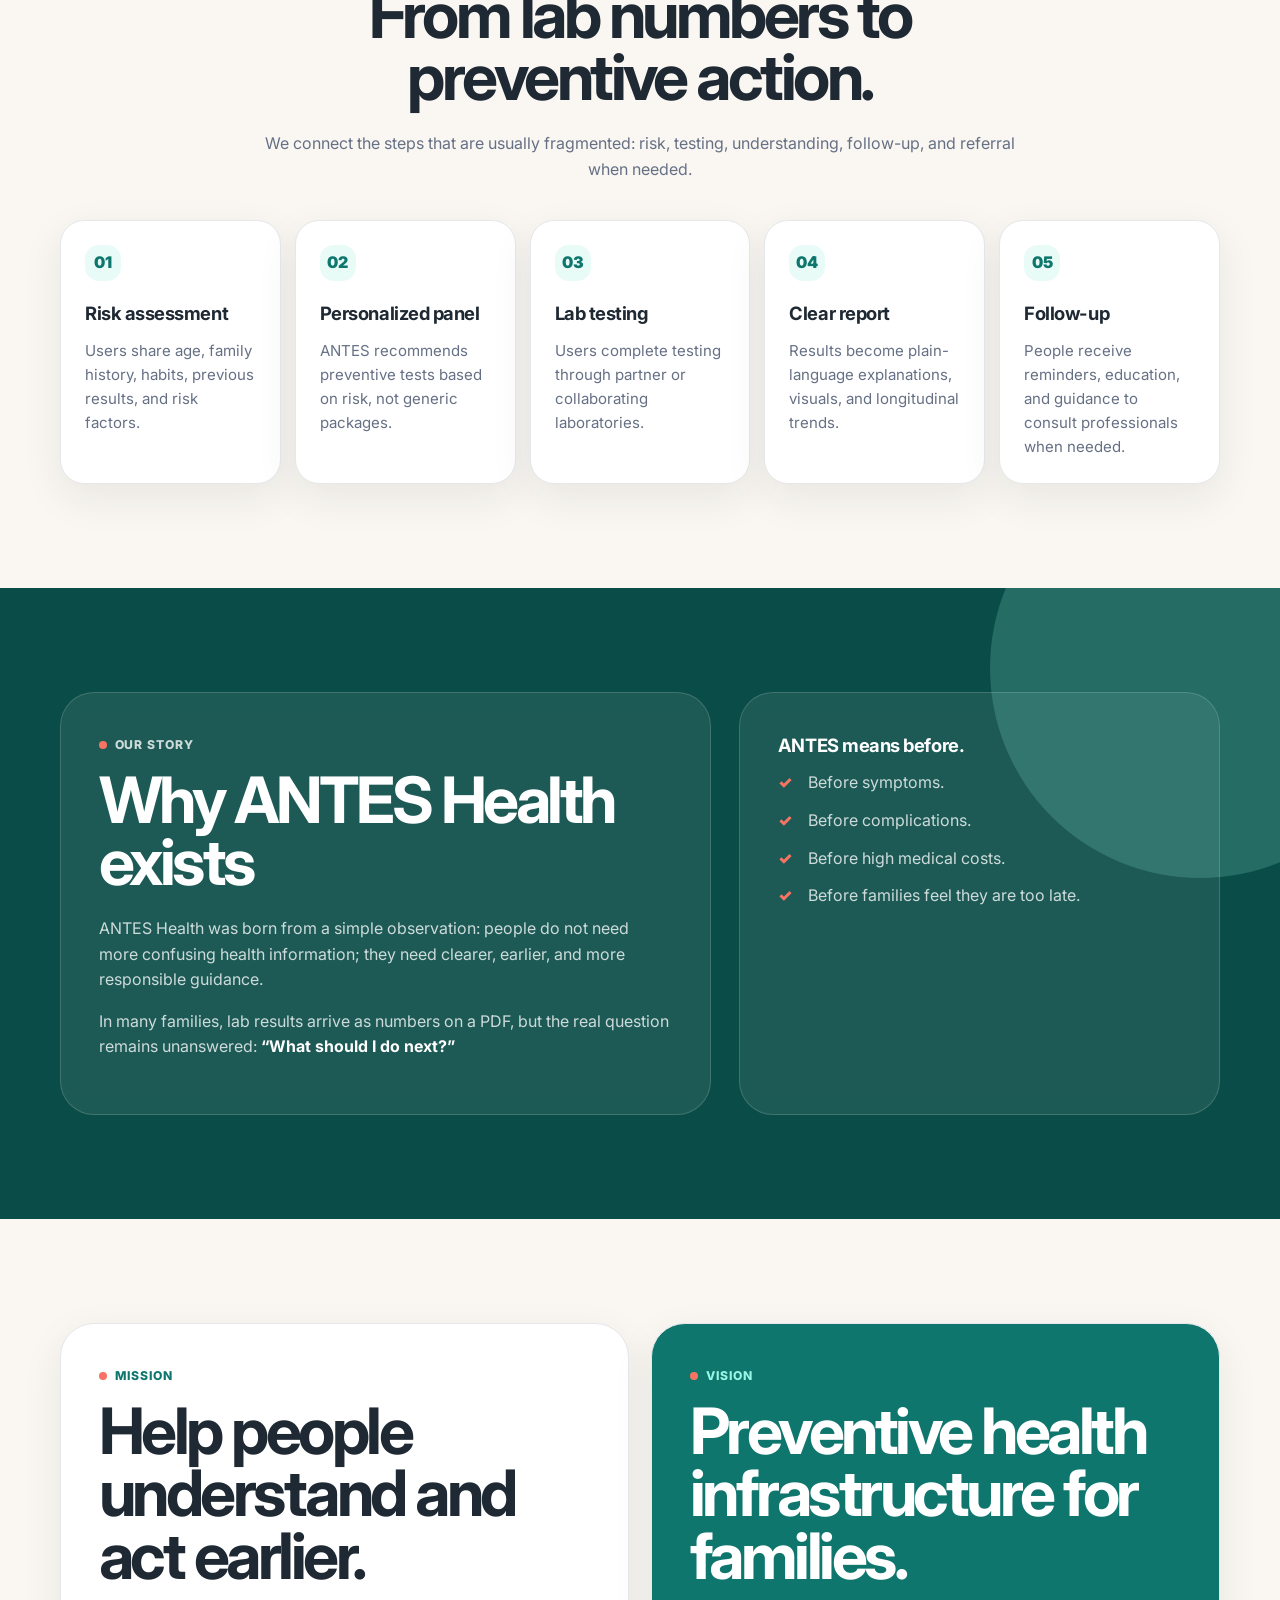
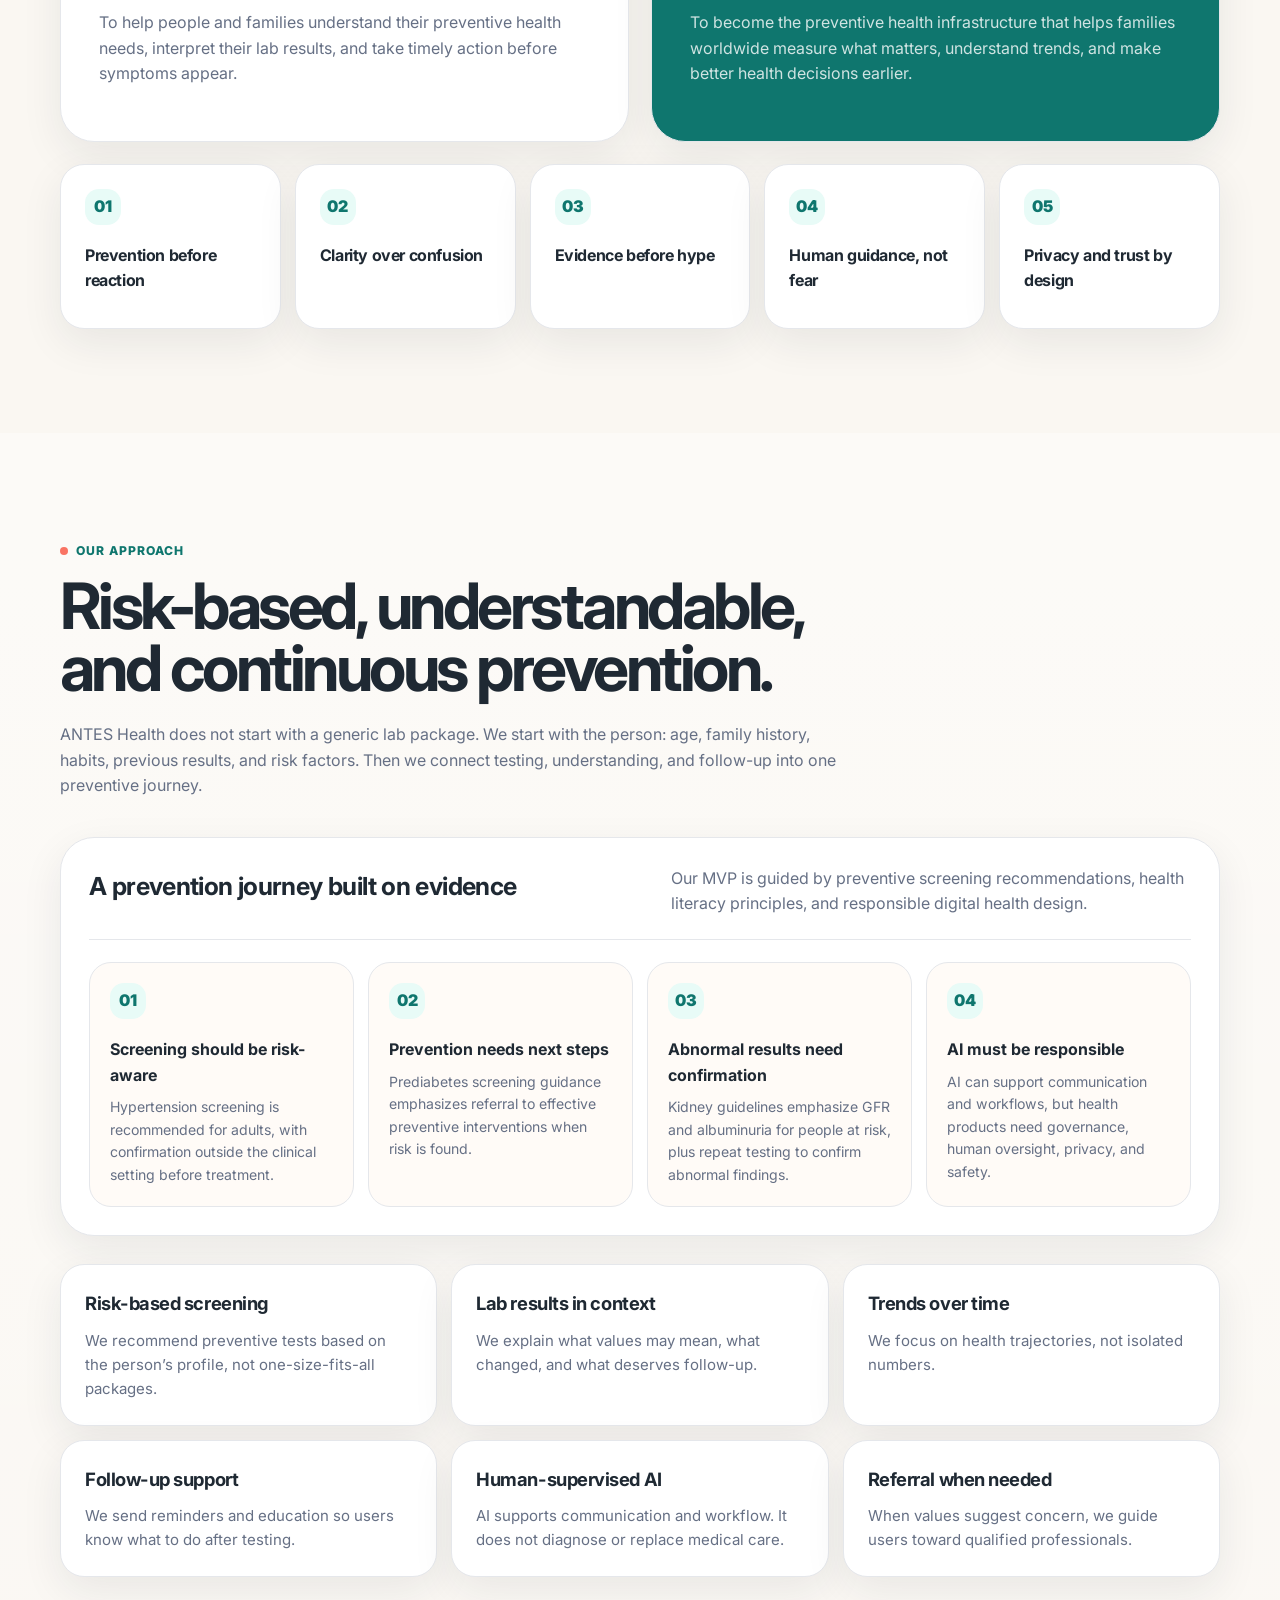
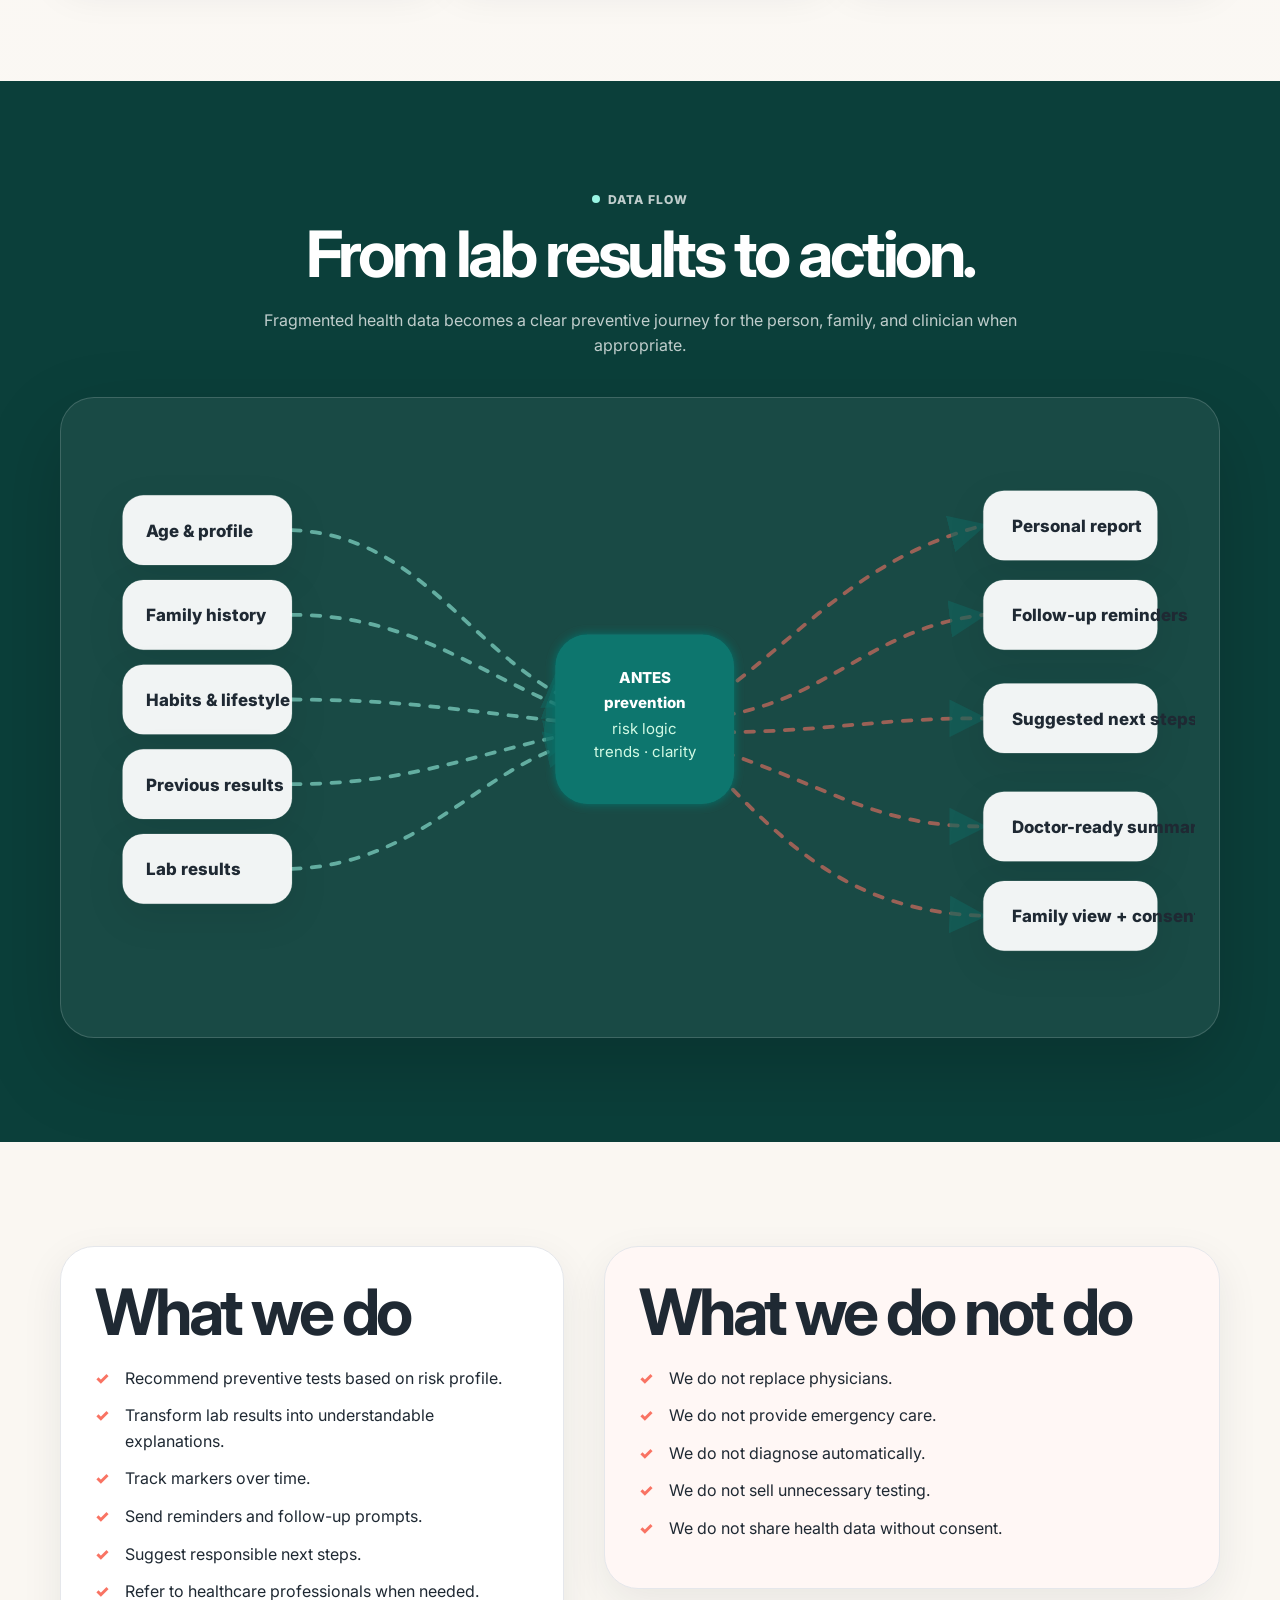
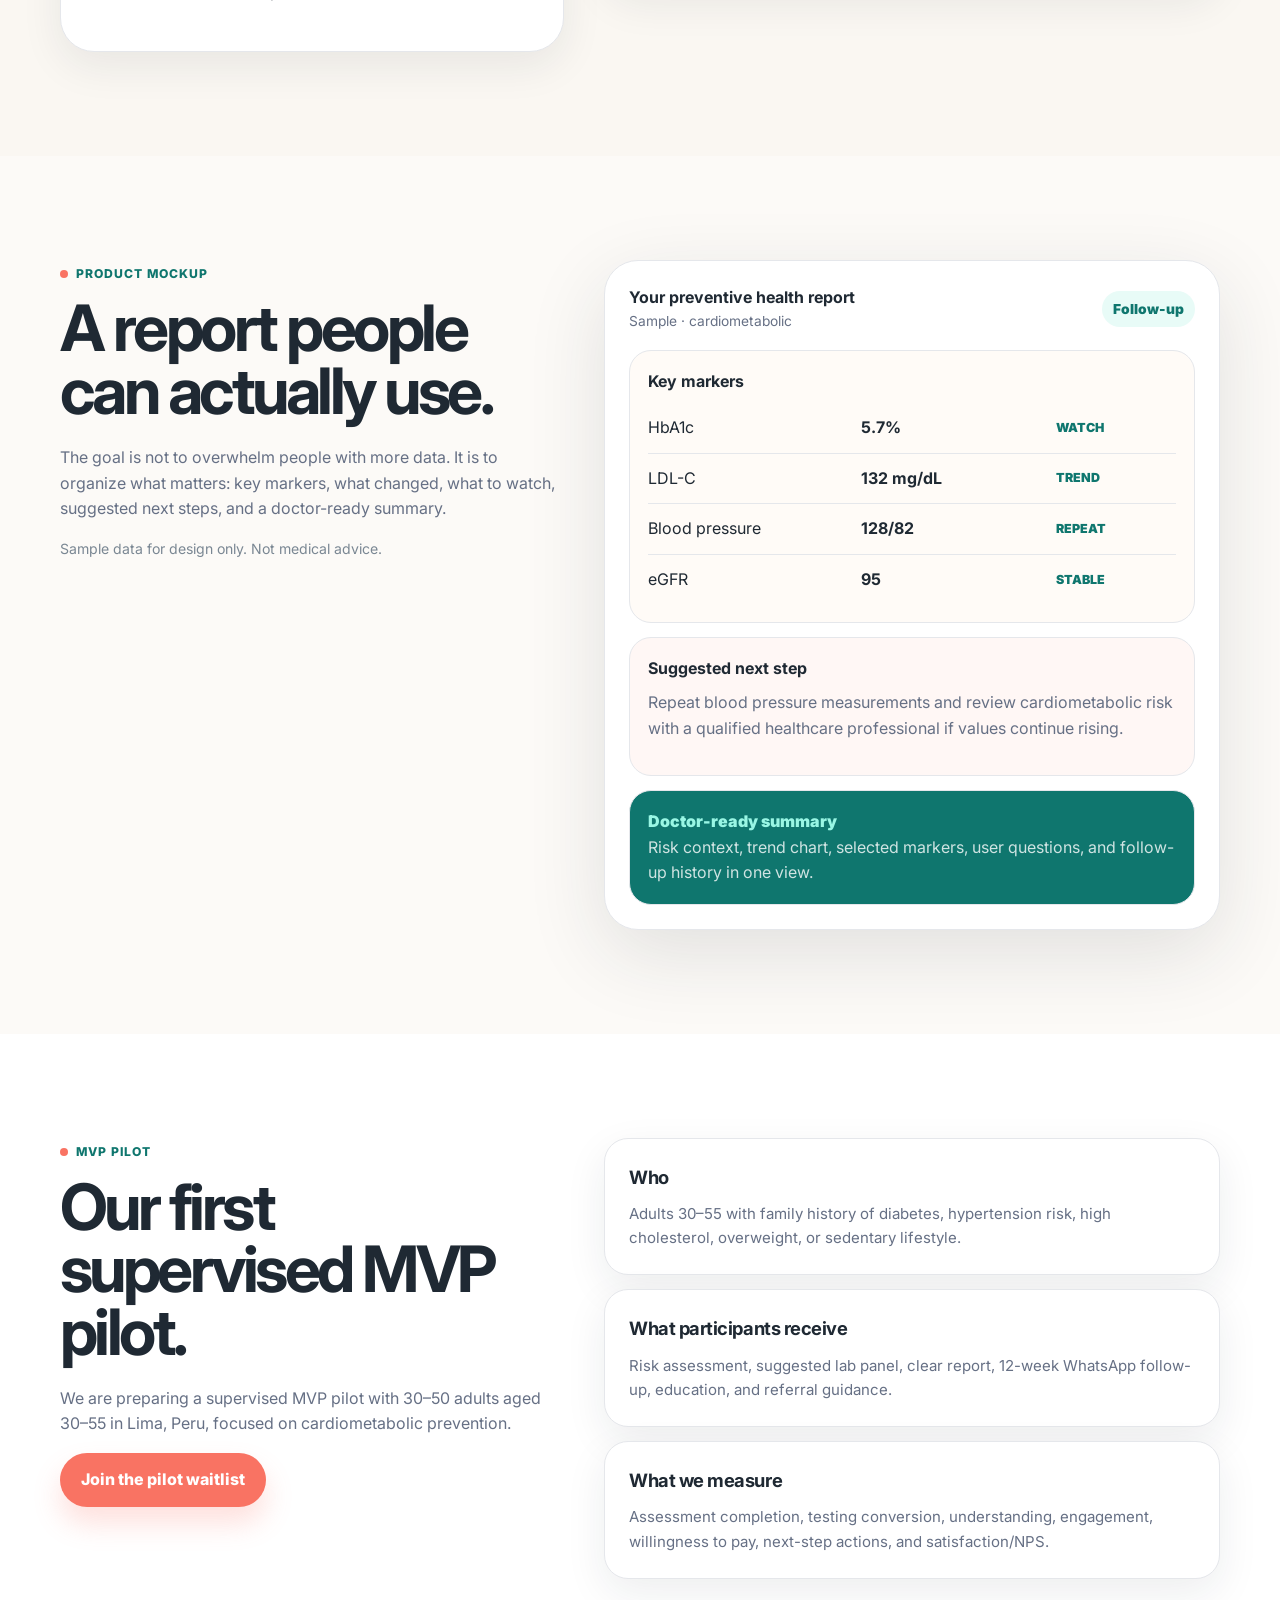
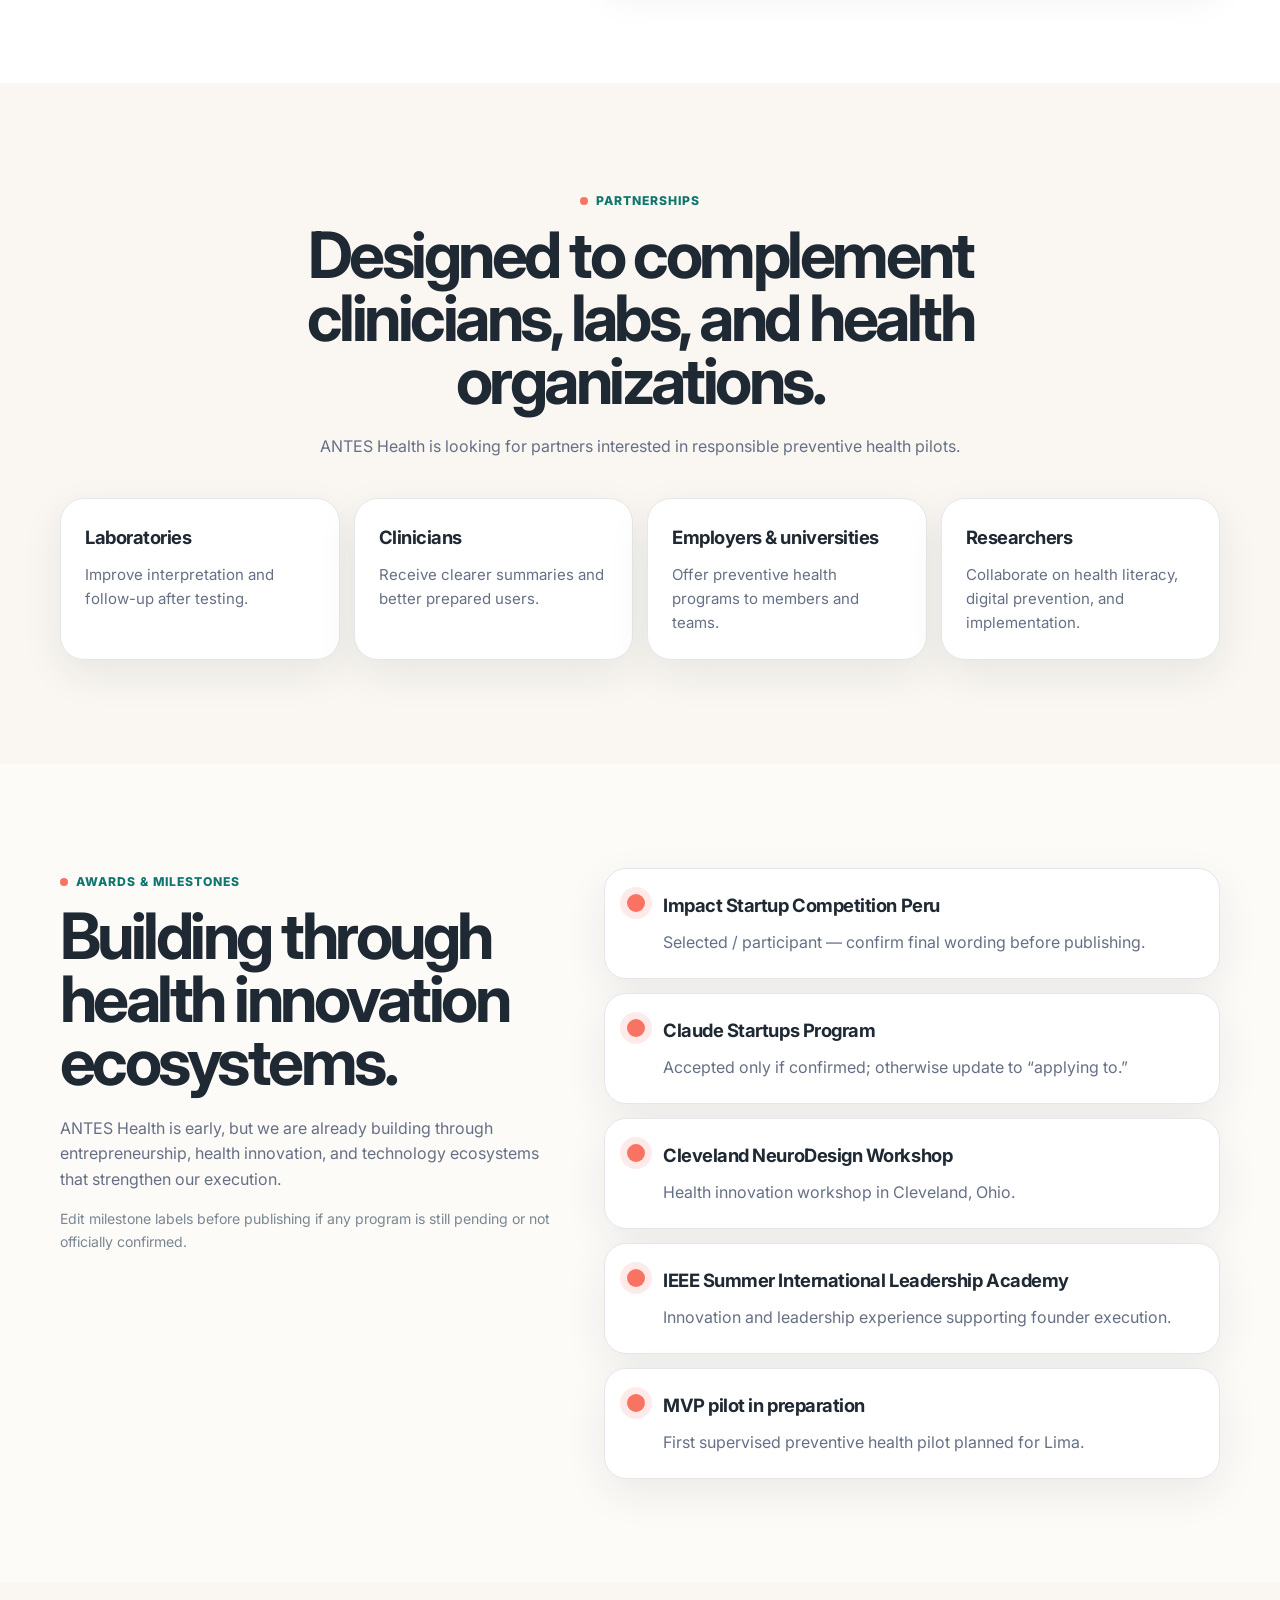
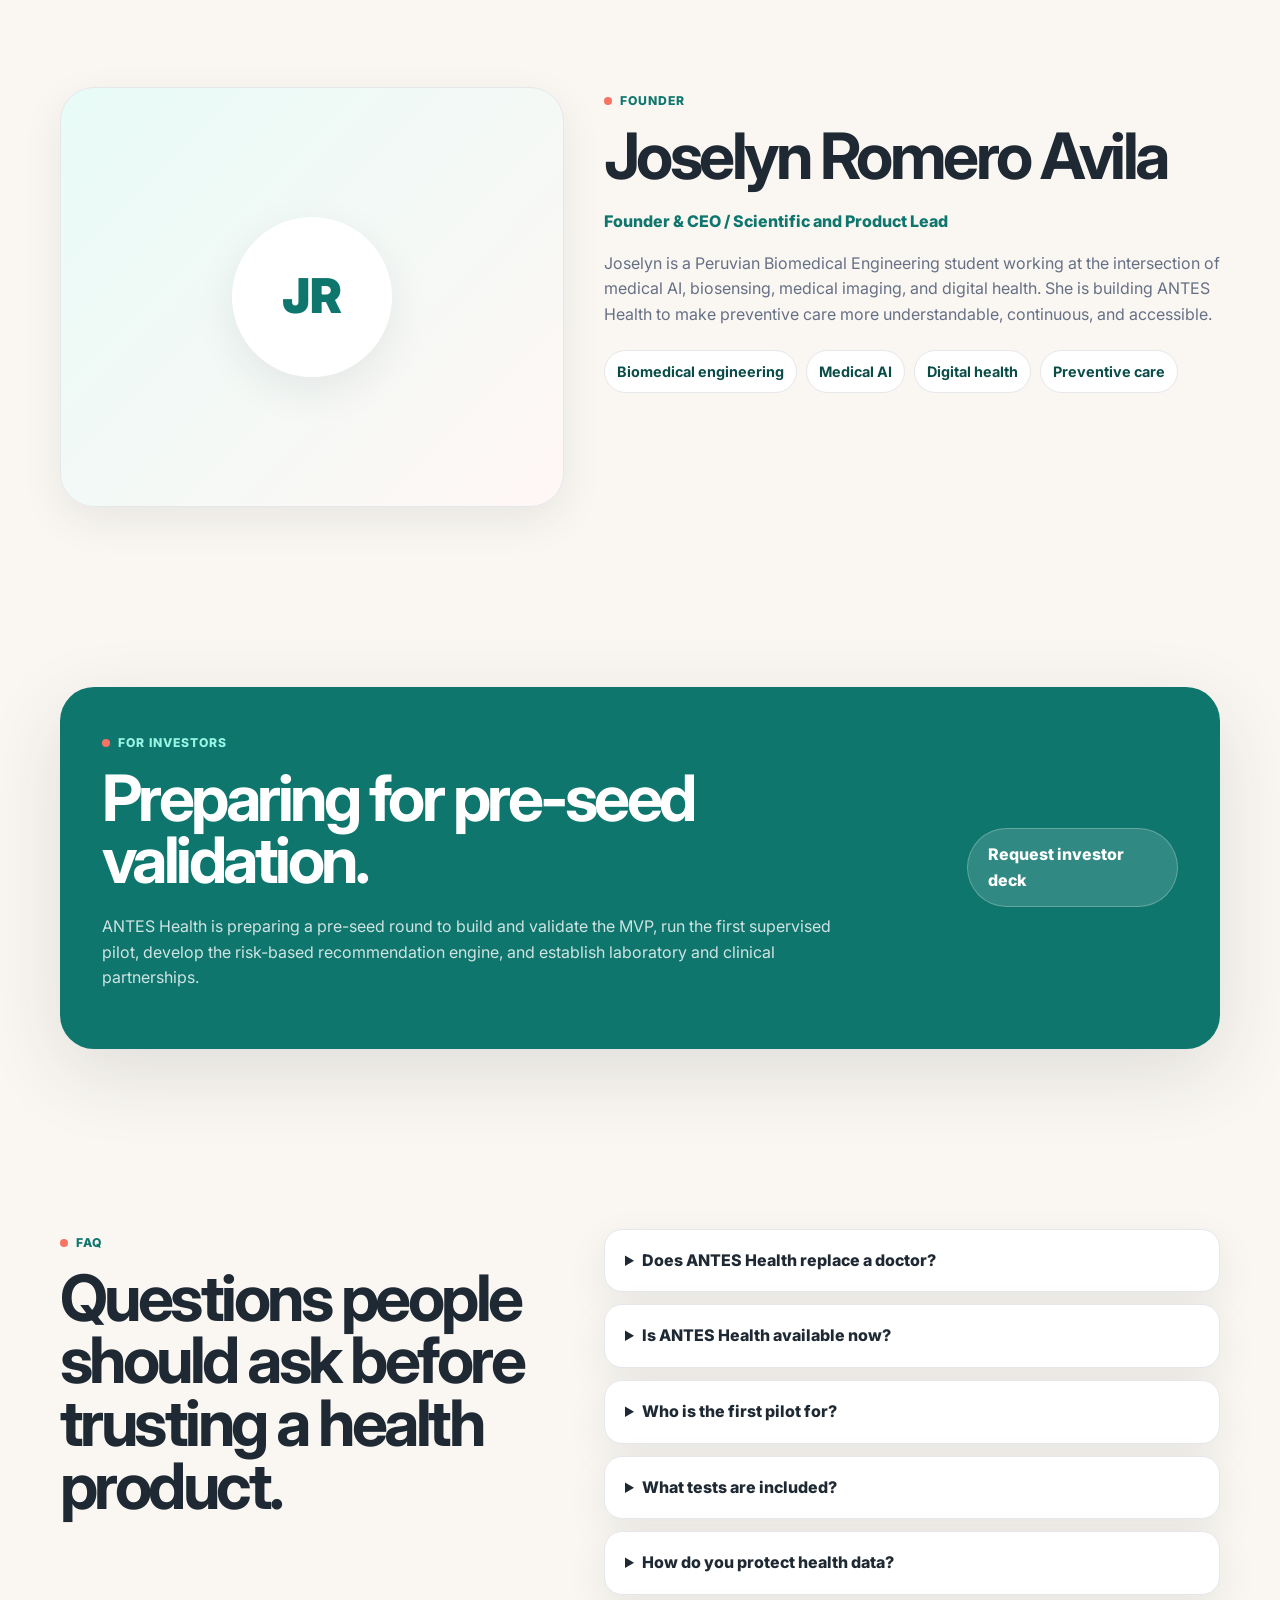
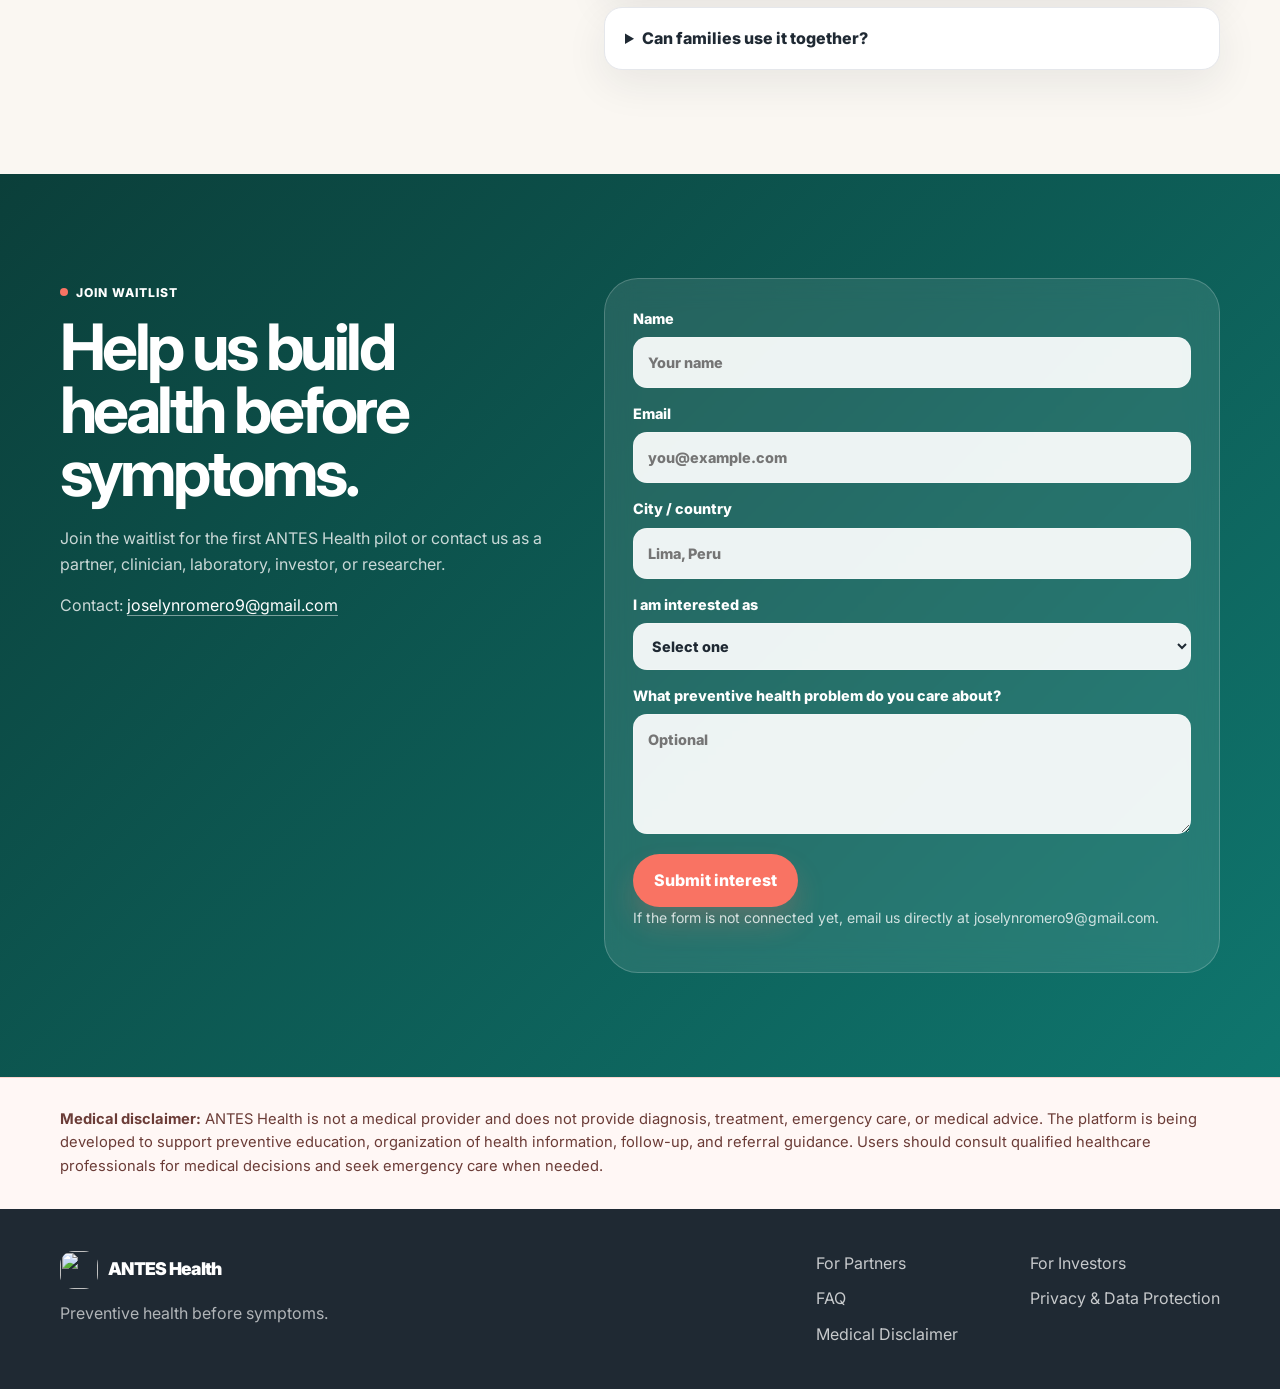
==== commit a8aa2e4b: "Add files via upload" ====
--- a/index.html
+++ b/index.html
@@ -3,373 +3,528 @@
 <head>
   <meta charset="UTF-8" />
   <meta name="viewport" content="width=device-width, initial-scale=1.0" />
-  <meta name="description" content="ANTES Health is a preventive healthtech platform that turns lab testing into risk-based screening, clear reports, and continuous follow-up before symptoms appear." />
-  <title>ANTES Health | Preventive health before symptoms appear</title>
+  <meta name="description" content="ANTES Health is a preventive healthtech platform helping people and families understand lab results, track health trends, and act before symptoms appear." />
+  <meta name="theme-color" content="#0F766E" />
+  <meta property="og:title" content="ANTES Health | Health before symptoms" />
+  <meta property="og:description" content="Preventive lab testing, clear health reports, and follow-up before symptoms appear." />
+  <meta property="og:type" content="website" />
+  <meta property="og:image" content="assets/og-preview.svg" />
+  <title>ANTES Health | Health before symptoms</title>
+  <link rel="icon" href="assets/logo.svg" type="image/svg+xml" />
   <link rel="preconnect" href="https://fonts.googleapis.com">
   <link rel="preconnect" href="https://fonts.gstatic.com" crossorigin>
-  <link href="https://fonts.googleapis.com/css2?family=Inter:wght@400;500;600;700;800;900&display=swap" rel="stylesheet">
+  <link href="https://fonts.googleapis.com/css2?family=Inter:wght@400;500;600;700;800;900&family=Playfair+Display:wght@700&display=swap" rel="stylesheet">
   <link rel="stylesheet" href="styles.css" />
 </head>
 <body>
-  <header class="site-header">
+  <a class="skip-link" href="#main">Skip to content</a>
+  <header class="site-header" id="top">
     <nav class="nav container" aria-label="Main navigation">
-      <a class="brand" href="#home" aria-label="ANTES Health home">
-        <span class="brand-mark">A</span>
+      <a class="brand" href="#top" aria-label="ANTES Health home">
+        <img src="assets/logo.svg" alt="" class="brand-logo" />
         <span>ANTES Health</span>
       </a>
-      <button class="nav-toggle" aria-label="Open menu" aria-expanded="false">☰</button>
-      <div class="nav-links">
+      <button class="nav-toggle" aria-label="Open menu" aria-expanded="false" aria-controls="nav-links">
+        <span></span><span></span><span></span>
+      </button>
+      <div class="nav-links" id="nav-links">
         <a href="#story">Our Story</a>
+        <a href="#mission">Mission</a>
         <a href="#approach">Our Approach</a>
         <a href="#pilot">MVP Pilot</a>
-        <a href="#milestones">Milestones</a>
-        <a href="#contact">Contact</a>
+        <a href="#milestones">Awards</a>
         <a class="nav-cta" href="#waitlist">Join waitlist</a>
       </div>
     </nav>
   </header>
 
-  <main id="home">
-    <section class="hero section">
+  <main id="main">
+    <section class="hero section" aria-labelledby="hero-title">
+      <div class="hero-bg" aria-hidden="true"></div>
       <div class="container hero-grid">
-        <div class="hero-copy">
-          <p class="eyebrow">Preventive healthtech · Starting in Peru</p>
-          <h1>Health before symptoms.</h1>
+        <div class="hero-copy reveal">
+          <p class="eyebrow">Preventive health platform · pre-MVP/MVP</p>
+          <h1 id="hero-title">Health before symptoms.</h1>
           <p class="hero-text">
-            ANTES Health helps people and families know what lab tests they need,
-            understand their results, track health trends, and take responsible action before disease progresses.
-          </p>
-          <div class="hero-actions">
-            <a class="btn primary" href="#waitlist">Join the pilot</a>
+            ANTES Health helps people and families understand what preventive lab tests they need,
+            track health trends over time, and take responsible action before disease progresses.
+          </p>
+          <div class="hero-actions" aria-label="Primary actions">
+            <a class="btn primary" href="#waitlist">Join the waitlist</a>
             <a class="btn secondary" href="#approach">See how it works</a>
           </div>
-          <div class="hero-pills" aria-label="Key product benefits">
-            <span>Risk-based testing</span>
+          <div class="trust-row" aria-label="Core strengths">
+            <span>Risk-based screening</span>
             <span>Clear reports</span>
-            <span>Continuous follow-up</span>
-          </div>
-        </div>
-
-        <div class="hero-visual" aria-label="Product preview">
-          <div class="floating-card report-card">
-            <div class="card-header">
+            <span>Follow-up over time</span>
+          </div>
+        </div>
+
+        <div class="hero-visual reveal delay-1" aria-label="ANTES Health product preview">
+          <div class="phone-mockup floating-card">
+            <div class="phone-top"></div>
+            <div class="app-header">
+              <span class="mini-logo">A</span>
               <div>
-                <span class="label">Preventive report</span>
-                <strong>Cardiometabolic profile</strong>
-              </div>
-              <span class="badge">MVP</span>
-            </div>
-            <div class="risk-block">
-              <span>Overall follow-up priority</span>
-              <strong>Moderate</strong>
-              <div class="bar"><span></span></div>
-            </div>
-            <div class="mini-grid">
-              <div>
-                <span>Glucose</span>
-                <strong>Monitor</strong>
-              </div>
-              <div>
-                <span>Lipids</span>
-                <strong>Follow-up</strong>
-              </div>
-              <div>
-                <span>Blood pressure</span>
-                <strong>Track</strong>
+                <strong>Preventive report</strong>
+                <small>Sample dashboard</small>
               </div>
             </div>
-          </div>
-          <div class="floating-card action-card">
-            <span class="label">Next step</span>
-            <p>Repeat key markers, discuss risk factors, and prepare questions for a healthcare professional.</p>
-          </div>
-        </div>
-      </div>
-    </section>
-
-    <section class="proof-strip" aria-label="Positioning highlights">
-      <div class="container proof-grid">
+            <div class="risk-card">
+              <span>Cardiometabolic overview</span>
+              <strong>Needs follow-up</strong>
+              <div class="progress-bar"><span style="width:64%"></span></div>
+            </div>
+            <div class="marker-grid">
+              <div><small>HbA1c</small><strong>5.7%</strong><span>watch</span></div>
+              <div><small>LDL-C</small><strong>132</strong><span>trend</span></div>
+              <div><small>BP</small><strong>128/82</strong><span>repeat</span></div>
+              <div><small>eGFR</small><strong>95</strong><span>stable</span></div>
+            </div>
+            <div class="trend-card">
+              <svg viewBox="0 0 260 120" role="img" aria-label="Sample trend chart">
+                <path d="M15 92 C55 80, 65 52, 105 64 S155 102, 190 65 S228 42, 248 31" fill="none" stroke="#0F766E" stroke-width="8" stroke-linecap="round"/>
+                <path d="M15 92 C55 80, 65 52, 105 64 S155 102, 190 65 S228 42, 248 31" fill="none" stroke="#99F6E4" stroke-width="18" stroke-linecap="round" opacity=".25"/>
+                <circle cx="248" cy="31" r="8" fill="#F97363"/>
+              </svg>
+              <p><strong>Next step:</strong> review trend with a clinician if values continue rising.</p>
+            </div>
+          </div>
+          <div class="orbit-badge badge-one">Lab results</div>
+          <div class="orbit-badge badge-two">Clear trends</div>
+          <div class="orbit-badge badge-three">Doctor-ready summary</div>
+        </div>
+      </div>
+    </section>
+
+    <section class="section compact problem-section" aria-labelledby="problem-title">
+      <div class="container split">
+        <div class="reveal">
+          <p class="eyebrow">The problem</p>
+          <h2 id="problem-title">The gap is not only testing. It is what happens before and after testing.</h2>
+        </div>
+        <div class="large-copy reveal delay-1">
+          <p>
+            Many people only check their health when symptoms appear. But risks such as prediabetes,
+            hypertension, high cholesterol, anemia, and cardiometabolic disease can develop silently for years.
+          </p>
+          <p>
+            Even when people get lab results, they often receive a PDF full of numbers without clear context,
+            trends, or next steps. ANTES Health turns that confusion into a guided preventive journey.
+          </p>
+        </div>
+      </div>
+    </section>
+
+    <section class="section" aria-labelledby="solution-title">
+      <div class="container">
+        <div class="section-heading center reveal">
+          <p class="eyebrow">The solution</p>
+          <h2 id="solution-title">From lab numbers to preventive action.</h2>
+          <p>We connect the steps that are usually fragmented: risk, testing, understanding, follow-up, and referral when needed.</p>
+        </div>
+        <div class="steps reveal delay-1" aria-label="How ANTES Health works">
+          <article class="step-card"><span>01</span><h3>Risk assessment</h3><p>Users share age, family history, habits, previous results, and risk factors.</p></article>
+          <article class="step-card"><span>02</span><h3>Personalized panel</h3><p>ANTES recommends preventive tests based on risk, not generic packages.</p></article>
+          <article class="step-card"><span>03</span><h3>Lab testing</h3><p>Users complete testing through partner or collaborating laboratories.</p></article>
+          <article class="step-card"><span>04</span><h3>Clear report</h3><p>Results become plain-language explanations, visuals, and longitudinal trends.</p></article>
+          <article class="step-card"><span>05</span><h3>Follow-up</h3><p>People receive reminders, education, and guidance to consult professionals when needed.</p></article>
+        </div>
+      </div>
+    </section>
+
+    <section class="section story-section" id="story" aria-labelledby="story-title">
+      <div class="container story-grid">
+        <div class="story-card reveal">
+          <p class="eyebrow">Our Story</p>
+          <h2 id="story-title">Why ANTES Health exists</h2>
+          <p>
+            ANTES Health was born from a simple observation: people do not need more confusing health information;
+            they need clearer, earlier, and more responsible guidance.
+          </p>
+          <p>
+            In many families, lab results arrive as numbers on a PDF, but the real question remains unanswered:
+            <strong>“What should I do next?”</strong>
+          </p>
+        </div>
+        <div class="meaning-card reveal delay-1">
+          <h3>ANTES means before.</h3>
+          <ul class="check-list">
+            <li>Before symptoms.</li>
+            <li>Before complications.</li>
+            <li>Before high medical costs.</li>
+            <li>Before families feel they are too late.</li>
+          </ul>
+        </div>
+      </div>
+    </section>
+
+    <section class="section" id="mission" aria-labelledby="mission-title">
+      <div class="container">
+        <div class="mission-grid reveal">
+          <div class="mission-block">
+            <p class="eyebrow">Mission</p>
+            <h2 id="mission-title">Help people understand and act earlier.</h2>
+            <p>To help people and families understand their preventive health needs, interpret their lab results, and take timely action before symptoms appear.</p>
+          </div>
+          <div class="mission-block dark">
+            <p class="eyebrow">Vision</p>
+            <h2>Preventive health infrastructure for families.</h2>
+            <p>To become the preventive health infrastructure that helps families worldwide measure what matters, understand trends, and make better health decisions earlier.</p>
+          </div>
+        </div>
+        <div class="values reveal delay-1" aria-label="ANTES Health values">
+          <article><span>01</span><h3>Prevention before reaction</h3></article>
+          <article><span>02</span><h3>Clarity over confusion</h3></article>
+          <article><span>03</span><h3>Evidence before hype</h3></article>
+          <article><span>04</span><h3>Human guidance, not fear</h3></article>
+          <article><span>05</span><h3>Privacy and trust by design</h3></article>
+        </div>
+      </div>
+    </section>
+
+    <section class="section approach-section" id="approach" aria-labelledby="approach-title">
+      <div class="container">
+        <div class="section-heading reveal">
+          <p class="eyebrow">Our Approach</p>
+          <h2 id="approach-title">Risk-based, understandable, and continuous prevention.</h2>
+          <p>
+            ANTES Health does not start with a generic lab package. We start with the person: age, family history,
+            habits, previous results, and risk factors. Then we connect testing, understanding, and follow-up into one preventive journey.
+          </p>
+        </div>
+
+        <div class="evidence-panel reveal delay-1" aria-label="Evidence principles behind ANTES Health">
+          <div class="evidence-intro">
+            <h3>A prevention journey built on evidence</h3>
+            <p>Our MVP is guided by preventive screening recommendations, health literacy principles, and responsible digital health design.</p>
+          </div>
+          <div class="evidence-grid">
+            <a class="evidence-card" href="https://www.uspreventiveservicestaskforce.org/uspstf/recommendation/hypertension-in-adults-screening" target="_blank" rel="noopener">
+              <span>01</span><h4>Screening should be risk-aware</h4><p>Hypertension screening is recommended for adults, with confirmation outside the clinical setting before treatment.</p>
+            </a>
+            <a class="evidence-card" href="https://www.uspreventiveservicestaskforce.org/uspstf/recommendation/screening-for-prediabetes-and-type-2-diabetes" target="_blank" rel="noopener">
+              <span>02</span><h4>Prevention needs next steps</h4><p>Prediabetes screening guidance emphasizes referral to effective preventive interventions when risk is found.</p>
+            </a>
+            <a class="evidence-card" href="https://kdigo.org/wp-content/uploads/2024/03/KDIGO-2024-CKD-Guideline.pdf" target="_blank" rel="noopener">
+              <span>03</span><h4>Abnormal results need confirmation</h4><p>Kidney guidelines emphasize GFR and albuminuria for people at risk, plus repeat testing to confirm abnormal findings.</p>
+            </a>
+            <a class="evidence-card" href="https://www.who.int/publications/i/item/9789240029200" target="_blank" rel="noopener">
+              <span>04</span><h4>AI must be responsible</h4><p>AI can support communication and workflows, but health products need governance, human oversight, privacy, and safety.</p>
+            </a>
+          </div>
+        </div>
+
+        <div class="approach-cards reveal">
+          <article><h3>Risk-based screening</h3><p>We recommend preventive tests based on the person’s profile, not one-size-fits-all packages.</p></article>
+          <article><h3>Lab results in context</h3><p>We explain what values may mean, what changed, and what deserves follow-up.</p></article>
+          <article><h3>Trends over time</h3><p>We focus on health trajectories, not isolated numbers.</p></article>
+          <article><h3>Follow-up support</h3><p>We send reminders and education so users know what to do after testing.</p></article>
+          <article><h3>Human-supervised AI</h3><p>AI supports communication and workflow. It does not diagnose or replace medical care.</p></article>
+          <article><h3>Referral when needed</h3><p>When values suggest concern, we guide users toward qualified professionals.</p></article>
+        </div>
+      </div>
+    </section>
+
+    <section class="section flow-section" aria-labelledby="flow-title">
+      <div class="container">
+        <div class="section-heading center reveal">
+          <p class="eyebrow">Data flow</p>
+          <h2 id="flow-title">From lab results to action.</h2>
+          <p>Fragmented health data becomes a clear preventive journey for the person, family, and clinician when appropriate.</p>
+        </div>
+        <div class="data-flow reveal delay-1" aria-label="Animated flow map from health inputs to ANTES Health report and follow-up">
+          <div class="flow-fallback">
+            Inputs such as profile, family history, habits, previous results, and lab results flow into the ANTES Health prevention layer, producing a clear report, reminders, suggested next steps, doctor-ready summaries, and family views with consent.
+          </div>
+          <svg class="flow-map" viewBox="0 0 1180 620" role="img" aria-labelledby="flowSvgTitle flowSvgDesc">
+            <title id="flowSvgTitle">ANTES Health data flow map</title>
+            <desc id="flowSvgDesc">Health profile and laboratory inputs flow into a prevention layer and then into personal reports, doctor summaries, and follow-up.</desc>
+            <defs>
+              <marker id="arrow" markerWidth="10" markerHeight="10" refX="9" refY="5" orient="auto" markerUnits="strokeWidth">
+                <path d="M0,0 L10,5 L0,10 z" fill="#0F766E" opacity=".65" />
+              </marker>
+              <filter id="softGlow" x="-20%" y="-20%" width="140%" height="140%">
+                <feGaussianBlur stdDeviation="5" result="blur"/>
+                <feMerge><feMergeNode in="blur"/><feMergeNode in="SourceGraphic"/></feMerge>
+              </filter>
+            </defs>
+
+            <g class="flow-paths">
+              <path class="flow-line" d="M220 115 C360 120 410 250 525 300"/>
+              <path class="flow-line" d="M220 205 C350 205 420 270 525 310"/>
+              <path class="flow-line" d="M220 295 C350 295 420 310 525 320"/>
+              <path class="flow-line" d="M220 385 C350 385 420 350 525 330"/>
+              <path class="flow-line" d="M220 475 C360 470 420 365 525 340"/>
+              <path class="flow-line output" d="M660 300 C760 230 820 145 955 110"/>
+              <path class="flow-line output" d="M660 315 C790 300 830 220 955 205"/>
+              <path class="flow-line output" d="M660 330 C790 330 835 315 955 315"/>
+              <path class="flow-line output" d="M660 345 C790 385 835 430 955 430"/>
+              <path class="flow-line output" d="M660 360 C760 470 830 520 955 525"/>
+            </g>
+
+            <g class="particles" aria-hidden="true">
+              <circle class="particle p1" r="7" fill="#F97363"/>
+              <circle class="particle p2" r="6" fill="#99F6E4"/>
+              <circle class="particle p3" r="6" fill="#0F766E"/>
+              <circle class="particle p4" r="7" fill="#F97363"/>
+              <circle class="particle p5" r="6" fill="#99F6E4"/>
+            </g>
+
+            <g class="nodes inputs">
+              <g class="flow-node" data-tip="Basic profile helps determine which preventive tests make sense."><rect x="40" y="78" width="180" height="74" rx="22"/><text x="65" y="122">Age & profile</text></g>
+              <g class="flow-node" data-tip="Family history can change prevention priorities."><rect x="40" y="168" width="180" height="74" rx="22"/><text x="65" y="212">Family history</text></g>
+              <g class="flow-node" data-tip="Habits help contextualize risk and follow-up."><rect x="40" y="258" width="180" height="74" rx="22"/><text x="65" y="302">Habits & lifestyle</text></g>
+              <g class="flow-node" data-tip="Previous results reveal trends, not only isolated values."><rect x="40" y="348" width="180" height="74" rx="22"/><text x="65" y="392">Previous results</text></g>
+              <g class="flow-node" data-tip="Lab values become clearer when they are linked to risk, trends, and next steps."><rect x="40" y="438" width="180" height="74" rx="22"/><text x="65" y="482">Lab results</text></g>
+            </g>
+
+            <g class="center-layer" filter="url(#softGlow)">
+              <rect x="500" y="226" width="190" height="180" rx="34" fill="#0F766E"/>
+              <text x="595" y="277" text-anchor="middle" fill="#fff" font-weight="800">ANTES</text>
+              <text x="595" y="304" text-anchor="middle" fill="#fff" font-weight="800">prevention</text>
+              <text x="595" y="332" text-anchor="middle" fill="#D1FAE5" font-size="16">risk logic</text>
+              <text x="595" y="356" text-anchor="middle" fill="#D1FAE5" font-size="16">trends · clarity</text>
+            </g>
+
+            <g class="nodes outputs">
+              <g class="flow-node" data-tip="A clear report for the person, not a confusing PDF."><rect x="955" y="73" width="185" height="74" rx="22"/><text x="985" y="117">Personal report</text></g>
+              <g class="flow-node" data-tip="Timely reminders help users continue prevention over time."><rect x="955" y="168" width="185" height="74" rx="22"/><text x="985" y="212">Follow-up reminders</text></g>
+              <g class="flow-node" data-tip="Next steps may include repeating a test, changing habits, or seeking care."><rect x="955" y="278" width="185" height="74" rx="22"/><text x="985" y="322">Suggested next steps</text></g>
+              <g class="flow-node" data-tip="A concise summary can help clinicians review context faster."><rect x="955" y="393" width="185" height="74" rx="22"/><text x="985" y="437">Doctor-ready summary</text></g>
+              <g class="flow-node" data-tip="Family views are only with consent and user control."><rect x="955" y="488" width="185" height="74" rx="22"/><text x="985" y="532">Family view + consent</text></g>
+            </g>
+          </svg>
+          <div class="tooltip" role="status" aria-live="polite"></div>
+        </div>
+      </div>
+    </section>
+
+    <section class="section do-dont-section" aria-labelledby="safe-title">
+      <div class="container do-dont-grid">
+        <div class="panel reveal">
+          <h2 id="safe-title">What we do</h2>
+          <ul class="check-list">
+            <li>Recommend preventive tests based on risk profile.</li>
+            <li>Transform lab results into understandable explanations.</li>
+            <li>Track markers over time.</li>
+            <li>Send reminders and follow-up prompts.</li>
+            <li>Suggest responsible next steps.</li>
+            <li>Refer to healthcare professionals when needed.</li>
+          </ul>
+        </div>
+        <div class="panel warning reveal delay-1">
+          <h2>What we do not do</h2>
+          <ul class="check-list">
+            <li>We do not replace physicians.</li>
+            <li>We do not provide emergency care.</li>
+            <li>We do not diagnose automatically.</li>
+            <li>We do not sell unnecessary testing.</li>
+            <li>We do not share health data without consent.</li>
+          </ul>
+        </div>
+      </div>
+    </section>
+
+    <section class="section report-section" aria-labelledby="report-title">
+      <div class="container report-grid">
+        <div class="reveal">
+          <p class="eyebrow">Product mockup</p>
+          <h2 id="report-title">A report people can actually use.</h2>
+          <p>
+            The goal is not to overwhelm people with more data. It is to organize what matters: key markers,
+            what changed, what to watch, suggested next steps, and a doctor-ready summary.
+          </p>
+          <p class="small-note">Sample data for design only. Not medical advice.</p>
+        </div>
+        <div class="report-mockup reveal delay-1" aria-label="Sample ANTES Health report mockup">
+          <div class="report-header">
+            <div><strong>Your preventive health report</strong><span>Sample · cardiometabolic</span></div>
+            <span class="pill">Follow-up</span>
+          </div>
+          <div class="report-section-mini">
+            <h4>Key markers</h4>
+            <div class="mini-table">
+              <div><span>HbA1c</span><strong>5.7%</strong><em>watch</em></div>
+              <div><span>LDL-C</span><strong>132 mg/dL</strong><em>trend</em></div>
+              <div><span>Blood pressure</span><strong>128/82</strong><em>repeat</em></div>
+              <div><span>eGFR</span><strong>95</strong><em>stable</em></div>
+            </div>
+          </div>
+          <div class="report-section-mini highlight">
+            <h4>Suggested next step</h4>
+            <p>Repeat blood pressure measurements and review cardiometabolic risk with a qualified healthcare professional if values continue rising.</p>
+          </div>
+          <div class="doctor-summary">
+            <span>Doctor-ready summary</span>
+            <p>Risk context, trend chart, selected markers, user questions, and follow-up history in one view.</p>
+          </div>
+        </div>
+      </div>
+    </section>
+
+    <section class="section pilot-section" id="pilot" aria-labelledby="pilot-title">
+      <div class="container pilot-grid">
+        <div class="reveal">
+          <p class="eyebrow">MVP Pilot</p>
+          <h2 id="pilot-title">Our first supervised MVP pilot.</h2>
+          <p>
+            We are preparing a supervised MVP pilot with 30–50 adults aged 30–55 in Lima, Peru,
+            focused on cardiometabolic prevention.
+          </p>
+          <a class="btn primary" href="#waitlist">Join the pilot waitlist</a>
+        </div>
+        <div class="pilot-cards reveal delay-1">
+          <article><h3>Who</h3><p>Adults 30–55 with family history of diabetes, hypertension risk, high cholesterol, overweight, or sedentary lifestyle.</p></article>
+          <article><h3>What participants receive</h3><p>Risk assessment, suggested lab panel, clear report, 12-week WhatsApp follow-up, education, and referral guidance.</p></article>
+          <article><h3>What we measure</h3><p>Assessment completion, testing conversion, understanding, engagement, willingness to pay, next-step actions, and satisfaction/NPS.</p></article>
+        </div>
+      </div>
+    </section>
+
+    <section class="section partners-section" id="partners" aria-labelledby="partners-title">
+      <div class="container">
+        <div class="section-heading center reveal">
+          <p class="eyebrow">Partnerships</p>
+          <h2 id="partners-title">Designed to complement clinicians, labs, and health organizations.</h2>
+          <p>ANTES Health is looking for partners interested in responsible preventive health pilots.</p>
+        </div>
+        <div class="partner-grid reveal delay-1">
+          <article><h3>Laboratories</h3><p>Improve interpretation and follow-up after testing.</p></article>
+          <article><h3>Clinicians</h3><p>Receive clearer summaries and better prepared users.</p></article>
+          <article><h3>Employers & universities</h3><p>Offer preventive health programs to members and teams.</p></article>
+          <article><h3>Researchers</h3><p>Collaborate on health literacy, digital prevention, and implementation.</p></article>
+        </div>
+      </div>
+    </section>
+
+    <section class="section milestones-section" id="milestones" aria-labelledby="milestones-title">
+      <div class="container milestones-grid">
+        <div class="reveal">
+          <p class="eyebrow">Awards & Milestones</p>
+          <h2 id="milestones-title">Building through health innovation ecosystems.</h2>
+          <p>
+            ANTES Health is early, but we are already building through entrepreneurship, health innovation,
+            and technology ecosystems that strengthen our execution.
+          </p>
+          <p class="small-note">Edit milestone labels before publishing if any program is still pending or not officially confirmed.</p>
+        </div>
+        <div class="timeline reveal delay-1">
+          <div class="timeline-item"><span></span><h3>Impact Startup Competition Peru</h3><p>Selected / participant — confirm final wording before publishing.</p></div>
+          <div class="timeline-item"><span></span><h3>Claude Startups Program</h3><p>Accepted only if confirmed; otherwise update to “applying to.”</p></div>
+          <div class="timeline-item"><span></span><h3>Cleveland NeuroDesign Workshop</h3><p>Health innovation workshop in Cleveland, Ohio.</p></div>
+          <div class="timeline-item"><span></span><h3>IEEE Summer International Leadership Academy</h3><p>Innovation and leadership experience supporting founder execution.</p></div>
+          <div class="timeline-item"><span></span><h3>MVP pilot in preparation</h3><p>First supervised preventive health pilot planned for Lima.</p></div>
+        </div>
+      </div>
+    </section>
+
+    <section class="section founder-section" aria-labelledby="founder-title">
+      <div class="container founder-grid">
+        <div class="founder-photo reveal" role="img" aria-label="Founder photo placeholder">
+          <div class="photo-placeholder">JR</div>
+        </div>
+        <div class="founder-copy reveal delay-1">
+          <p class="eyebrow">Founder</p>
+          <h2 id="founder-title">Joselyn Romero Avila</h2>
+          <p class="role">Founder & CEO / Scientific and Product Lead</p>
+          <p>
+            Joselyn is a Peruvian Biomedical Engineering student working at the intersection of medical AI,
+            biosensing, medical imaging, and digital health. She is building ANTES Health to make preventive care
+            more understandable, continuous, and accessible.
+          </p>
+          <div class="founder-tags">
+            <span>Biomedical engineering</span><span>Medical AI</span><span>Digital health</span><span>Preventive care</span>
+          </div>
+        </div>
+      </div>
+    </section>
+
+    <section class="section investor-section" id="investors" aria-labelledby="investor-title">
+      <div class="container investor-card reveal">
         <div>
-          <strong>Preventive</strong>
-          <span>Built for action before symptoms appear</span>
-        </div>
-        <div>
-          <strong>Explainable</strong>
-          <span>Clear logic, not a black-box diagnosis</span>
-        </div>
-        <div>
-          <strong>Responsible</strong>
-          <span>Supports medical care, does not replace it</span>
-        </div>
-      </div>
-    </section>
-
-    <section id="story" class="section story">
-      <div class="container two-col">
-        <div>
-          <p class="eyebrow">Our Story</p>
-          <h2>Lab results should not leave people confused.</h2>
-        </div>
-        <div class="body-copy large">
-          <p>
-            Many people only seek care after pain, fatigue, or visible symptoms. But risks such as prediabetes,
-            hypertension, high cholesterol, anemia, kidney risk, and liver risk can develop silently for years.
-          </p>
-          <p>
-            Even when people get tested, the experience often ends with a PDF full of numbers, reference ranges,
-            and medical terms. ANTES Health closes the gap between testing and action by making preventive health
-            easier to understand and easier to follow over time.
-          </p>
-        </div>
-      </div>
-    </section>
-
-    <section class="section problem-cards">
-      <div class="container">
-        <div class="section-heading centered">
-          <p class="eyebrow">The gap we solve</p>
-          <h2>Preventive care is fragmented.</h2>
-          <p>Current options often sell tests, but they do not guide people through the full preventive journey.</p>
-        </div>
-        <div class="cards three">
-          <article class="feature-card">
-            <span class="icon">01</span>
-            <h3>Generic checkups</h3>
-            <p>People are offered broad lab packages that may not match their age, family history, or risk factors.</p>
-          </article>
-          <article class="feature-card">
-            <span class="icon">02</span>
-            <h3>Confusing results</h3>
-            <p>Reports show numbers and reference ranges, but little context about what matters and why.</p>
-          </article>
-          <article class="feature-card">
-            <span class="icon">03</span>
-            <h3>No follow-up</h3>
-            <p>A single result rarely changes behavior. People need reminders, trends, and responsible next steps.</p>
-          </article>
-        </div>
-      </div>
-    </section>
-
-    <section id="approach" class="section approach">
-      <div class="container approach-grid">
-        <div class="approach-copy">
-          <p class="eyebrow">Our Approach</p>
-          <h2>From lab numbers to a preventive health journey.</h2>
-          <p>
-            ANTES Health connects risk assessment, appropriate testing, clear interpretation, longitudinal tracking,
-            and follow-up in one simple experience.
-          </p>
-        </div>
-        <div class="steps">
-          <div class="step">
-            <span>1</span>
-            <div>
-              <h3>Risk assessment</h3>
-              <p>Users answer questions about age, family history, habits, previous results, and cardiometabolic risks.</p>
-            </div>
-          </div>
-          <div class="step">
-            <span>2</span>
-            <div>
-              <h3>Personalized panel</h3>
-              <p>We recommend preventive tests that fit the user profile instead of pushing unnecessary packages.</p>
-            </div>
-          </div>
-          <div class="step">
-            <span>3</span>
-            <div>
-              <h3>Laboratory testing</h3>
-              <p>Users complete testing through collaborating or partner laboratories.</p>
-            </div>
-          </div>
-          <div class="step">
-            <span>4</span>
-            <div>
-              <h3>Clear report</h3>
-              <p>We transform lab values into visual explanations, priorities, and trend-based insights.</p>
-            </div>
-          </div>
-          <div class="step">
-            <span>5</span>
-            <div>
-              <h3>Follow-up</h3>
-              <p>Users receive reminders, education, and guidance on when to repeat tests or consult a professional.</p>
-            </div>
-          </div>
-        </div>
-      </div>
-    </section>
-
-    <section class="section product">
-      <div class="container product-grid">
-        <div class="product-card dark">
-          <p class="eyebrow">First focus</p>
-          <h2>Cardiometabolic prevention.</h2>
-          <p>
-            Our first MVP focuses on adults who want to understand and monitor risks related to diabetes,
-            hypertension, cholesterol, overweight, sedentary lifestyle, and family history.
-          </p>
-        </div>
-        <div class="marker-grid">
-          <div><span>Glucose</span></div>
-          <div><span>HbA1c</span></div>
-          <div><span>Lipid profile</span></div>
-          <div><span>Blood pressure</span></div>
-          <div><span>Kidney markers</span></div>
-          <div><span>Liver markers</span></div>
-        </div>
-      </div>
-    </section>
-
-    <section id="pilot" class="section pilot">
-      <div class="container pilot-box">
-        <div>
-          <p class="eyebrow">MVP Pilot</p>
-          <h2>Testing the first supervised version with 30–50 users.</h2>
-          <p>
-            We are preparing a small pilot in Lima for adults aged 30–55 with risk factors such as family history
-            of diabetes, hypertension, high cholesterol, overweight, or sedentary lifestyle.
-          </p>
-          <a class="btn primary" href="#waitlist">I want to join</a>
-        </div>
-        <ul class="checklist">
-          <li>Preventive health risk assessment</li>
-          <li>Personalized testing recommendation</li>
-          <li>Lab testing coordination</li>
-          <li>Visual preventive health report</li>
-          <li>12-week WhatsApp follow-up</li>
-          <li>Referral to healthcare professionals when needed</li>
-        </ul>
-      </div>
-    </section>
-
-    <section id="milestones" class="section milestones">
-      <div class="container">
-        <div class="section-heading centered">
-          <p class="eyebrow">Milestones</p>
-          <h2>Built from health, engineering, and innovation ecosystems.</h2>
-        </div>
-        <div class="timeline">
-          <article>
-            <span>Startup</span>
-            <h3>Impact Startup Competition · Peru</h3>
-            <p>Selected to participate in a startup competition supporting early-stage impact-driven ventures.</p>
-          </article>
-          <article>
-            <span>AI infrastructure</span>
-            <h3>Claude Startups Program</h3>
-            <p>Accepted to explore startup resources for building clearer preventive reports and follow-up workflows.</p>
-          </article>
-          <article>
-            <span>Health innovation</span>
-            <h3>Cleveland NeuroDesign Workshop · Ohio</h3>
-            <p>Founder selected for a health innovation workshop focused on clinical needs, product thinking, and medical technology.</p>
-          </article>
-          <article>
-            <span>Leadership</span>
-            <h3>IEEE Summer International Leadership Academy</h3>
-            <p>Founder participated in an international program focused on STEM leadership, innovation, and execution.</p>
-          </article>
-        </div>
-      </div>
-    </section>
-
-    <section class="section founder">
-      <div class="container founder-grid">
-        <div class="founder-card">
-          <div class="avatar">JR</div>
-          <h3>Joselyn Romero Avila</h3>
-          <p>Founder & CEO / Scientific and Product Lead</p>
-        </div>
-        <div>
-          <p class="eyebrow">Founder</p>
-          <h2>Biomedical engineering for clearer prevention.</h2>
-          <p class="body-copy">
-            ANTES Health was founded by Joselyn Romero Avila, a Peruvian Biomedical Engineering student with experience
-            in medical AI, biosensing, medical imaging, and digital health research. The company is currently built by a
-            two-person team, with the founder working full-time on the project.
-          </p>
-          <div class="founder-links">
-            <a href="https://www.linkedin.com/in/joselyn-romero-avila-257570205/" target="_blank" rel="noreferrer">LinkedIn</a>
-            <a href="mailto:joselyn.romero1@unmsm.edu.pe">Email</a>
-          </div>
-        </div>
-      </div>
-    </section>
-
-    <section class="section responsible">
-      <div class="container responsible-grid">
-        <div class="disclaimer-card">
-          <h3>What we do</h3>
-          <p>We help users organize preventive health information, understand lab trends, and prepare better next steps.</p>
-        </div>
-        <div class="disclaimer-card muted">
-          <h3>What we do not do</h3>
-          <p>ANTES Health does not provide automatic diagnoses, prescribe treatment, or replace professional medical care.</p>
-        </div>
-      </div>
-    </section>
-
-    <section id="waitlist" class="section waitlist">
-      <div class="container waitlist-box">
-        <div>
-          <p class="eyebrow">Join the waitlist</p>
-          <h2>Be part of the first ANTES Health pilot.</h2>
-          <p>
-            We are looking for early users, healthcare collaborators, laboratories, and mentors interested in building
-            a more understandable preventive health experience.
-          </p>
-        </div>
-        <form class="lead-form" action="https://formspree.io/f/REPLACE_THIS_ID" method="POST">
-          <label>
-            Name
-            <input type="text" name="name" placeholder="Your name" required>
-          </label>
-          <label>
-            Email
-            <input type="email" name="email" placeholder="you@email.com" required>
-          </label>
-          <label>
-            I am interested as
+          <p class="eyebrow">For investors</p>
+          <h2 id="investor-title">Preparing for pre-seed validation.</h2>
+          <p>
+            ANTES Health is preparing a pre-seed round to build and validate the MVP, run the first supervised pilot,
+            develop the risk-based recommendation engine, and establish laboratory and clinical partnerships.
+          </p>
+        </div>
+        <a class="btn secondary light" href="mailto:joselynromero9@gmail.com?subject=ANTES%20Health%20Investor%20Deck">Request investor deck</a>
+      </div>
+    </section>
+
+    <section class="section faq-section" id="faq" aria-labelledby="faq-title">
+      <div class="container faq-grid">
+        <div class="reveal">
+          <p class="eyebrow">FAQ</p>
+          <h2 id="faq-title">Questions people should ask before trusting a health product.</h2>
+        </div>
+        <div class="faq-list reveal delay-1">
+          <details><summary>Does ANTES Health replace a doctor?</summary><p>No. ANTES Health supports prevention, education, follow-up, and referral. It does not replace medical care.</p></details>
+          <details><summary>Is ANTES Health available now?</summary><p>We are preparing our first supervised MVP pilot.</p></details>
+          <details><summary>Who is the first pilot for?</summary><p>Adults aged 30–55 in Lima with cardiometabolic risk factors.</p></details>
+          <details><summary>What tests are included?</summary><p>The first focus is cardiometabolic health, including markers such as blood pressure, glucose/HbA1c, lipids, kidney markers, and other tests only when appropriate.</p></details>
+          <details><summary>How do you protect health data?</summary><p>We are designing the platform around consent, privacy, and user control.</p></details>
+          <details><summary>Can families use it together?</summary><p>Yes, the long-term vision includes family-centered prevention with consent and privacy controls.</p></details>
+        </div>
+      </div>
+    </section>
+
+    <section class="section waitlist-section" id="waitlist" aria-labelledby="waitlist-title">
+      <div class="container waitlist-grid">
+        <div class="reveal">
+          <p class="eyebrow">Join Waitlist</p>
+          <h2 id="waitlist-title">Help us build health before symptoms.</h2>
+          <p>
+            Join the waitlist for the first ANTES Health pilot or contact us as a partner, clinician, laboratory,
+            investor, or researcher.
+          </p>
+          <p class="contact-line">Contact: <a href="mailto:joselynromero9@gmail.com">joselynromero9@gmail.com</a></p>
+        </div>
+        <form class="waitlist-form reveal delay-1" action="https://formspree.io/f/REPLACE_THIS_ID" method="POST">
+          <!-- TODO: Replace REPLACE_THIS_ID with your Formspree endpoint, or connect this form to Tally/Google Forms. -->
+          <label>Name<input type="text" name="name" placeholder="Your name" required /></label>
+          <label>Email<input type="email" name="email" placeholder="you@example.com" required /></label>
+          <label>City / country<input type="text" name="location" placeholder="Lima, Peru" /></label>
+          <label>I am interested as
             <select name="interest" required>
-              <option value="">Select an option</option>
-              <option>Potential pilot user</option>
-              <option>Healthcare professional</option>
-              <option>Laboratory partner</option>
-              <option>Investor or mentor</option>
-              <option>Other</option>
+              <option value="">Select one</option>
+              <option>User</option><option>Family member</option><option>Clinician</option><option>Laboratory</option><option>Employer</option><option>Investor</option><option>Partner</option><option>Researcher</option>
             </select>
           </label>
-          <label>
-            Message
-            <textarea name="message" placeholder="Tell us briefly why you are interested"></textarea>
+          <label>What preventive health problem do you care about?
+            <textarea name="message" rows="4" placeholder="Optional"></textarea>
           </label>
-          <label class="consent">
-            <input type="checkbox" name="consent" required>
-            <span>I understand that ANTES Health does not replace medical consultation or emergency care.</span>
-          </label>
-          <button class="btn primary full" type="submit">Join waitlist</button>
-          <p class="form-note">You can replace this form with Tally, Typeform, Google Forms, or Formspree.</p>
+          <button class="btn primary" type="submit">Submit interest</button>
+          <p class="form-note">If the form is not connected yet, email us directly at joselynromero9@gmail.com.</p>
         </form>
       </div>
     </section>
+
+    <section class="section disclaimer-strip" aria-label="Medical disclaimer">
+      <div class="container">
+        <p>
+          <strong>Medical disclaimer:</strong> ANTES Health is not a medical provider and does not provide diagnosis, treatment,
+          emergency care, or medical advice. The platform is being developed to support preventive education, organization of health information,
+          follow-up, and referral guidance. Users should consult qualified healthcare professionals for medical decisions and seek emergency care when needed.
+        </p>
+      </div>
+    </section>
   </main>
 
-  <footer id="contact" class="footer">
+  <footer class="site-footer">
     <div class="container footer-grid">
       <div>
-        <a class="brand footer-brand" href="#home">
-          <span class="brand-mark">A</span>
-          <span>ANTES Health</span>
-        </a>
-        <p>Preventive health before symptoms appear.</p>
-      </div>
-      <div class="footer-links">
-        <a href="#story">Story</a>
-        <a href="#approach">Approach</a>
-        <a href="#pilot">Pilot</a>
-        <a href="mailto:joselyn.romero1@unmsm.edu.pe">Contact</a>
+        <a class="brand footer-brand" href="#top"><img src="assets/logo.svg" alt="" class="brand-logo" /><span>ANTES Health</span></a>
+        <p>Preventive health before symptoms.</p>
+      </div>
+      <div class="footer-links" aria-label="Footer links">
+        <a href="#partners">For Partners</a>
+        <a href="#investors">For Investors</a>
+        <a href="#faq">FAQ</a>
+        <a href="privacy.html">Privacy & Data Protection</a>
+        <a href="medical-disclaimer.html">Medical Disclaimer</a>
       </div>
     </div>
   </footer>
--- a/styles.css
+++ b/styles.css
@@ -1,16 +1,22 @@
 :root {
-  --bg: #fbf8f0;
+  --bg: #FAF7F2;
+  --bg-soft: #fffbf7;
   --surface: #ffffff;
-  --surface-2: #f3efe2;
-  --text: #17211d;
-  --muted: #66736c;
-  --primary: #236b57;
-  --primary-dark: #154839;
-  --accent: #d8f2d1;
-  --accent-2: #e7cfa4;
-  --line: rgba(23, 33, 29, 0.12);
-  --shadow: 0 26px 80px rgba(23, 33, 29, 0.12);
-  --radius: 30px;
+  --surface-mint: #E8FBF7;
+  --text: #1F2933;
+  --muted: #667085;
+  --primary: #0F766E;
+  --primary-dark: #0A4D48;
+  --mint: #99F6E4;
+  --coral: #F97363;
+  --sand: #EFE7DA;
+  --line: #E5E7EB;
+  --shadow: 0 24px 80px rgba(31, 41, 51, 0.12);
+  --shadow-soft: 0 14px 42px rgba(31, 41, 51, 0.08);
+  --radius-xl: 34px;
+  --radius-lg: 24px;
+  --radius-md: 16px;
+  --container: 1160px;
 }
 
 * { box-sizing: border-box; }
@@ -19,648 +25,401 @@
   margin: 0;
   font-family: "Inter", system-ui, -apple-system, BlinkMacSystemFont, "Segoe UI", sans-serif;
   color: var(--text);
-  background: var(--bg);
+  background:
+    radial-gradient(circle at top left, rgba(153, 246, 228, 0.26), transparent 34rem),
+    radial-gradient(circle at bottom right, rgba(249, 115, 99, 0.11), transparent 36rem),
+    var(--bg);
   line-height: 1.6;
+  overflow-x: hidden;
 }
 
 a { color: inherit; text-decoration: none; }
-img { max-width: 100%; display: block; }
+img, svg { max-width: 100%; }
+button, input, textarea, select { font: inherit; }
+::selection { background: var(--mint); color: var(--primary-dark); }
+
+.skip-link {
+  position: absolute;
+  left: -999px;
+  top: 10px;
+  background: var(--primary);
+  color: white;
+  padding: 10px 14px;
+  border-radius: 999px;
+  z-index: 100;
+}
+.skip-link:focus { left: 10px; }
 
 .container {
-  width: min(1140px, calc(100% - 40px));
+  width: min(var(--container), calc(100% - 40px));
   margin: 0 auto;
 }
 
-.section { padding: 106px 0; }
+.section { padding: 104px 0; }
+.section.compact { padding: 76px 0; }
+.section-heading { max-width: 790px; margin-bottom: 38px; }
+.section-heading.center { text-align: center; margin-left: auto; margin-right: auto; }
+.eyebrow {
+  display: inline-flex;
+  align-items: center;
+  gap: 8px;
+  color: var(--primary);
+  font-weight: 800;
+  letter-spacing: 0.08em;
+  text-transform: uppercase;
+  font-size: 0.76rem;
+  margin: 0 0 14px;
+}
+.eyebrow::before {
+  content: "";
+  width: 8px;
+  height: 8px;
+  border-radius: 50%;
+  background: var(--coral);
+}
+
+h1, h2, h3, h4, p { margin-top: 0; }
+h1, h2 {
+  letter-spacing: -0.055em;
+  line-height: 0.98;
+}
+h1 {
+  font-size: clamp(3.7rem, 9vw, 7.8rem);
+  max-width: 850px;
+  margin-bottom: 24px;
+}
+h2 { font-size: clamp(2.1rem, 5vw, 4.6rem); margin-bottom: 22px; }
+h3 { font-size: 1.15rem; letter-spacing: -0.025em; margin-bottom: 10px; }
+h4 { font-size: 1rem; margin-bottom: 8px; }
+p { color: var(--muted); }
+.large-copy p { font-size: 1.08rem; }
+.small-note, .form-note { font-size: 0.88rem; color: #7A8793; }
 
 .site-header {
   position: sticky;
   top: 0;
   z-index: 50;
-  background: rgba(251, 248, 240, 0.86);
+  background: rgba(250, 247, 242, 0.82);
   backdrop-filter: blur(18px);
-  border-bottom: 1px solid rgba(23, 33, 29, 0.08);
-}
-
+  border-bottom: 1px solid rgba(229, 231, 235, 0.86);
+}
 .nav {
   height: 78px;
   display: flex;
   align-items: center;
   justify-content: space-between;
 }
-
 .brand {
   display: inline-flex;
+  align-items: center;
   gap: 10px;
-  align-items: center;
   font-weight: 900;
   letter-spacing: -0.04em;
   font-size: 1.1rem;
 }
-
-.brand-mark {
+.brand-logo { width: 38px; height: 38px; border-radius: 14px; }
+.nav-links { display: flex; align-items: center; gap: 24px; color: #4B5563; font-weight: 650; font-size: 0.94rem; }
+.nav-links a { transition: color .2s ease, transform .2s ease; }
+.nav-links a:hover { color: var(--primary); transform: translateY(-1px); }
+.nav-cta {
+  color: white !important;
+  background: var(--primary);
+  padding: 11px 16px;
+  border-radius: 999px;
+  box-shadow: 0 12px 24px rgba(15, 118, 110, 0.18);
+}
+.nav-cta:hover { background: var(--primary-dark); transform: translateY(-2px); }
+.nav-toggle { display: none; background: transparent; border: 0; width: 44px; height: 44px; border-radius: 14px; }
+.nav-toggle span { display:block; width:22px; height:2px; background:var(--text); margin:5px auto; border-radius:99px; }
+
+.hero {
+  min-height: calc(100vh - 78px);
+  display: grid;
+  align-items: center;
+  position: relative;
+  overflow: hidden;
+  padding-top: 74px;
+}
+.hero-bg {
+  position: absolute;
+  inset: 0;
+  background:
+    radial-gradient(circle at 78% 16%, rgba(153, 246, 228, .42), transparent 22rem),
+    radial-gradient(circle at 8% 88%, rgba(249, 115, 99, .14), transparent 28rem);
+  pointer-events: none;
+}
+.hero-grid {
+  position: relative;
+  display: grid;
+  grid-template-columns: minmax(0, 1.05fr) minmax(360px, .75fr);
+  gap: 62px;
+  align-items: center;
+}
+.hero-text { font-size: clamp(1.13rem, 2vw, 1.42rem); max-width: 720px; color: #4B5563; margin-bottom: 32px; }
+.hero-actions { display: flex; gap: 14px; flex-wrap: wrap; margin-bottom: 28px; }
+.btn {
+  display: inline-flex;
+  align-items: center;
+  justify-content: center;
+  min-height: 48px;
+  padding: 13px 20px;
+  border-radius: 999px;
+  border: 1px solid transparent;
+  font-weight: 800;
+  cursor: pointer;
+  transition: transform .2s ease, box-shadow .2s ease, background .2s ease;
+}
+.btn:hover { transform: translateY(-2px); }
+.btn.primary { background: var(--coral); color: white; box-shadow: 0 16px 28px rgba(249, 115, 99, .22); }
+.btn.primary:hover { background: #e75f51; }
+.btn.secondary { background: var(--surface); color: var(--primary-dark); border-color: var(--line); box-shadow: var(--shadow-soft); }
+.btn.secondary.light { background: rgba(255,255,255,.14); color: white; border-color: rgba(255,255,255,.25); box-shadow: none; }
+.trust-row { display: flex; flex-wrap: wrap; gap: 10px; }
+.trust-row span {
+  display: inline-flex;
+  align-items: center;
+  gap: 8px;
+  background: rgba(255,255,255,.72);
+  border: 1px solid var(--line);
+  padding: 9px 12px;
+  border-radius: 999px;
+  color: #4B5563;
+  font-size: .9rem;
+}
+.trust-row span::before { content: ""; width: 8px; height: 8px; border-radius: 50%; background: var(--primary); }
+
+.hero-visual { position: relative; min-height: 620px; display: grid; place-items: center; }
+.phone-mockup {
+  width: min(390px, 100%);
+  background: rgba(255,255,255,.88);
+  border: 1px solid rgba(229,231,235,.9);
+  border-radius: 44px;
+  padding: 24px;
+  box-shadow: var(--shadow);
+  backdrop-filter: blur(10px);
+}
+.floating-card { animation: floaty 7s ease-in-out infinite; }
+.phone-top { width: 74px; height: 7px; border-radius: 99px; background: var(--line); margin: 0 auto 20px; }
+.app-header { display:flex; align-items:center; gap:12px; margin-bottom:20px; }
+.app-header small { display:block; color: var(--muted); }
+.mini-logo { width: 38px; height:38px; display:grid; place-items:center; border-radius:14px; background:var(--primary); color:white; font-weight:900; }
+.risk-card, .trend-card, .report-section-mini, .doctor-summary {
+  background: var(--bg-soft);
+  border: 1px solid var(--line);
+  border-radius: 22px;
+  padding: 18px;
+}
+.risk-card span, .risk-card strong { display:block; }
+.risk-card span { color:var(--muted); font-size:.9rem; }
+.risk-card strong { font-size:1.4rem; color:var(--primary-dark); }
+.progress-bar { height: 10px; border-radius: 999px; overflow:hidden; background:#E8ECEE; margin-top:14px; }
+.progress-bar span { display:block; height:100%; background:linear-gradient(90deg, var(--primary), var(--coral)); border-radius:999px; }
+.marker-grid { display:grid; grid-template-columns:repeat(2,1fr); gap:10px; margin:14px 0; }
+.marker-grid div { background:white; border:1px solid var(--line); border-radius:18px; padding:14px; }
+.marker-grid small, .marker-grid span { display:block; color:var(--muted); }
+.marker-grid strong { display:block; color:var(--text); margin:3px 0; }
+.marker-grid span { color:var(--primary); font-size:.78rem; font-weight:800; text-transform:uppercase; letter-spacing:.08em; }
+.trend-card svg { width:100%; height:120px; }
+.trend-card p { margin:0; font-size:.9rem; }
+.orbit-badge {
+  position: absolute;
+  background: var(--surface);
+  color: var(--primary-dark);
+  border: 1px solid var(--line);
+  border-radius: 999px;
+  padding: 12px 16px;
+  box-shadow: var(--shadow-soft);
+  font-weight: 800;
+  font-size: .9rem;
+}
+.badge-one { top: 80px; left: 20px; animation: floaty 7s ease-in-out infinite .4s; }
+.badge-two { right: 0; top: 218px; animation: floaty 6s ease-in-out infinite .7s; }
+.badge-three { left: 0; bottom: 105px; animation: floaty 8s ease-in-out infinite .2s; }
+@keyframes floaty { 0%,100% { transform: translateY(0); } 50% { transform: translateY(-14px); } }
+
+.split { display:grid; grid-template-columns: .9fr 1fr; gap: 70px; align-items:start; }
+.problem-section { background: rgba(255,255,255,.45); border-top:1px solid rgba(229,231,235,.75); border-bottom:1px solid rgba(229,231,235,.75); }
+.steps { display:grid; grid-template-columns: repeat(5, minmax(0,1fr)); gap: 14px; }
+.step-card, .approach-cards article, .partner-grid article, .values article, .pilot-cards article {
+  background: var(--surface);
+  border: 1px solid var(--line);
+  border-radius: var(--radius-lg);
+  padding: 24px;
+  box-shadow: var(--shadow-soft);
+}
+.step-card span, .values span, .evidence-card span {
+  display: inline-flex;
   width: 36px;
   height: 36px;
-  display: grid;
-  place-items: center;
-  border-radius: 50%;
-  background: var(--text);
-  color: var(--bg);
-  font-weight: 900;
-}
-
-.nav-links {
-  display: flex;
-  align-items: center;
-  gap: 25px;
-  color: var(--muted);
-  font-weight: 700;
-  font-size: 0.92rem;
-}
-
-.nav-links a:hover { color: var(--primary); }
-.nav-cta {
-  padding: 11px 17px;
-  border-radius: 999px;
-  background: var(--text);
-  color: var(--bg) !important;
-  box-shadow: 0 12px 34px rgba(23, 33, 29, 0.14);
-}
-
-.nav-toggle {
-  display: none;
-  border: 0;
-  background: var(--surface);
+  align-items:center;
+  justify-content:center;
   border-radius: 14px;
-  padding: 8px 11px;
-  font-size: 1.35rem;
-  box-shadow: 0 10px 25px rgba(23, 33, 29, 0.08);
-}
-
-.hero {
-  position: relative;
-  overflow: hidden;
-  min-height: 760px;
-  padding-top: 126px;
-  background:
-    radial-gradient(circle at 8% 20%, rgba(216, 242, 209, 0.85), transparent 28%),
-    radial-gradient(circle at 84% 4%, rgba(231, 207, 164, 0.68), transparent 30%),
-    linear-gradient(180deg, #fbf8f0 0%, #f7f0df 100%);
-}
-
-.hero::after {
-  content: "";
-  position: absolute;
-  right: -120px;
-  bottom: -180px;
-  width: 520px;
-  height: 520px;
-  border-radius: 50%;
-  background: rgba(35, 107, 87, 0.12);
-}
-
-.hero-grid {
-  position: relative;
-  z-index: 1;
-  display: grid;
-  grid-template-columns: 1.06fr 0.94fr;
-  gap: 68px;
-  align-items: center;
-}
-
-.eyebrow {
+  background: var(--surface-mint);
   color: var(--primary);
-  font-weight: 900;
-  text-transform: uppercase;
-  letter-spacing: 0.14em;
-  font-size: 0.76rem;
-  margin: 0 0 17px;
-}
-
-h1, h2, h3, p { margin-top: 0; }
-h1 {
-  max-width: 780px;
-  font-size: clamp(4.1rem, 8vw, 7.5rem);
-  line-height: 0.88;
-  letter-spacing: -0.085em;
-  margin-bottom: 30px;
-}
-
-h2 {
-  font-size: clamp(2.4rem, 4.8vw, 4.65rem);
-  line-height: 0.96;
-  letter-spacing: -0.065em;
-  margin-bottom: 24px;
-}
-
-h3 {
-  font-size: 1.22rem;
-  line-height: 1.2;
-  letter-spacing: -0.035em;
-  margin-bottom: 10px;
-}
-
-.hero-text {
-  max-width: 690px;
-  color: #4f5d56;
-  font-size: clamp(1.12rem, 1.6vw, 1.32rem);
-  margin-bottom: 34px;
-}
-
-.hero-actions,
-.founder-links {
-  display: flex;
-  flex-wrap: wrap;
-  gap: 14px;
-  margin-bottom: 24px;
-}
-
-.btn {
-  display: inline-flex;
-  align-items: center;
-  justify-content: center;
-  min-height: 54px;
-  padding: 0 24px;
-  border-radius: 999px;
-  border: 1px solid transparent;
-  font-weight: 900;
-  cursor: pointer;
-  transition: transform 0.2s ease, box-shadow 0.2s ease, background 0.2s ease;
-}
-.btn:hover { transform: translateY(-2px); }
-.btn.primary {
-  color: var(--bg);
-  background: var(--primary);
-  box-shadow: 0 18px 38px rgba(35, 107, 87, 0.24);
-}
-.btn.primary:hover { background: var(--primary-dark); }
-.btn.secondary {
-  color: var(--text);
-  background: rgba(255, 255, 255, 0.78);
-  border-color: var(--line);
-}
-.btn.full { width: 100%; }
-
-.hero-pills {
-  display: flex;
-  flex-wrap: wrap;
-  gap: 10px;
-}
-.hero-pills span {
-  display: inline-flex;
-  padding: 9px 13px;
-  border-radius: 999px;
-  background: rgba(255, 255, 255, 0.72);
-  border: 1px solid var(--line);
-  color: var(--muted);
-  font-weight: 800;
-  font-size: 0.88rem;
-}
-
-.hero-visual {
-  position: relative;
-  min-height: 470px;
-}
-.hero-visual::before {
-  content: "";
-  position: absolute;
-  inset: 38px 10px 0;
-  border-radius: 42px;
-  background:
-    linear-gradient(140deg, rgba(35, 107, 87, 0.96), rgba(21, 72, 57, 0.96)),
-    url("data:image/svg+xml,%3Csvg width='180' height='180' xmlns='http://www.w3.org/2000/svg'%3E%3Cpath d='M22 89c36-48 80 42 136-18' fill='none' stroke='rgba(255,255,255,.2)' stroke-width='3'/%3E%3Cpath d='M0 136c50-44 82 34 180-27' fill='none' stroke='rgba(255,255,255,.14)' stroke-width='3'/%3E%3C/svg%3E");
-  box-shadow: var(--shadow);
-}
-
-.floating-card {
-  position: absolute;
-  z-index: 2;
-  background: rgba(255, 255, 255, 0.9);
-  border: 1px solid rgba(255, 255, 255, 0.72);
-  border-radius: var(--radius);
-  box-shadow: var(--shadow);
-  backdrop-filter: blur(18px);
-}
-.report-card {
-  top: 0;
-  left: 0;
-  right: 54px;
-  padding: 28px;
-}
-.action-card {
-  right: 0;
-  bottom: 22px;
-  width: min(330px, 80%);
-  padding: 24px;
-}
-.action-card p { margin-bottom: 0; color: var(--muted); }
-.label {
-  display: block;
-  color: var(--muted);
-  font-size: 0.82rem;
-  font-weight: 800;
-  text-transform: uppercase;
-  letter-spacing: 0.1em;
-}
-.card-header {
-  display: flex;
-  justify-content: space-between;
-  gap: 18px;
-  align-items: flex-start;
-  margin-bottom: 22px;
-}
-.card-header strong { display: block; margin-top: 5px; font-size: 1.3rem; }
-.badge {
-  border-radius: 999px;
-  padding: 7px 12px;
-  background: var(--accent);
-  color: var(--primary-dark);
-  font-weight: 900;
-  font-size: 0.8rem;
-}
-.risk-block {
-  padding: 22px;
-  border-radius: 24px;
-  background: var(--surface-2);
-  margin-bottom: 18px;
-}
-.risk-block span,
-.mini-grid span { color: var(--muted); font-size: 0.9rem; }
-.risk-block strong {
-  display: block;
-  font-size: 2.35rem;
-  line-height: 1;
-  letter-spacing: -0.055em;
-  margin: 8px 0 18px;
-}
-.bar {
-  height: 10px;
-  border-radius: 999px;
-  background: white;
-  overflow: hidden;
-}
-.bar span {
-  display: block;
-  width: 62%;
-  height: 100%;
-  background: var(--primary);
-  border-radius: inherit;
-}
-.mini-grid {
-  display: grid;
-  grid-template-columns: repeat(3, 1fr);
-  gap: 12px;
-}
-.mini-grid div {
-  padding: 15px;
-  border-radius: 18px;
-  background: white;
-  border: 1px solid var(--line);
-}
-.mini-grid strong { display: block; margin-top: 4px; }
-
-.proof-strip {
-  padding: 22px 0;
-  background: var(--text);
-  color: var(--bg);
-}
-.proof-grid {
-  display: grid;
-  grid-template-columns: repeat(3, 1fr);
-  gap: 18px;
-}
-.proof-grid div {
-  padding: 22px 0;
-}
-.proof-grid strong {
-  display: block;
-  font-size: 1.04rem;
-  margin-bottom: 4px;
-}
-.proof-grid span { color: rgba(251, 248, 240, 0.68); }
-
-.two-col,
-.approach-grid,
-.product-grid,
-.founder-grid,
-.waitlist-box,
-.pilot-box,
-.responsible-grid {
-  display: grid;
-  gap: 56px;
-  align-items: start;
-}
-.two-col { grid-template-columns: 0.92fr 1.08fr; }
-.approach-grid { grid-template-columns: 0.85fr 1.15fr; }
-.product-grid { grid-template-columns: 0.95fr 1.05fr; }
-.founder-grid { grid-template-columns: 0.8fr 1.2fr; align-items: center; }
-.waitlist-box { grid-template-columns: 0.9fr 1.1fr; }
-.pilot-box { grid-template-columns: 1fr 0.9fr; align-items: center; }
-.responsible-grid { grid-template-columns: 1fr 1fr; }
-
-.body-copy,
-.section-heading p,
-.approach-copy p,
-.product-card p,
-.pilot-box p,
-.disclaimer-card p,
-.waitlist-box p,
-.founder p {
-  color: var(--muted);
-  font-size: 1.05rem;
-}
-.body-copy.large p { font-size: 1.16rem; }
-.section-heading {
-  max-width: 800px;
-  margin-bottom: 42px;
-}
-.section-heading.centered {
-  text-align: center;
-  margin-left: auto;
-  margin-right: auto;
-}
-
-.cards.three {
-  display: grid;
-  grid-template-columns: repeat(3, 1fr);
-  gap: 22px;
-}
-.feature-card,
-.product-card,
-.disclaimer-card,
-.pilot-box,
-.waitlist-box,
-.founder-card,
-.timeline article {
-  background: var(--surface);
-  border: 1px solid var(--line);
-  border-radius: var(--radius);
-  box-shadow: 0 14px 44px rgba(23, 33, 29, 0.06);
-}
-.feature-card { padding: 32px; }
-.icon {
-  display: inline-flex;
-  width: 48px;
-  height: 48px;
-  align-items: center;
-  justify-content: center;
-  border-radius: 50%;
-  background: var(--accent);
-  color: var(--primary-dark);
-  font-weight: 900;
-  margin-bottom: 24px;
-}
-.feature-card p { color: var(--muted); margin-bottom: 0; }
-
-.approach {
-  color: var(--bg);
-  background: var(--text);
-}
-.approach .eyebrow { color: #b8ebb3; }
-.approach p { color: rgba(251, 248, 240, 0.72); }
-.steps {
-  display: grid;
-  gap: 14px;
-}
-.step {
-  display: grid;
-  grid-template-columns: 44px 1fr;
-  gap: 18px;
-  padding: 22px;
-  border-radius: 24px;
-  background: rgba(255, 255, 255, 0.08);
-  border: 1px solid rgba(255, 255, 255, 0.12);
-}
-.step > span {
-  width: 44px;
-  height: 44px;
-  border-radius: 50%;
-  display: grid;
-  place-items: center;
-  background: var(--accent);
-  color: var(--primary-dark);
-  font-weight: 900;
-}
-.step p { margin-bottom: 0; }
-
-.product { background: #f7f0df; }
-.product-card { padding: 38px; }
-.product-card.dark {
-  color: var(--bg);
-  background: var(--primary-dark);
-}
-.product-card.dark .eyebrow { color: #b8ebb3; }
-.product-card.dark p { color: rgba(251, 248, 240, 0.74); }
-.marker-grid {
-  display: grid;
-  grid-template-columns: repeat(2, 1fr);
-  gap: 14px;
-}
-.marker-grid div {
-  min-height: 112px;
-  display: flex;
-  align-items: flex-end;
-  padding: 22px;
-  border-radius: 26px;
-  background:
-    radial-gradient(circle at 18% 20%, rgba(216, 242, 209, 0.9), transparent 34%),
-    #ffffff;
-  border: 1px solid var(--line);
-  box-shadow: 0 12px 34px rgba(23, 33, 29, 0.04);
-}
-.marker-grid span { font-weight: 900; font-size: 1.1rem; }
-
-.pilot-box,
-.waitlist-box {
-  padding: 44px;
-  background: linear-gradient(135deg, #ffffff 0%, #f6f1e5 100%);
-}
-.checklist {
-  list-style: none;
-  padding: 0;
-  margin: 0;
-  display: grid;
-  gap: 12px;
-}
-.checklist li {
-  background: white;
-  border: 1px solid var(--line);
-  border-radius: 18px;
-  padding: 15px 17px;
-  color: var(--muted);
-  font-weight: 700;
-}
-.checklist li::before {
-  content: "✓";
-  color: var(--primary);
-  font-weight: 900;
-  margin-right: 10px;
-}
-
-.milestones { background: #f6f1e5; }
-.timeline {
-  display: grid;
-  grid-template-columns: repeat(4, 1fr);
-  gap: 18px;
-}
-.timeline article { padding: 26px; }
-.timeline span {
-  display: inline-flex;
-  margin-bottom: 14px;
-  padding: 7px 10px;
-  border-radius: 999px;
-  background: var(--accent);
-  color: var(--primary-dark);
-  font-weight: 900;
-  font-size: 0.78rem;
-}
-.timeline p { margin-bottom: 0; color: var(--muted); }
-
-.founder-card {
-  padding: 34px;
-  text-align: center;
-}
-.avatar {
-  width: 96px;
-  height: 96px;
-  border-radius: 50%;
-  margin: 0 auto 18px;
-  display: grid;
-  place-items: center;
-  background: var(--text);
-  color: var(--bg);
-  font-size: 1.75rem;
-  font-weight: 900;
-}
-.founder-card p { margin-bottom: 0; }
-.founder-links a {
-  display: inline-flex;
-  padding: 11px 16px;
-  border-radius: 999px;
-  background: var(--surface);
-  border: 1px solid var(--line);
-  font-weight: 900;
-}
-
-.responsible { padding-top: 0; }
-.disclaimer-card { padding: 30px; }
-.disclaimer-card.muted { background: var(--surface-2); }
-.disclaimer-card p { margin-bottom: 0; }
-
-.waitlist { padding-top: 0; }
-.lead-form {
-  display: grid;
-  gap: 15px;
-}
-.lead-form label {
-  display: grid;
-  gap: 7px;
-  font-weight: 800;
-  font-size: 0.92rem;
-}
-.lead-form input,
-.lead-form select,
-.lead-form textarea {
-  width: 100%;
-  min-height: 52px;
-  border: 1px solid var(--line);
-  border-radius: 16px;
-  padding: 0 15px;
-  font: inherit;
-  color: var(--text);
-  background: white;
-}
-.lead-form textarea {
-  min-height: 108px;
-  padding: 14px 15px;
-  resize: vertical;
-}
-.lead-form input:focus,
-.lead-form select:focus,
-.lead-form textarea:focus {
-  outline: 3px solid rgba(35, 107, 87, 0.16);
-  border-color: var(--primary);
-}
-.consent {
-  display: flex !important;
-  flex-direction: row;
-  align-items: flex-start;
-  gap: 10px !important;
-  color: var(--muted);
-  font-weight: 600 !important;
-}
-.consent input { width: 18px; min-height: 18px; margin-top: 3px; }
-.form-note { margin-bottom: 0; text-align: center; font-size: 0.86rem !important; }
-
-.footer {
-  border-top: 1px solid var(--line);
-  padding: 38px 0;
-}
-.footer-grid {
-  display: flex;
-  justify-content: space-between;
-  align-items: center;
-  gap: 24px;
-}
-.footer p { color: var(--muted); margin-bottom: 0; }
-.footer-links {
-  display: flex;
-  flex-wrap: wrap;
-  gap: 22px;
-  color: var(--muted);
-  font-weight: 800;
-}
-.footer-links a:hover { color: var(--primary); }
-
-@media (max-width: 980px) {
-  .nav-toggle { display: block; }
+  font-weight:900;
+  margin-bottom:18px;
+}
+.step-card p, .approach-cards p, .partner-grid p, .pilot-cards p { margin-bottom:0; font-size:.94rem; }
+
+.story-section { background: var(--primary-dark); color: white; position:relative; overflow:hidden; }
+.story-section::after { content:""; position:absolute; width:420px; height:420px; border-radius:50%; background:rgba(153,246,228,.18); right:-130px; top:-130px; }
+.story-grid { position:relative; display:grid; grid-template-columns: 1.15fr .85fr; gap: 28px; }
+.story-card, .meaning-card { background: rgba(255,255,255,.08); border:1px solid rgba(255,255,255,.16); border-radius:var(--radius-xl); padding:38px; backdrop-filter: blur(10px); }
+.story-section h2, .story-section h3, .story-section strong { color:white; }
+.story-section p, .story-section li { color: rgba(255,255,255,.78); }
+.check-list { list-style:none; padding:0; margin:0; }
+.check-list li { position:relative; padding-left:30px; margin-bottom:12px; }
+.check-list li::before { content:"✓"; position:absolute; left:0; top:0; color:var(--coral); font-weight:900; }
+
+.mission-grid { display:grid; grid-template-columns: 1fr 1fr; gap: 22px; margin-bottom: 22px; }
+.mission-block { background: var(--surface); border:1px solid var(--line); border-radius:var(--radius-xl); padding:38px; box-shadow:var(--shadow-soft); }
+.mission-block.dark { background: var(--primary); color:white; }
+.mission-block.dark p { color:rgba(255,255,255,.8); }
+.mission-block.dark .eyebrow { color: var(--mint); }
+.values { display:grid; grid-template-columns: repeat(5,1fr); gap: 14px; }
+.values article { min-height: 156px; }
+.values h3 { font-size:1rem; }
+
+.approach-section { background: linear-gradient(180deg, rgba(255,255,255,.42), rgba(255,255,255,.12)); }
+.evidence-panel { background: var(--surface); border:1px solid var(--line); border-radius: var(--radius-xl); padding: 28px; box-shadow: var(--shadow-soft); margin-bottom: 28px; }
+.evidence-intro { display:flex; justify-content:space-between; gap:30px; align-items:end; border-bottom:1px solid var(--line); padding-bottom:22px; margin-bottom:22px; }
+.evidence-intro h3 { font-size:1.55rem; }
+.evidence-intro p { max-width:520px; margin-bottom:0; }
+.evidence-grid { display:grid; grid-template-columns: repeat(4,1fr); gap:14px; }
+.evidence-card { display:block; background: var(--bg-soft); border:1px solid var(--line); border-radius:22px; padding:20px; transition:transform .2s ease, border-color .2s ease; }
+.evidence-card:hover { transform: translateY(-3px); border-color: var(--mint); }
+.evidence-card h4 { color: var(--text); }
+.evidence-card p { margin-bottom:0; font-size:.88rem; }
+.approach-cards { display:grid; grid-template-columns: repeat(3,1fr); gap:14px; }
+
+.flow-section { background: #0B3F3A; color:white; overflow:hidden; }
+.flow-section .eyebrow, .flow-section h2 { color:white; }
+.flow-section .eyebrow::before { background: var(--mint); }
+.flow-section .section-heading p { color: rgba(255,255,255,.74); }
+.data-flow { position:relative; background: rgba(255,255,255,.06); border:1px solid rgba(255,255,255,.16); border-radius:var(--radius-xl); padding:24px; box-shadow: 0 30px 80px rgba(0,0,0,.18); overflow:hidden; }
+.flow-fallback { position:absolute; width:1px; height:1px; padding:0; margin:-1px; overflow:hidden; clip: rect(0,0,0,0); white-space: nowrap; border:0; }
+.flow-map { width:100%; height:auto; min-height:420px; }
+.flow-line { fill:none; stroke:#99F6E4; stroke-width:4; stroke-linecap:round; stroke-dasharray: 9 12; opacity:.58; marker-end:url(#arrow); }
+.flow-line.output { stroke:#F97363; }
+.data-flow.in-view .flow-line { animation: dashMove 2.8s linear infinite; }
+@keyframes dashMove { to { stroke-dashoffset: -126; } }
+.flow-node rect { fill:rgba(255,255,255,.94); stroke:rgba(255,255,255,.2); filter: drop-shadow(0 14px 20px rgba(0,0,0,.08)); cursor:pointer; }
+.flow-node text { fill:#1F2933; font-weight:800; font-size:18px; pointer-events:none; }
+.flow-node:hover rect { fill:#E8FBF7; stroke:#99F6E4; }
+.particle { opacity:0; }
+.data-flow.in-view .p1 { animation: particle1 4.2s linear infinite; }
+.data-flow.in-view .p2 { animation: particle2 4.7s linear infinite .4s; }
+.data-flow.in-view .p3 { animation: particle3 4.4s linear infinite .8s; }
+.data-flow.in-view .p4 { animation: particle4 4.9s linear infinite 1.1s; }
+.data-flow.in-view .p5 { animation: particle5 5.1s linear infinite 1.3s; }
+@keyframes particle1 { 0%{opacity:0; transform:translate(220px,115px)} 35%{opacity:1; transform:translate(525px,300px)} 70%{opacity:1; transform:translate(955px,110px)} 100%{opacity:0; transform:translate(955px,110px)} }
+@keyframes particle2 { 0%{opacity:0; transform:translate(220px,205px)} 40%{opacity:1; transform:translate(525px,310px)} 75%{opacity:1; transform:translate(955px,205px)} 100%{opacity:0; transform:translate(955px,205px)} }
+@keyframes particle3 { 0%{opacity:0; transform:translate(220px,295px)} 40%{opacity:1; transform:translate(525px,320px)} 75%{opacity:1; transform:translate(955px,315px)} 100%{opacity:0; transform:translate(955px,315px)} }
+@keyframes particle4 { 0%{opacity:0; transform:translate(220px,385px)} 40%{opacity:1; transform:translate(525px,330px)} 75%{opacity:1; transform:translate(955px,430px)} 100%{opacity:0; transform:translate(955px,430px)} }
+@keyframes particle5 { 0%{opacity:0; transform:translate(220px,475px)} 40%{opacity:1; transform:translate(525px,340px)} 75%{opacity:1; transform:translate(955px,525px)} 100%{opacity:0; transform:translate(955px,525px)} }
+.tooltip { position:absolute; display:none; max-width:240px; background:white; color:var(--text); padding:12px 14px; border-radius:14px; box-shadow:var(--shadow-soft); font-size:.88rem; z-index:5; }
+
+.do-dont-grid, .report-grid, .pilot-grid, .milestones-grid, .founder-grid, .faq-grid, .waitlist-grid { display:grid; grid-template-columns: .9fr 1.1fr; gap: 40px; align-items:start; }
+.panel { background:var(--surface); border:1px solid var(--line); border-radius:var(--radius-xl); padding:34px; box-shadow:var(--shadow-soft); }
+.panel.warning { background:#FFF7F5; }
+.report-section { background: rgba(255,255,255,.38); }
+.report-mockup { background:var(--surface); border:1px solid var(--line); border-radius:var(--radius-xl); padding:24px; box-shadow:var(--shadow); }
+.report-header { display:flex; justify-content:space-between; gap:20px; align-items:center; margin-bottom:18px; }
+.report-header span { display:block; color:var(--muted); font-size:.86rem; }
+.pill { display:inline-flex!important; background:var(--surface-mint); color:var(--primary)!important; padding:7px 11px; border-radius:999px; font-weight:900; }
+.report-section-mini { margin-bottom:14px; }
+.mini-table div { display:grid; grid-template-columns: 1.1fr 1fr .65fr; gap:10px; padding:12px 0; border-bottom:1px solid var(--line); align-items:center; }
+.mini-table div:last-child { border-bottom:0; }
+.mini-table em { color:var(--primary); font-style:normal; font-weight:900; font-size:.78rem; text-transform:uppercase; }
+.report-section-mini.highlight { background:#FFF7F5; }
+.doctor-summary { background:var(--primary); color:white; }
+.doctor-summary span { color:var(--mint); font-weight:900; }
+.doctor-summary p { color:rgba(255,255,255,.8); margin-bottom:0; }
+
+.pilot-section { background: var(--surface); }
+.pilot-cards { display:grid; gap:14px; }
+.partner-grid { display:grid; grid-template-columns:repeat(4,1fr); gap:14px; }
+.milestones-section { background:rgba(255,255,255,.42); }
+.timeline { position:relative; display:grid; gap:14px; }
+.timeline-item { position:relative; background:var(--surface); border:1px solid var(--line); border-radius:22px; padding:22px 22px 22px 58px; box-shadow:var(--shadow-soft); }
+.timeline-item span { position:absolute; left:22px; top:25px; width:18px; height:18px; border-radius:50%; background:var(--coral); box-shadow:0 0 0 7px rgba(249,115,99,.14); }
+.timeline-item p { margin-bottom:0; }
+.founder-photo { min-height:420px; background:linear-gradient(135deg, var(--surface-mint), #FFF7F5); border:1px solid var(--line); border-radius:var(--radius-xl); display:grid; place-items:center; box-shadow:var(--shadow-soft); }
+.photo-placeholder { width:160px; height:160px; display:grid; place-items:center; border-radius:50%; background:var(--surface); color:var(--primary); font-size:3rem; font-weight:900; box-shadow:var(--shadow-soft); }
+.role { color:var(--primary); font-weight:800; }
+.founder-tags { display:flex; flex-wrap:wrap; gap:9px; margin-top:22px; }
+.founder-tags span { background:var(--surface); border:1px solid var(--line); border-radius:999px; padding:9px 12px; color:var(--primary-dark); font-weight:700; font-size:.9rem; }
+.investor-section { padding: 76px 0; }
+.investor-card { display:flex; justify-content:space-between; gap:36px; align-items:center; background:var(--primary); color:white; border-radius:var(--radius-xl); padding:42px; box-shadow:var(--shadow); }
+.investor-card h2 { color:white; }
+.investor-card p { color:rgba(255,255,255,.8); max-width:740px; }
+.investor-card .eyebrow { color:var(--mint); }
+.faq-list { display:grid; gap:12px; }
+details { background:var(--surface); border:1px solid var(--line); border-radius:18px; padding:18px 20px; box-shadow:var(--shadow-soft); }
+summary { cursor:pointer; font-weight:800; color:var(--text); }
+details p { margin:14px 0 0; }
+.waitlist-section { background:linear-gradient(135deg, #0B3F3A, #0F766E); color:white; }
+.waitlist-section .eyebrow, .waitlist-section h2 { color:white; }
+.waitlist-section p { color:rgba(255,255,255,.78); }
+.contact-line a { color:white; border-bottom:1px solid rgba(255,255,255,.45); }
+.waitlist-form { background:rgba(255,255,255,.10); border:1px solid rgba(255,255,255,.2); border-radius:var(--radius-xl); padding:28px; backdrop-filter: blur(14px); }
+.waitlist-form label { display:block; margin-bottom:14px; font-weight:800; font-size:.9rem; color:white; }
+.waitlist-form input, .waitlist-form textarea, .waitlist-form select { width:100%; margin-top:7px; border:1px solid rgba(255,255,255,.25); background:rgba(255,255,255,.92); color:var(--text); border-radius:14px; padding:13px 14px; outline:none; }
+.waitlist-form input:focus, .waitlist-form textarea:focus, .waitlist-form select:focus { border-color:var(--mint); box-shadow:0 0 0 4px rgba(153,246,228,.28); }
+.disclaimer-strip { padding:30px 0; background:#FFF7F5; border-top:1px solid #FBD5CF; }
+.disclaimer-strip p { margin:0; font-size:.92rem; color:#6B3C37; }
+.site-footer { padding:42px 0; background:var(--text); color:white; }
+.footer-grid { display:flex; justify-content:space-between; gap:30px; }
+.footer-brand { color:white; margin-bottom:12px; }
+.site-footer p { color:rgba(255,255,255,.65); margin-bottom:0; }
+.footer-links { display:grid; grid-template-columns:repeat(2, minmax(160px,1fr)); gap:10px 24px; color:rgba(255,255,255,.75); }
+.footer-links a:hover { color:var(--mint); }
+
+.reveal { opacity:0; transform:translateY(22px); transition: opacity .72s ease, transform .72s ease; }
+.reveal.in-view { opacity:1; transform:translateY(0); }
+.delay-1 { transition-delay:.12s; }
+.delay-2 { transition-delay:.2s; }
+
+@media (max-width: 1040px) {
+  .hero-grid, .split, .story-grid, .mission-grid, .do-dont-grid, .report-grid, .pilot-grid, .milestones-grid, .founder-grid, .faq-grid, .waitlist-grid { grid-template-columns:1fr; }
+  .steps, .values, .evidence-grid, .approach-cards, .partner-grid { grid-template-columns:repeat(2,1fr); }
+  .hero-visual { min-height: auto; margin-top: 30px; }
+  .evidence-intro { display:block; }
+}
+
+@media (max-width: 820px) {
+  .nav-toggle { display:block; }
   .nav-links {
-    position: absolute;
-    top: 86px;
-    left: 20px;
-    right: 20px;
-    display: none;
-    flex-direction: column;
-    align-items: stretch;
-    padding: 18px;
-    background: rgba(255, 255, 255, 0.96);
-    border: 1px solid var(--line);
-    border-radius: 24px;
-    box-shadow: var(--shadow);
+    position:absolute;
+    top:78px;
+    left:20px;
+    right:20px;
+    display:none;
+    flex-direction:column;
+    align-items:stretch;
+    gap:0;
+    padding:16px;
+    background:rgba(255,255,255,.96);
+    border:1px solid var(--line);
+    border-radius:24px;
+    box-shadow:var(--shadow);
   }
-  .nav-links.open { display: flex; }
-  .hero-grid,
-  .two-col,
-  .approach-grid,
-  .product-grid,
-  .founder-grid,
-  .waitlist-box,
-  .pilot-box,
-  .responsible-grid,
-  .cards.three,
-  .timeline,
-  .proof-grid {
-    grid-template-columns: 1fr;
-  }
-  .hero { min-height: auto; padding-top: 96px; }
-  .hero-visual { min-height: 520px; }
-  .proof-grid div { padding: 10px 0; }
-  .timeline { gap: 14px; }
-}
-
-@media (max-width: 620px) {
-  .container { width: min(100% - 28px, 1140px); }
+  .nav-links.open { display:flex; }
+  .nav-links a { padding:13px; border-radius:14px; }
+  .nav-links a:hover { background:var(--bg); }
+  h1 { font-size: clamp(3.1rem, 16vw, 4.8rem); }
   .section { padding: 76px 0; }
-  .hero-actions { flex-direction: column; }
-  .btn { width: 100%; }
-  .mini-grid,
-  .marker-grid { grid-template-columns: 1fr; }
-  .report-card { right: 0; padding: 22px; }
-  .action-card { width: 92%; }
-  .pilot-box,
-  .waitlist-box,
-  .product-card,
-  .feature-card,
-  .founder-card { padding: 25px; }
-  h1 { font-size: 4.1rem; }
-}
+  .steps, .values, .evidence-grid, .approach-cards, .partner-grid { grid-template-columns:1fr; }
+  .hero-actions, .trust-row { flex-direction:column; align-items:stretch; }
+  .btn { width:100%; }
+  .orbit-badge { display:none; }
+  .data-flow { padding:14px; overflow-x:auto; }
+  .flow-map { min-width: 980px; }
+  .investor-card, .footer-grid { display:block; }
+  .footer-links { margin-top:24px; grid-template-columns:1fr; }
+}
+
+@media (prefers-reduced-motion: reduce) {
+  *, *::before, *::after { animation-duration: .001ms !important; animation-iteration-count: 1 !important; scroll-behavior: auto !important; transition-duration: .001ms !important; }
+  .reveal { opacity:1; transform:none; }
+}
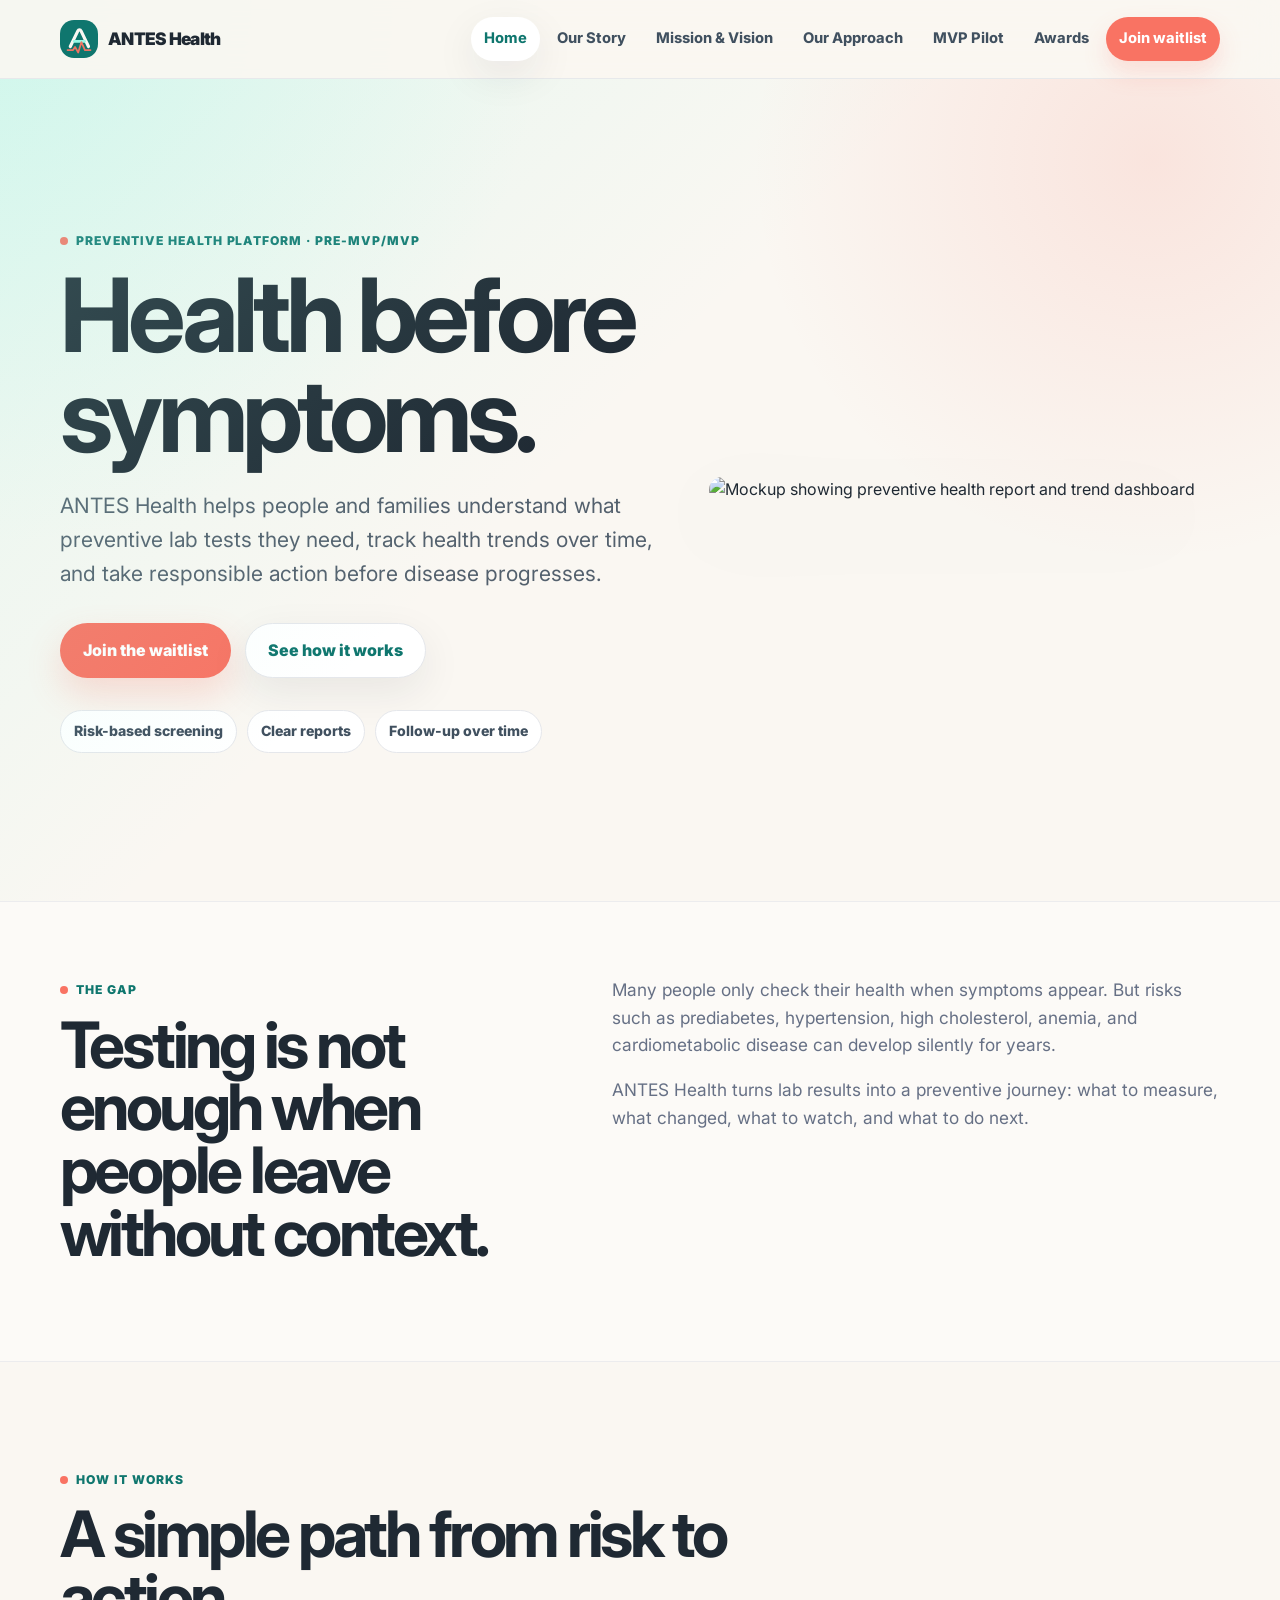
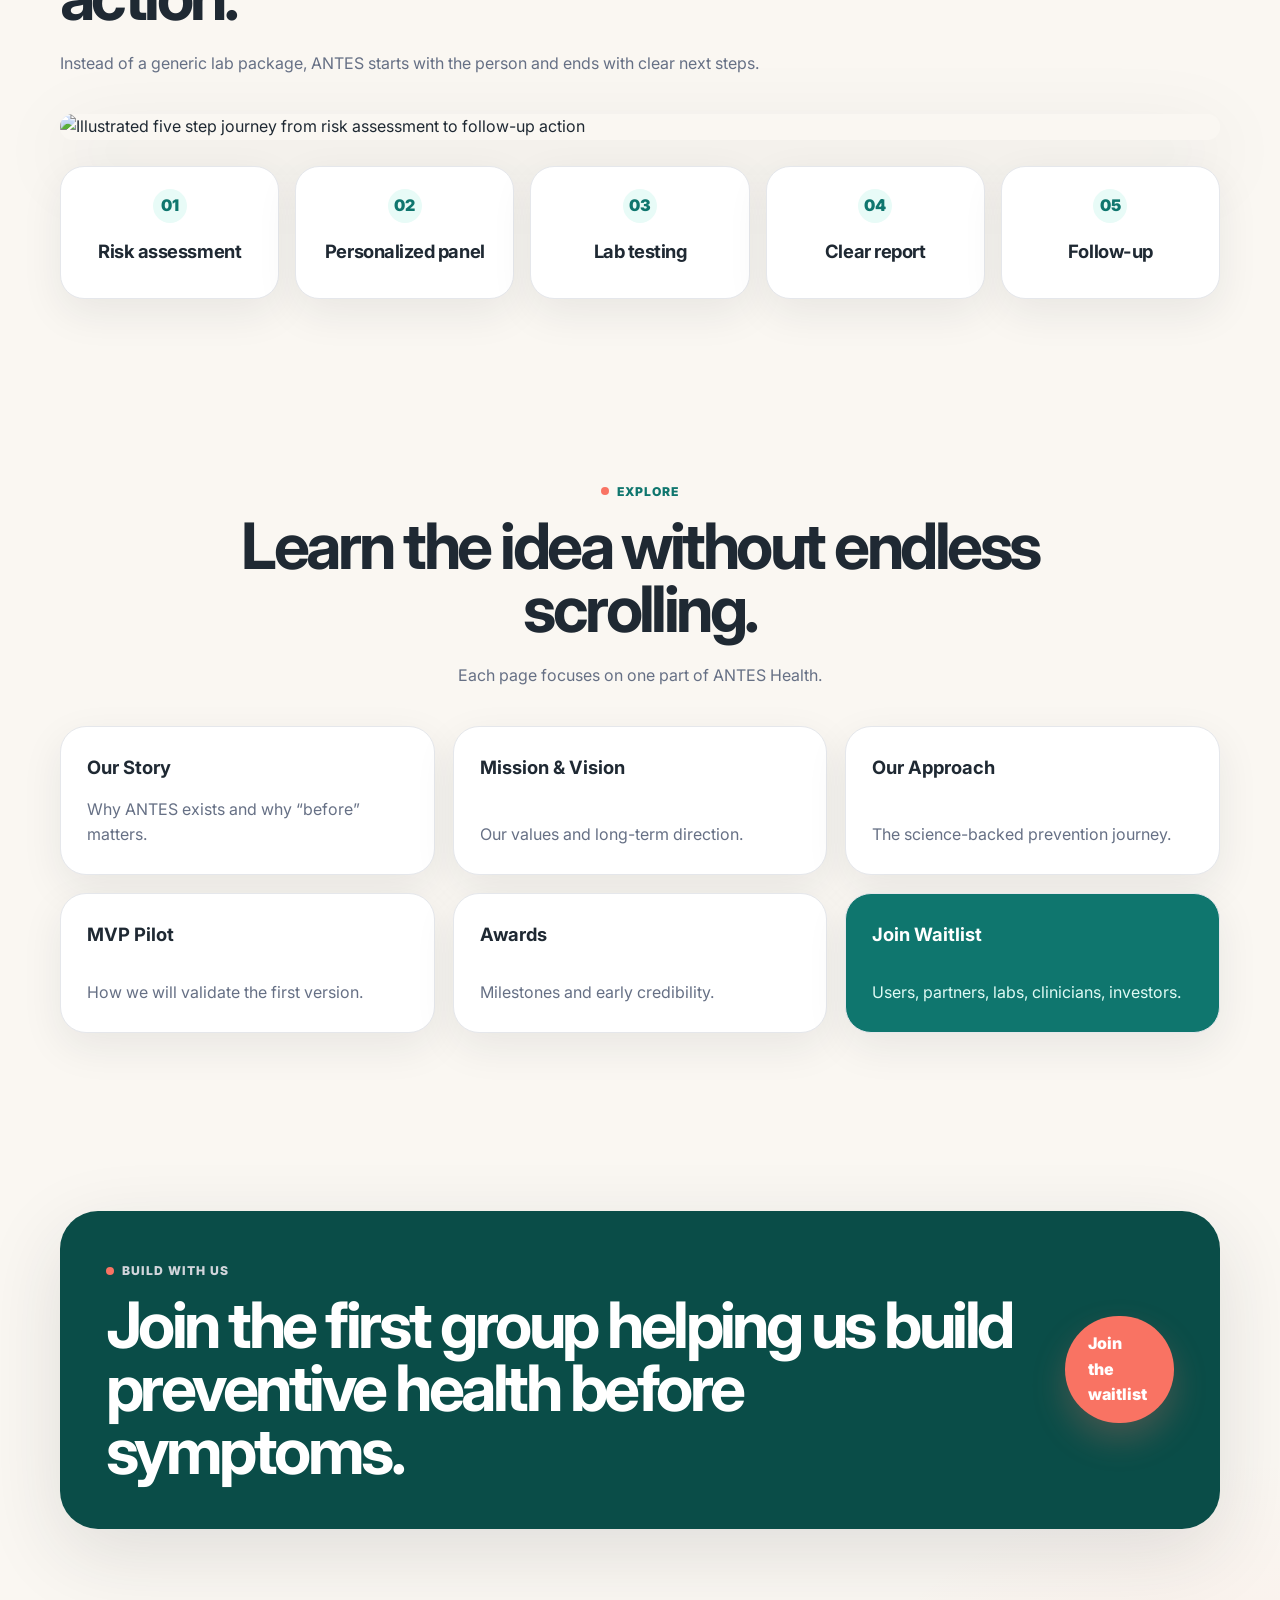
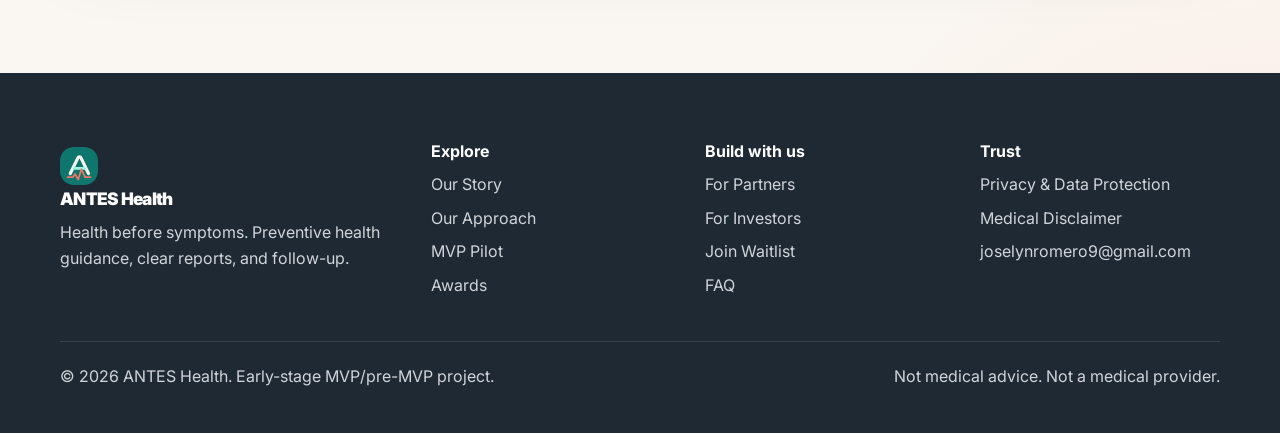
==== commit ad6e5fa0: "Add files via upload" ====
--- a/index.html
+++ b/index.html
@@ -1,534 +1,105 @@
 <!DOCTYPE html>
 <html lang="en">
 <head>
-  <meta charset="UTF-8" />
-  <meta name="viewport" content="width=device-width, initial-scale=1.0" />
-  <meta name="description" content="ANTES Health is a preventive healthtech platform helping people and families understand lab results, track health trends, and act before symptoms appear." />
-  <meta name="theme-color" content="#0F766E" />
-  <meta property="og:title" content="ANTES Health | Health before symptoms" />
-  <meta property="og:description" content="Preventive lab testing, clear health reports, and follow-up before symptoms appear." />
-  <meta property="og:type" content="website" />
-  <meta property="og:image" content="assets/og-preview.svg" />
+  <meta charset="UTF-8"/>
+  <meta name="viewport" content="width=device-width, initial-scale=1.0"/>
+  <meta name="description" content="ANTES Health is a preventive healthtech platform helping people and families understand lab results, track health trends, and act before symptoms appear."/>
+  <meta name="theme-color" content="#0F766E"/>
+  <meta property="og:title" content="ANTES Health | Health before symptoms"/>
+  <meta property="og:description" content="ANTES Health is a preventive healthtech platform helping people and families understand lab results, track health trends, and act before symptoms appear."/>
+  <meta property="og:image" content="assets/og-preview.svg"/>
+  <meta property="og:type" content="website"/>
   <title>ANTES Health | Health before symptoms</title>
-  <link rel="icon" href="assets/logo.svg" type="image/svg+xml" />
+  <link rel="icon" href="assets/logo.svg" type="image/svg+xml"/>
   <link rel="preconnect" href="https://fonts.googleapis.com">
   <link rel="preconnect" href="https://fonts.gstatic.com" crossorigin>
   <link href="https://fonts.googleapis.com/css2?family=Inter:wght@400;500;600;700;800;900&family=Playfair+Display:wght@700&display=swap" rel="stylesheet">
-  <link rel="stylesheet" href="styles.css" />
+  <link rel="stylesheet" href="styles.css"/>
 </head>
-<body>
-  <a class="skip-link" href="#main">Skip to content</a>
-  <header class="site-header" id="top">
-    <nav class="nav container" aria-label="Main navigation">
-      <a class="brand" href="#top" aria-label="ANTES Health home">
-        <img src="assets/logo.svg" alt="" class="brand-logo" />
-        <span>ANTES Health</span>
-      </a>
-      <button class="nav-toggle" aria-label="Open menu" aria-expanded="false" aria-controls="nav-links">
-        <span></span><span></span><span></span>
-      </button>
-      <div class="nav-links" id="nav-links">
-        <a href="#story">Our Story</a>
-        <a href="#mission">Mission</a>
-        <a href="#approach">Our Approach</a>
-        <a href="#pilot">MVP Pilot</a>
-        <a href="#milestones">Awards</a>
-        <a class="nav-cta" href="#waitlist">Join waitlist</a>
-      </div>
-    </nav>
-  </header>
+<body class="home">
+<a class="skip-link" href="#main">Skip to content</a>
+<header class="site-header">
+  <nav class="nav container" aria-label="Main navigation">
+    <a class="brand" href="index.html" aria-label="ANTES Health home"><img src="assets/logo.svg" alt="" class="brand-logo"/><span>ANTES Health</span></a>
+    <button class="nav-toggle" aria-label="Open menu" aria-expanded="false" aria-controls="nav-links"><span></span><span></span><span></span></button>
+    <div class="nav-links" id="nav-links">
+      <a href="index.html">Home</a>
+      <a href="story.html">Our Story</a>
+      <a href="mission.html">Mission & Vision</a>
+      <a href="approach.html">Our Approach</a>
+      <a href="pilot.html">MVP Pilot</a>
+      <a href="awards.html">Awards</a>
+      <a class="nav-cta" href="contact.html">Join waitlist</a>
+    </div>
+  </nav>
+</header>
+<main id="main">
 
-  <main id="main">
-    <section class="hero section" aria-labelledby="hero-title">
-      <div class="hero-bg" aria-hidden="true"></div>
-      <div class="container hero-grid">
-        <div class="hero-copy reveal">
-          <p class="eyebrow">Preventive health platform · pre-MVP/MVP</p>
-          <h1 id="hero-title">Health before symptoms.</h1>
-          <p class="hero-text">
-            ANTES Health helps people and families understand what preventive lab tests they need,
-            track health trends over time, and take responsible action before disease progresses.
-          </p>
-          <div class="hero-actions" aria-label="Primary actions">
-            <a class="btn primary" href="#waitlist">Join the waitlist</a>
-            <a class="btn secondary" href="#approach">See how it works</a>
-          </div>
-          <div class="trust-row" aria-label="Core strengths">
-            <span>Risk-based screening</span>
-            <span>Clear reports</span>
-            <span>Follow-up over time</span>
-          </div>
-        </div>
+<section class="hero section page-home" aria-labelledby="home-title">
+  <div class="hero-bg" aria-hidden="true"></div>
+  <div class="container hero-grid">
+    <div class="hero-copy reveal">
+      <p class="eyebrow">Preventive health platform · pre-MVP/MVP</p>
+      <h1 id="home-title">Health before symptoms.</h1>
+      <p class="hero-text">ANTES Health helps people and families understand what preventive lab tests they need, track health trends over time, and take responsible action before disease progresses.</p>
+      <div class="hero-actions"><a class="btn primary" href="contact.html">Join the waitlist</a><a class="btn secondary" href="approach.html">See how it works</a></div>
+      <div class="trust-row"><span>Risk-based screening</span><span>Clear reports</span><span>Follow-up over time</span></div>
+    </div>
+    <div class="hero-art reveal delay-1"><img src="assets/hero-dashboard.svg" alt="Mockup showing preventive health report and trend dashboard"/></div>
+  </div>
+</section>
 
-        <div class="hero-visual reveal delay-1" aria-label="ANTES Health product preview">
-          <div class="phone-mockup floating-card">
-            <div class="phone-top"></div>
-            <div class="app-header">
-              <span class="mini-logo">A</span>
-              <div>
-                <strong>Preventive report</strong>
-                <small>Sample dashboard</small>
-              </div>
-            </div>
-            <div class="risk-card">
-              <span>Cardiometabolic overview</span>
-              <strong>Needs follow-up</strong>
-              <div class="progress-bar"><span style="width:64%"></span></div>
-            </div>
-            <div class="marker-grid">
-              <div><small>HbA1c</small><strong>5.7%</strong><span>watch</span></div>
-              <div><small>LDL-C</small><strong>132</strong><span>trend</span></div>
-              <div><small>BP</small><strong>128/82</strong><span>repeat</span></div>
-              <div><small>eGFR</small><strong>95</strong><span>stable</span></div>
-            </div>
-            <div class="trend-card">
-              <svg viewBox="0 0 260 120" role="img" aria-label="Sample trend chart">
-                <path d="M15 92 C55 80, 65 52, 105 64 S155 102, 190 65 S228 42, 248 31" fill="none" stroke="#0F766E" stroke-width="8" stroke-linecap="round"/>
-                <path d="M15 92 C55 80, 65 52, 105 64 S155 102, 190 65 S228 42, 248 31" fill="none" stroke="#99F6E4" stroke-width="18" stroke-linecap="round" opacity=".25"/>
-                <circle cx="248" cy="31" r="8" fill="#F97363"/>
-              </svg>
-              <p><strong>Next step:</strong> review trend with a clinician if values continue rising.</p>
-            </div>
-          </div>
-          <div class="orbit-badge badge-one">Lab results</div>
-          <div class="orbit-badge badge-two">Clear trends</div>
-          <div class="orbit-badge badge-three">Doctor-ready summary</div>
-        </div>
-      </div>
-    </section>
+<section class="section compact visual-band" aria-labelledby="home-problem">
+  <div class="container split">
+    <div class="reveal"><p class="eyebrow">The gap</p><h2 id="home-problem">Testing is not enough when people leave without context.</h2></div>
+    <div class="large-copy reveal delay-1"><p>Many people only check their health when symptoms appear. But risks such as prediabetes, hypertension, high cholesterol, anemia, and cardiometabolic disease can develop silently for years.</p><p>ANTES Health turns lab results into a preventive journey: what to measure, what changed, what to watch, and what to do next.</p></div>
+  </div>
+</section>
 
-    <section class="section compact problem-section" aria-labelledby="problem-title">
-      <div class="container split">
-        <div class="reveal">
-          <p class="eyebrow">The problem</p>
-          <h2 id="problem-title">The gap is not only testing. It is what happens before and after testing.</h2>
-        </div>
-        <div class="large-copy reveal delay-1">
-          <p>
-            Many people only check their health when symptoms appear. But risks such as prediabetes,
-            hypertension, high cholesterol, anemia, and cardiometabolic disease can develop silently for years.
-          </p>
-          <p>
-            Even when people get lab results, they often receive a PDF full of numbers without clear context,
-            trends, or next steps. ANTES Health turns that confusion into a guided preventive journey.
-          </p>
-        </div>
-      </div>
-    </section>
+<section class="section" aria-labelledby="home-flow">
+  <div class="container visual-feature">
+    <div class="section-heading reveal"><p class="eyebrow">How it works</p><h2 id="home-flow">A simple path from risk to action.</h2><p>Instead of a generic lab package, ANTES starts with the person and ends with clear next steps.</p></div>
+    <img class="wide-visual reveal delay-1" src="assets/lab-journey.svg" alt="Illustrated five step journey from risk assessment to follow-up action"/>
+    <div class="steps mini reveal delay-2">
+      <article><span>01</span><h3>Risk assessment</h3></article><article><span>02</span><h3>Personalized panel</h3></article><article><span>03</span><h3>Lab testing</h3></article><article><span>04</span><h3>Clear report</h3></article><article><span>05</span><h3>Follow-up</h3></article>
+    </div>
+  </div>
+</section>
 
-    <section class="section" aria-labelledby="solution-title">
-      <div class="container">
-        <div class="section-heading center reveal">
-          <p class="eyebrow">The solution</p>
-          <h2 id="solution-title">From lab numbers to preventive action.</h2>
-          <p>We connect the steps that are usually fragmented: risk, testing, understanding, follow-up, and referral when needed.</p>
-        </div>
-        <div class="steps reveal delay-1" aria-label="How ANTES Health works">
-          <article class="step-card"><span>01</span><h3>Risk assessment</h3><p>Users share age, family history, habits, previous results, and risk factors.</p></article>
-          <article class="step-card"><span>02</span><h3>Personalized panel</h3><p>ANTES recommends preventive tests based on risk, not generic packages.</p></article>
-          <article class="step-card"><span>03</span><h3>Lab testing</h3><p>Users complete testing through partner or collaborating laboratories.</p></article>
-          <article class="step-card"><span>04</span><h3>Clear report</h3><p>Results become plain-language explanations, visuals, and longitudinal trends.</p></article>
-          <article class="step-card"><span>05</span><h3>Follow-up</h3><p>People receive reminders, education, and guidance to consult professionals when needed.</p></article>
-        </div>
-      </div>
-    </section>
+<section class="section compact cards-strip" aria-labelledby="home-pages">
+  <div class="container">
+    <div class="section-heading center reveal"><p class="eyebrow">Explore</p><h2 id="home-pages">Learn the idea without endless scrolling.</h2><p>Each page focuses on one part of ANTES Health.</p></div>
+    <div class="link-card-grid reveal delay-1">
+      <a href="story.html" class="link-card"><strong>Our Story</strong><span>Why ANTES exists and why “before” matters.</span></a>
+      <a href="mission.html" class="link-card"><strong>Mission & Vision</strong><span>Our values and long-term direction.</span></a>
+      <a href="approach.html" class="link-card"><strong>Our Approach</strong><span>The science-backed prevention journey.</span></a>
+      <a href="pilot.html" class="link-card"><strong>MVP Pilot</strong><span>How we will validate the first version.</span></a>
+      <a href="awards.html" class="link-card"><strong>Awards</strong><span>Milestones and early credibility.</span></a>
+      <a href="contact.html" class="link-card accent"><strong>Join Waitlist</strong><span>Users, partners, labs, clinicians, investors.</span></a>
+    </div>
+  </div>
+</section>
 
-    <section class="section story-section" id="story" aria-labelledby="story-title">
-      <div class="container story-grid">
-        <div class="story-card reveal">
-          <p class="eyebrow">Our Story</p>
-          <h2 id="story-title">Why ANTES Health exists</h2>
-          <p>
-            ANTES Health was born from a simple observation: people do not need more confusing health information;
-            they need clearer, earlier, and more responsible guidance.
-          </p>
-          <p>
-            In many families, lab results arrive as numbers on a PDF, but the real question remains unanswered:
-            <strong>“What should I do next?”</strong>
-          </p>
-        </div>
-        <div class="meaning-card reveal delay-1">
-          <h3>ANTES means before.</h3>
-          <ul class="check-list">
-            <li>Before symptoms.</li>
-            <li>Before complications.</li>
-            <li>Before high medical costs.</li>
-            <li>Before families feel they are too late.</li>
-          </ul>
-        </div>
-      </div>
-    </section>
+<section class="section cta-section">
+  <div class="container cta-card reveal">
+    <div><p class="eyebrow">Build with us</p><h2>Join the first group helping us build preventive health before symptoms.</h2></div>
+    <a class="btn primary" href="contact.html">Join the waitlist</a>
+  </div>
+</section>
 
-    <section class="section" id="mission" aria-labelledby="mission-title">
-      <div class="container">
-        <div class="mission-grid reveal">
-          <div class="mission-block">
-            <p class="eyebrow">Mission</p>
-            <h2 id="mission-title">Help people understand and act earlier.</h2>
-            <p>To help people and families understand their preventive health needs, interpret their lab results, and take timely action before symptoms appear.</p>
-          </div>
-          <div class="mission-block dark">
-            <p class="eyebrow">Vision</p>
-            <h2>Preventive health infrastructure for families.</h2>
-            <p>To become the preventive health infrastructure that helps families worldwide measure what matters, understand trends, and make better health decisions earlier.</p>
-          </div>
-        </div>
-        <div class="values reveal delay-1" aria-label="ANTES Health values">
-          <article><span>01</span><h3>Prevention before reaction</h3></article>
-          <article><span>02</span><h3>Clarity over confusion</h3></article>
-          <article><span>03</span><h3>Evidence before hype</h3></article>
-          <article><span>04</span><h3>Human guidance, not fear</h3></article>
-          <article><span>05</span><h3>Privacy and trust by design</h3></article>
-        </div>
-      </div>
-    </section>
-
-    <section class="section approach-section" id="approach" aria-labelledby="approach-title">
-      <div class="container">
-        <div class="section-heading reveal">
-          <p class="eyebrow">Our Approach</p>
-          <h2 id="approach-title">Risk-based, understandable, and continuous prevention.</h2>
-          <p>
-            ANTES Health does not start with a generic lab package. We start with the person: age, family history,
-            habits, previous results, and risk factors. Then we connect testing, understanding, and follow-up into one preventive journey.
-          </p>
-        </div>
-
-        <div class="evidence-panel reveal delay-1" aria-label="Evidence principles behind ANTES Health">
-          <div class="evidence-intro">
-            <h3>A prevention journey built on evidence</h3>
-            <p>Our MVP is guided by preventive screening recommendations, health literacy principles, and responsible digital health design.</p>
-          </div>
-          <div class="evidence-grid">
-            <a class="evidence-card" href="https://www.uspreventiveservicestaskforce.org/uspstf/recommendation/hypertension-in-adults-screening" target="_blank" rel="noopener">
-              <span>01</span><h4>Screening should be risk-aware</h4><p>Hypertension screening is recommended for adults, with confirmation outside the clinical setting before treatment.</p>
-            </a>
-            <a class="evidence-card" href="https://www.uspreventiveservicestaskforce.org/uspstf/recommendation/screening-for-prediabetes-and-type-2-diabetes" target="_blank" rel="noopener">
-              <span>02</span><h4>Prevention needs next steps</h4><p>Prediabetes screening guidance emphasizes referral to effective preventive interventions when risk is found.</p>
-            </a>
-            <a class="evidence-card" href="https://kdigo.org/wp-content/uploads/2024/03/KDIGO-2024-CKD-Guideline.pdf" target="_blank" rel="noopener">
-              <span>03</span><h4>Abnormal results need confirmation</h4><p>Kidney guidelines emphasize GFR and albuminuria for people at risk, plus repeat testing to confirm abnormal findings.</p>
-            </a>
-            <a class="evidence-card" href="https://www.who.int/publications/i/item/9789240029200" target="_blank" rel="noopener">
-              <span>04</span><h4>AI must be responsible</h4><p>AI can support communication and workflows, but health products need governance, human oversight, privacy, and safety.</p>
-            </a>
-          </div>
-        </div>
-
-        <div class="approach-cards reveal">
-          <article><h3>Risk-based screening</h3><p>We recommend preventive tests based on the person’s profile, not one-size-fits-all packages.</p></article>
-          <article><h3>Lab results in context</h3><p>We explain what values may mean, what changed, and what deserves follow-up.</p></article>
-          <article><h3>Trends over time</h3><p>We focus on health trajectories, not isolated numbers.</p></article>
-          <article><h3>Follow-up support</h3><p>We send reminders and education so users know what to do after testing.</p></article>
-          <article><h3>Human-supervised AI</h3><p>AI supports communication and workflow. It does not diagnose or replace medical care.</p></article>
-          <article><h3>Referral when needed</h3><p>When values suggest concern, we guide users toward qualified professionals.</p></article>
-        </div>
-      </div>
-    </section>
-
-    <section class="section flow-section" aria-labelledby="flow-title">
-      <div class="container">
-        <div class="section-heading center reveal">
-          <p class="eyebrow">Data flow</p>
-          <h2 id="flow-title">From lab results to action.</h2>
-          <p>Fragmented health data becomes a clear preventive journey for the person, family, and clinician when appropriate.</p>
-        </div>
-        <div class="data-flow reveal delay-1" aria-label="Animated flow map from health inputs to ANTES Health report and follow-up">
-          <div class="flow-fallback">
-            Inputs such as profile, family history, habits, previous results, and lab results flow into the ANTES Health prevention layer, producing a clear report, reminders, suggested next steps, doctor-ready summaries, and family views with consent.
-          </div>
-          <svg class="flow-map" viewBox="0 0 1180 620" role="img" aria-labelledby="flowSvgTitle flowSvgDesc">
-            <title id="flowSvgTitle">ANTES Health data flow map</title>
-            <desc id="flowSvgDesc">Health profile and laboratory inputs flow into a prevention layer and then into personal reports, doctor summaries, and follow-up.</desc>
-            <defs>
-              <marker id="arrow" markerWidth="10" markerHeight="10" refX="9" refY="5" orient="auto" markerUnits="strokeWidth">
-                <path d="M0,0 L10,5 L0,10 z" fill="#0F766E" opacity=".65" />
-              </marker>
-              <filter id="softGlow" x="-20%" y="-20%" width="140%" height="140%">
-                <feGaussianBlur stdDeviation="5" result="blur"/>
-                <feMerge><feMergeNode in="blur"/><feMergeNode in="SourceGraphic"/></feMerge>
-              </filter>
-            </defs>
-
-            <g class="flow-paths">
-              <path class="flow-line" d="M220 115 C360 120 410 250 525 300"/>
-              <path class="flow-line" d="M220 205 C350 205 420 270 525 310"/>
-              <path class="flow-line" d="M220 295 C350 295 420 310 525 320"/>
-              <path class="flow-line" d="M220 385 C350 385 420 350 525 330"/>
-              <path class="flow-line" d="M220 475 C360 470 420 365 525 340"/>
-              <path class="flow-line output" d="M660 300 C760 230 820 145 955 110"/>
-              <path class="flow-line output" d="M660 315 C790 300 830 220 955 205"/>
-              <path class="flow-line output" d="M660 330 C790 330 835 315 955 315"/>
-              <path class="flow-line output" d="M660 345 C790 385 835 430 955 430"/>
-              <path class="flow-line output" d="M660 360 C760 470 830 520 955 525"/>
-            </g>
-
-            <g class="particles" aria-hidden="true">
-              <circle class="particle p1" r="7" fill="#F97363"/>
-              <circle class="particle p2" r="6" fill="#99F6E4"/>
-              <circle class="particle p3" r="6" fill="#0F766E"/>
-              <circle class="particle p4" r="7" fill="#F97363"/>
-              <circle class="particle p5" r="6" fill="#99F6E4"/>
-            </g>
-
-            <g class="nodes inputs">
-              <g class="flow-node" data-tip="Basic profile helps determine which preventive tests make sense."><rect x="40" y="78" width="180" height="74" rx="22"/><text x="65" y="122">Age & profile</text></g>
-              <g class="flow-node" data-tip="Family history can change prevention priorities."><rect x="40" y="168" width="180" height="74" rx="22"/><text x="65" y="212">Family history</text></g>
-              <g class="flow-node" data-tip="Habits help contextualize risk and follow-up."><rect x="40" y="258" width="180" height="74" rx="22"/><text x="65" y="302">Habits & lifestyle</text></g>
-              <g class="flow-node" data-tip="Previous results reveal trends, not only isolated values."><rect x="40" y="348" width="180" height="74" rx="22"/><text x="65" y="392">Previous results</text></g>
-              <g class="flow-node" data-tip="Lab values become clearer when they are linked to risk, trends, and next steps."><rect x="40" y="438" width="180" height="74" rx="22"/><text x="65" y="482">Lab results</text></g>
-            </g>
-
-            <g class="center-layer" filter="url(#softGlow)">
-              <rect x="500" y="226" width="190" height="180" rx="34" fill="#0F766E"/>
-              <text x="595" y="277" text-anchor="middle" fill="#fff" font-weight="800">ANTES</text>
-              <text x="595" y="304" text-anchor="middle" fill="#fff" font-weight="800">prevention</text>
-              <text x="595" y="332" text-anchor="middle" fill="#D1FAE5" font-size="16">risk logic</text>
-              <text x="595" y="356" text-anchor="middle" fill="#D1FAE5" font-size="16">trends · clarity</text>
-            </g>
-
-            <g class="nodes outputs">
-              <g class="flow-node" data-tip="A clear report for the person, not a confusing PDF."><rect x="955" y="73" width="185" height="74" rx="22"/><text x="985" y="117">Personal report</text></g>
-              <g class="flow-node" data-tip="Timely reminders help users continue prevention over time."><rect x="955" y="168" width="185" height="74" rx="22"/><text x="985" y="212">Follow-up reminders</text></g>
-              <g class="flow-node" data-tip="Next steps may include repeating a test, changing habits, or seeking care."><rect x="955" y="278" width="185" height="74" rx="22"/><text x="985" y="322">Suggested next steps</text></g>
-              <g class="flow-node" data-tip="A concise summary can help clinicians review context faster."><rect x="955" y="393" width="185" height="74" rx="22"/><text x="985" y="437">Doctor-ready summary</text></g>
-              <g class="flow-node" data-tip="Family views are only with consent and user control."><rect x="955" y="488" width="185" height="74" rx="22"/><text x="985" y="532">Family view + consent</text></g>
-            </g>
-          </svg>
-          <div class="tooltip" role="status" aria-live="polite"></div>
-        </div>
-      </div>
-    </section>
-
-    <section class="section do-dont-section" aria-labelledby="safe-title">
-      <div class="container do-dont-grid">
-        <div class="panel reveal">
-          <h2 id="safe-title">What we do</h2>
-          <ul class="check-list">
-            <li>Recommend preventive tests based on risk profile.</li>
-            <li>Transform lab results into understandable explanations.</li>
-            <li>Track markers over time.</li>
-            <li>Send reminders and follow-up prompts.</li>
-            <li>Suggest responsible next steps.</li>
-            <li>Refer to healthcare professionals when needed.</li>
-          </ul>
-        </div>
-        <div class="panel warning reveal delay-1">
-          <h2>What we do not do</h2>
-          <ul class="check-list">
-            <li>We do not replace physicians.</li>
-            <li>We do not provide emergency care.</li>
-            <li>We do not diagnose automatically.</li>
-            <li>We do not sell unnecessary testing.</li>
-            <li>We do not share health data without consent.</li>
-          </ul>
-        </div>
-      </div>
-    </section>
-
-    <section class="section report-section" aria-labelledby="report-title">
-      <div class="container report-grid">
-        <div class="reveal">
-          <p class="eyebrow">Product mockup</p>
-          <h2 id="report-title">A report people can actually use.</h2>
-          <p>
-            The goal is not to overwhelm people with more data. It is to organize what matters: key markers,
-            what changed, what to watch, suggested next steps, and a doctor-ready summary.
-          </p>
-          <p class="small-note">Sample data for design only. Not medical advice.</p>
-        </div>
-        <div class="report-mockup reveal delay-1" aria-label="Sample ANTES Health report mockup">
-          <div class="report-header">
-            <div><strong>Your preventive health report</strong><span>Sample · cardiometabolic</span></div>
-            <span class="pill">Follow-up</span>
-          </div>
-          <div class="report-section-mini">
-            <h4>Key markers</h4>
-            <div class="mini-table">
-              <div><span>HbA1c</span><strong>5.7%</strong><em>watch</em></div>
-              <div><span>LDL-C</span><strong>132 mg/dL</strong><em>trend</em></div>
-              <div><span>Blood pressure</span><strong>128/82</strong><em>repeat</em></div>
-              <div><span>eGFR</span><strong>95</strong><em>stable</em></div>
-            </div>
-          </div>
-          <div class="report-section-mini highlight">
-            <h4>Suggested next step</h4>
-            <p>Repeat blood pressure measurements and review cardiometabolic risk with a qualified healthcare professional if values continue rising.</p>
-          </div>
-          <div class="doctor-summary">
-            <span>Doctor-ready summary</span>
-            <p>Risk context, trend chart, selected markers, user questions, and follow-up history in one view.</p>
-          </div>
-        </div>
-      </div>
-    </section>
-
-    <section class="section pilot-section" id="pilot" aria-labelledby="pilot-title">
-      <div class="container pilot-grid">
-        <div class="reveal">
-          <p class="eyebrow">MVP Pilot</p>
-          <h2 id="pilot-title">Our first supervised MVP pilot.</h2>
-          <p>
-            We are preparing a supervised MVP pilot with 30–50 adults aged 30–55 in Lima, Peru,
-            focused on cardiometabolic prevention.
-          </p>
-          <a class="btn primary" href="#waitlist">Join the pilot waitlist</a>
-        </div>
-        <div class="pilot-cards reveal delay-1">
-          <article><h3>Who</h3><p>Adults 30–55 with family history of diabetes, hypertension risk, high cholesterol, overweight, or sedentary lifestyle.</p></article>
-          <article><h3>What participants receive</h3><p>Risk assessment, suggested lab panel, clear report, 12-week WhatsApp follow-up, education, and referral guidance.</p></article>
-          <article><h3>What we measure</h3><p>Assessment completion, testing conversion, understanding, engagement, willingness to pay, next-step actions, and satisfaction/NPS.</p></article>
-        </div>
-      </div>
-    </section>
-
-    <section class="section partners-section" id="partners" aria-labelledby="partners-title">
-      <div class="container">
-        <div class="section-heading center reveal">
-          <p class="eyebrow">Partnerships</p>
-          <h2 id="partners-title">Designed to complement clinicians, labs, and health organizations.</h2>
-          <p>ANTES Health is looking for partners interested in responsible preventive health pilots.</p>
-        </div>
-        <div class="partner-grid reveal delay-1">
-          <article><h3>Laboratories</h3><p>Improve interpretation and follow-up after testing.</p></article>
-          <article><h3>Clinicians</h3><p>Receive clearer summaries and better prepared users.</p></article>
-          <article><h3>Employers & universities</h3><p>Offer preventive health programs to members and teams.</p></article>
-          <article><h3>Researchers</h3><p>Collaborate on health literacy, digital prevention, and implementation.</p></article>
-        </div>
-      </div>
-    </section>
-
-    <section class="section milestones-section" id="milestones" aria-labelledby="milestones-title">
-      <div class="container milestones-grid">
-        <div class="reveal">
-          <p class="eyebrow">Awards & Milestones</p>
-          <h2 id="milestones-title">Building through health innovation ecosystems.</h2>
-          <p>
-            ANTES Health is early, but we are already building through entrepreneurship, health innovation,
-            and technology ecosystems that strengthen our execution.
-          </p>
-          <p class="small-note">Edit milestone labels before publishing if any program is still pending or not officially confirmed.</p>
-        </div>
-        <div class="timeline reveal delay-1">
-          <div class="timeline-item"><span></span><h3>Impact Startup Competition Peru</h3><p>Selected / participant — confirm final wording before publishing.</p></div>
-          <div class="timeline-item"><span></span><h3>Claude Startups Program</h3><p>Accepted only if confirmed; otherwise update to “applying to.”</p></div>
-          <div class="timeline-item"><span></span><h3>Cleveland NeuroDesign Workshop</h3><p>Health innovation workshop in Cleveland, Ohio.</p></div>
-          <div class="timeline-item"><span></span><h3>IEEE Summer International Leadership Academy</h3><p>Innovation and leadership experience supporting founder execution.</p></div>
-          <div class="timeline-item"><span></span><h3>MVP pilot in preparation</h3><p>First supervised preventive health pilot planned for Lima.</p></div>
-        </div>
-      </div>
-    </section>
-
-    <section class="section founder-section" aria-labelledby="founder-title">
-      <div class="container founder-grid">
-        <div class="founder-photo reveal" role="img" aria-label="Founder photo placeholder">
-          <div class="photo-placeholder">JR</div>
-        </div>
-        <div class="founder-copy reveal delay-1">
-          <p class="eyebrow">Founder</p>
-          <h2 id="founder-title">Joselyn Romero Avila</h2>
-          <p class="role">Founder & CEO / Scientific and Product Lead</p>
-          <p>
-            Joselyn is a Peruvian Biomedical Engineering student working at the intersection of medical AI,
-            biosensing, medical imaging, and digital health. She is building ANTES Health to make preventive care
-            more understandable, continuous, and accessible.
-          </p>
-          <div class="founder-tags">
-            <span>Biomedical engineering</span><span>Medical AI</span><span>Digital health</span><span>Preventive care</span>
-          </div>
-        </div>
-      </div>
-    </section>
-
-    <section class="section investor-section" id="investors" aria-labelledby="investor-title">
-      <div class="container investor-card reveal">
-        <div>
-          <p class="eyebrow">For investors</p>
-          <h2 id="investor-title">Preparing for pre-seed validation.</h2>
-          <p>
-            ANTES Health is preparing a pre-seed round to build and validate the MVP, run the first supervised pilot,
-            develop the risk-based recommendation engine, and establish laboratory and clinical partnerships.
-          </p>
-        </div>
-        <a class="btn secondary light" href="mailto:joselynromero9@gmail.com?subject=ANTES%20Health%20Investor%20Deck">Request investor deck</a>
-      </div>
-    </section>
-
-    <section class="section faq-section" id="faq" aria-labelledby="faq-title">
-      <div class="container faq-grid">
-        <div class="reveal">
-          <p class="eyebrow">FAQ</p>
-          <h2 id="faq-title">Questions people should ask before trusting a health product.</h2>
-        </div>
-        <div class="faq-list reveal delay-1">
-          <details><summary>Does ANTES Health replace a doctor?</summary><p>No. ANTES Health supports prevention, education, follow-up, and referral. It does not replace medical care.</p></details>
-          <details><summary>Is ANTES Health available now?</summary><p>We are preparing our first supervised MVP pilot.</p></details>
-          <details><summary>Who is the first pilot for?</summary><p>Adults aged 30–55 in Lima with cardiometabolic risk factors.</p></details>
-          <details><summary>What tests are included?</summary><p>The first focus is cardiometabolic health, including markers such as blood pressure, glucose/HbA1c, lipids, kidney markers, and other tests only when appropriate.</p></details>
-          <details><summary>How do you protect health data?</summary><p>We are designing the platform around consent, privacy, and user control.</p></details>
-          <details><summary>Can families use it together?</summary><p>Yes, the long-term vision includes family-centered prevention with consent and privacy controls.</p></details>
-        </div>
-      </div>
-    </section>
-
-    <section class="section waitlist-section" id="waitlist" aria-labelledby="waitlist-title">
-      <div class="container waitlist-grid">
-        <div class="reveal">
-          <p class="eyebrow">Join Waitlist</p>
-          <h2 id="waitlist-title">Help us build health before symptoms.</h2>
-          <p>
-            Join the waitlist for the first ANTES Health pilot or contact us as a partner, clinician, laboratory,
-            investor, or researcher.
-          </p>
-          <p class="contact-line">Contact: <a href="mailto:joselynromero9@gmail.com">joselynromero9@gmail.com</a></p>
-        </div>
-        <form class="waitlist-form reveal delay-1" action="https://formspree.io/f/REPLACE_THIS_ID" method="POST">
-          <!-- TODO: Replace REPLACE_THIS_ID with your Formspree endpoint, or connect this form to Tally/Google Forms. -->
-          <label>Name<input type="text" name="name" placeholder="Your name" required /></label>
-          <label>Email<input type="email" name="email" placeholder="you@example.com" required /></label>
-          <label>City / country<input type="text" name="location" placeholder="Lima, Peru" /></label>
-          <label>I am interested as
-            <select name="interest" required>
-              <option value="">Select one</option>
-              <option>User</option><option>Family member</option><option>Clinician</option><option>Laboratory</option><option>Employer</option><option>Investor</option><option>Partner</option><option>Researcher</option>
-            </select>
-          </label>
-          <label>What preventive health problem do you care about?
-            <textarea name="message" rows="4" placeholder="Optional"></textarea>
-          </label>
-          <button class="btn primary" type="submit">Submit interest</button>
-          <p class="form-note">If the form is not connected yet, email us directly at joselynromero9@gmail.com.</p>
-        </form>
-      </div>
-    </section>
-
-    <section class="section disclaimer-strip" aria-label="Medical disclaimer">
-      <div class="container">
-        <p>
-          <strong>Medical disclaimer:</strong> ANTES Health is not a medical provider and does not provide diagnosis, treatment,
-          emergency care, or medical advice. The platform is being developed to support preventive education, organization of health information,
-          follow-up, and referral guidance. Users should consult qualified healthcare professionals for medical decisions and seek emergency care when needed.
-        </p>
-      </div>
-    </section>
-  </main>
-
-  <footer class="site-footer">
-    <div class="container footer-grid">
-      <div>
-        <a class="brand footer-brand" href="#top"><img src="assets/logo.svg" alt="" class="brand-logo" /><span>ANTES Health</span></a>
-        <p>Preventive health before symptoms.</p>
-      </div>
-      <div class="footer-links" aria-label="Footer links">
-        <a href="#partners">For Partners</a>
-        <a href="#investors">For Investors</a>
-        <a href="#faq">FAQ</a>
-        <a href="privacy.html">Privacy & Data Protection</a>
-        <a href="medical-disclaimer.html">Medical Disclaimer</a>
-      </div>
+</main>
+<footer class="site-footer">
+  <div class="container footer-grid">
+    <div>
+      <a class="brand footer-brand" href="index.html"><img src="assets/logo.svg" alt="" class="brand-logo"/><span>ANTES Health</span></a>
+      <p>Health before symptoms. Preventive health guidance, clear reports, and follow-up.</p>
     </div>
-  </footer>
-
-  <script src="script.js"></script>
+    <div><h4>Explore</h4><a href="story.html">Our Story</a><a href="approach.html">Our Approach</a><a href="pilot.html">MVP Pilot</a><a href="awards.html">Awards</a></div>
+    <div><h4>Build with us</h4><a href="partners.html">For Partners</a><a href="investors.html">For Investors</a><a href="contact.html">Join Waitlist</a><a href="faq.html">FAQ</a></div>
+    <div><h4>Trust</h4><a href="privacy.html">Privacy & Data Protection</a><a href="medical-disclaimer.html">Medical Disclaimer</a><a href="mailto:joselynromero9@gmail.com">joselynromero9@gmail.com</a></div>
+  </div>
+  <div class="container footer-bottom"><p>© 2026 ANTES Health. Early-stage MVP/pre-MVP project.</p><p>Not medical advice. Not a medical provider.</p></div>
+</footer>
+<script src="script.js"></script>
 </body>
-</html>
+</html>
--- a/styles.css
+++ b/styles.css
@@ -1,425 +1,23 @@
-:root {
-  --bg: #FAF7F2;
-  --bg-soft: #fffbf7;
-  --surface: #ffffff;
-  --surface-mint: #E8FBF7;
-  --text: #1F2933;
-  --muted: #667085;
-  --primary: #0F766E;
-  --primary-dark: #0A4D48;
-  --mint: #99F6E4;
-  --coral: #F97363;
-  --sand: #EFE7DA;
-  --line: #E5E7EB;
-  --shadow: 0 24px 80px rgba(31, 41, 51, 0.12);
-  --shadow-soft: 0 14px 42px rgba(31, 41, 51, 0.08);
-  --radius-xl: 34px;
-  --radius-lg: 24px;
-  --radius-md: 16px;
-  --container: 1160px;
+
+:root{
+  --bg:#FAF7F2;--bg-soft:#FFFBF7;--surface:#FFFFFF;--surface-mint:#E8FBF7;--text:#1F2933;--muted:#667085;--primary:#0F766E;--primary-dark:#0A4D48;--mint:#99F6E4;--coral:#F97363;--sand:#EFE7DA;--line:#E5E7EB;--shadow:0 24px 80px rgba(31,41,51,.12);--shadow-soft:0 14px 42px rgba(31,41,51,.08);--radius-xl:34px;--radius-lg:24px;--radius-md:16px;--container:1160px
 }
+*{box-sizing:border-box}html{scroll-behavior:smooth}body{margin:0;font-family:"Inter",system-ui,-apple-system,BlinkMacSystemFont,"Segoe UI",sans-serif;color:var(--text);background:radial-gradient(circle at top left,rgba(153,246,228,.28),transparent 34rem),radial-gradient(circle at bottom right,rgba(249,115,99,.12),transparent 36rem),var(--bg);line-height:1.6;overflow-x:hidden}a{color:inherit;text-decoration:none}img,svg{max-width:100%;display:block}button,input,textarea,select{font:inherit}.skip-link{position:absolute;left:-999px;top:10px;background:var(--primary);color:#fff;padding:10px 14px;border-radius:999px;z-index:100}.skip-link:focus{left:10px}.container{width:min(var(--container),calc(100% - 40px));margin:0 auto}.narrow{max-width:900px}.section{padding:104px 0}.section.compact{padding:74px 0}.site-header{position:sticky;top:0;z-index:50;background:rgba(250,247,242,.86);backdrop-filter:blur(18px);border-bottom:1px solid rgba(229,231,235,.86)}.nav{height:78px;display:flex;align-items:center;justify-content:space-between}.brand{display:inline-flex;align-items:center;gap:10px;font-weight:900;letter-spacing:-.04em;font-size:1.08rem}.brand-logo{width:38px;height:38px;border-radius:14px}.nav-links{display:flex;align-items:center;gap:4px}.nav-links a{padding:10px 13px;border-radius:999px;font-weight:750;font-size:.92rem;color:#40505f}.nav-links a:hover,.nav-links a.active{background:#fff;color:var(--primary);box-shadow:var(--shadow-soft)}.nav-cta{background:var(--coral)!important;color:#fff!important;box-shadow:0 12px 24px rgba(249,115,99,.2)!important}.nav-toggle{display:none;background:transparent;border:0;padding:8px}.nav-toggle span{display:block;width:25px;height:2px;background:var(--text);margin:5px;border-radius:999px}.eyebrow{display:inline-flex;align-items:center;gap:8px;color:var(--primary);font-weight:850;letter-spacing:.08em;text-transform:uppercase;font-size:.76rem;margin:0 0 14px}.eyebrow:before{content:"";width:8px;height:8px;border-radius:50%;background:var(--coral)}h1,h2,h3,h4,p{margin-top:0}h1,h2{letter-spacing:-.055em;line-height:.98}h1{font-size:clamp(3.2rem,8vw,7.6rem);max-width:900px;margin-bottom:24px}h2{font-size:clamp(2.1rem,5vw,4.5rem);margin-bottom:22px}h3{font-size:1.15rem;letter-spacing:-.025em;margin-bottom:10px}h4{font-size:1rem;margin-bottom:8px}p{color:var(--muted)}.hero-text{font-size:clamp(1.1rem,2vw,1.32rem);max-width:720px;color:#53606d}.large-copy p{font-size:1.08rem}.section-heading{max-width:820px;margin-bottom:38px}.section-heading.center{text-align:center;margin-left:auto;margin-right:auto}.hero{position:relative;min-height:calc(100vh - 78px);display:flex;align-items:center;overflow:hidden}.hero-bg{position:absolute;inset:0;pointer-events:none;background:linear-gradient(135deg,rgba(153,246,228,.22),transparent 45%),radial-gradient(circle at 90% 10%,rgba(249,115,99,.14),transparent 25rem)}.hero-grid,.page-hero-grid{display:grid;grid-template-columns:minmax(0,1fr) minmax(320px,.86fr);gap:54px;align-items:center}.page-hero{padding-top:90px;padding-bottom:70px}.hero-art,.hero-card-img{filter:drop-shadow(0 26px 50px rgba(31,41,51,.16))}.hero-art img{border-radius:42px}.hero-actions{display:flex;flex-wrap:wrap;gap:14px;margin:32px 0}.btn{display:inline-flex;align-items:center;justify-content:center;gap:8px;padding:14px 22px;border-radius:999px;border:1px solid transparent;font-weight:850;cursor:pointer}.btn.primary{background:var(--coral);color:#fff;box-shadow:0 16px 34px rgba(249,115,99,.24)}.btn.secondary{background:#fff;color:var(--primary);border-color:var(--line);box-shadow:var(--shadow-soft)}.trust-row{display:flex;flex-wrap:wrap;gap:10px}.trust-row span{background:#fff;border:1px solid var(--line);border-radius:999px;padding:9px 13px;font-size:.88rem;font-weight:800;color:#40505f}.split{display:grid;grid-template-columns:.9fr 1.1fr;gap:54px}.visual-band{background:rgba(255,255,255,.38);border-block:1px solid rgba(229,231,235,.7)}.visual-feature .wide-visual{border-radius:38px;box-shadow:var(--shadow)}.steps{display:grid;grid-template-columns:repeat(5,1fr);gap:16px;margin-top:26px}.steps article,.step-card{background:#fff;border:1px solid var(--line);border-radius:24px;padding:22px;box-shadow:var(--shadow-soft)}.steps span,.timeline span,.investor-grid span,.evidence-card span{display:inline-flex;width:34px;height:34px;border-radius:50%;align-items:center;justify-content:center;background:var(--surface-mint);color:var(--primary);font-weight:900;margin-bottom:14px}.steps.mini article{text-align:center}.link-card-grid{display:grid;grid-template-columns:repeat(3,1fr);gap:18px}.link-card{background:#fff;border:1px solid var(--line);border-radius:26px;padding:26px;box-shadow:var(--shadow-soft);min-height:140px;display:flex;flex-direction:column;justify-content:space-between}.link-card strong{font-size:1.15rem}.link-card span{color:var(--muted);margin-top:14px}.link-card.accent{background:var(--primary);color:#fff}.link-card.accent span{color:#DFFAF4}.cta-card{display:flex;align-items:center;justify-content:space-between;gap:28px;background:var(--primary-dark);color:#fff;border-radius:38px;padding:46px;box-shadow:var(--shadow)}.cta-card h2{margin:0;color:#fff}.cta-card p,.mission-block.dark p,.safe-card.dark p{color:#D1D5DB}.story-layout,.founder-grid,.mission-grid,.contact-grid,.dual-list{display:grid;grid-template-columns:1fr 1fr;gap:28px;align-items:center}.story-card,.meaning-card,.mission-block,.pilot-card,.safe-card,.contact-panel,.text-page,.stats-card{background:#fff;border:1px solid var(--line);border-radius:var(--radius-xl);padding:38px;box-shadow:var(--shadow-soft)}.meaning-card{background:var(--surface-mint)}.mission-block.dark,.safe-card.dark{background:#1F2933;color:#fff}.mission-block.dark h2,.safe-card.dark h2{color:#fff}.check-list{list-style:none;padding:0;margin:0;display:grid;gap:12px}.check-list li{position:relative;padding-left:30px;color:#4E5D69}.check-list li:before{content:"✓";position:absolute;left:0;top:0;width:20px;height:20px;border-radius:50%;background:var(--mint);color:var(--primary-dark);display:grid;place-items:center;font-size:.75rem;font-weight:900}.safe-card.dark .check-list li{color:#E5E7EB}.values{display:grid;grid-template-columns:repeat(5,1fr);gap:16px}.values article{background:#fff;border:1px solid var(--line);border-radius:24px;padding:24px;box-shadow:var(--shadow-soft)}.values span{color:var(--coral);font-weight:900}.founder-photo{min-height:420px;background:linear-gradient(145deg,var(--surface-mint),#fff);border-radius:var(--radius-xl);display:grid;place-items:center;box-shadow:var(--shadow);border:1px solid var(--line)}.photo-placeholder{text-align:center;color:var(--primary);font-weight:900;font-size:1.3rem;border:2px dashed rgba(15,118,110,.35);border-radius:28px;padding:70px}.evidence-grid{display:grid;grid-template-columns:repeat(4,1fr);gap:18px}.evidence-card{background:#fff;border:1px solid var(--line);border-radius:26px;padding:24px;box-shadow:var(--shadow-soft)}.flow-section{background:linear-gradient(180deg,rgba(255,255,255,.54),rgba(232,251,247,.5));border-block:1px solid rgba(229,231,235,.68)}.data-flow{position:relative;min-height:520px;background:#fff;border:1px solid var(--line);border-radius:38px;padding:34px;box-shadow:var(--shadow);display:grid;grid-template-columns:240px 1fr 240px;align-items:center;gap:26px;overflow:hidden}.flow-column{display:grid;gap:12px;z-index:2}.flow-column h3{text-align:center;margin-bottom:8px}.flow-node{border:1px solid var(--line);background:#FAF7F2;border-radius:999px;padding:12px 14px;font-weight:850;color:#40505f;box-shadow:var(--shadow-soft);cursor:pointer}.flow-node:hover,.flow-node:focus{outline:0;background:var(--surface-mint);border-color:var(--mint);color:var(--primary)}.flow-core{z-index:3;margin:auto;background:var(--primary-dark);color:#fff;border-radius:34px;padding:36px;max-width:330px;text-align:center;box-shadow:0 24px 50px rgba(15,118,110,.24)}.flow-core p{color:#DFFAF4}.core-label{display:inline-flex;background:var(--mint);color:var(--primary-dark);font-weight:900;border-radius:999px;padding:6px 12px;margin-bottom:12px;font-size:.8rem}.flow-lines{position:absolute;inset:60px 20px;width:calc(100% - 40px);height:calc(100% - 120px);z-index:1}.pulse-line{fill:none;stroke:var(--mint);stroke-width:5;stroke-linecap:round;stroke-dasharray:12 14;opacity:.7;animation:dash 2.5s linear infinite}.l5,.l6,.l7,.l8{stroke:var(--coral);opacity:.55}.tooltip{position:absolute;display:none;background:#1F2933;color:#fff;max-width:260px;padding:10px 12px;border-radius:14px;font-size:.84rem;z-index:10;box-shadow:var(--shadow-soft)}.caption{text-align:center;max-width:760px;margin:22px auto 0}.pilot-grid{display:grid;grid-template-columns:repeat(3,1fr);gap:22px}.timeline{display:grid;grid-template-columns:repeat(3,1fr);gap:18px}.timeline article,.partner-grid article,.investor-grid article{background:#fff;border:1px solid var(--line);border-radius:26px;padding:26px;box-shadow:var(--shadow-soft)}.partner-grid,.investor-grid{display:grid;grid-template-columns:repeat(4,1fr);gap:18px}.big-stat{font-size:5rem;font-weight:900;letter-spacing:-.06em;color:var(--primary)}.waitlist-form{background:#fff;border:1px solid var(--line);border-radius:var(--radius-xl);padding:36px;box-shadow:var(--shadow)}.waitlist-form label{display:grid;gap:7px;margin:14px 0;font-weight:800;color:#40505f}.waitlist-form input,.waitlist-form textarea,.waitlist-form select{border:1px solid var(--line);border-radius:16px;padding:13px 14px;background:#FAF7F2;color:var(--text)}.form-note,.small-note{font-size:.88rem;color:#7A8793}.contact-links{display:grid;gap:12px;margin-top:22px}.contact-links a{background:var(--surface-mint);color:var(--primary);font-weight:900;border-radius:18px;padding:14px 16px}.faq-list{display:grid;gap:14px;max-width:850px}.faq-list details{background:#fff;border:1px solid var(--line);border-radius:22px;padding:22px;box-shadow:var(--shadow-soft)}.faq-list summary{font-weight:900;cursor:pointer}.text-page{max-width:850px}.site-footer{background:#1F2933;color:#fff;padding:66px 0 28px;margin-top:40px}.footer-grid{display:grid;grid-template-columns:1.4fr 1fr 1fr 1fr;gap:34px}.site-footer p,.site-footer a{color:#D1D5DB}.site-footer a{display:block;margin:8px 0}.footer-brand span{color:#fff}.footer-bottom{display:flex;justify-content:space-between;gap:20px;border-top:1px solid rgba(255,255,255,.12);margin-top:34px;padding-top:22px}.reveal{opacity:0;transform:translateY(20px);transition:opacity .7s ease,transform .7s ease}.reveal.in-view{opacity:1;transform:none}.delay-1{transition-delay:.08s}.delay-2{transition-delay:.16s}@keyframes dash{to{stroke-dashoffset:-52px}}
 
-* { box-sizing: border-box; }
-html { scroll-behavior: smooth; }
-body {
-  margin: 0;
-  font-family: "Inter", system-ui, -apple-system, BlinkMacSystemFont, "Segoe UI", sans-serif;
-  color: var(--text);
-  background:
-    radial-gradient(circle at top left, rgba(153, 246, 228, 0.26), transparent 34rem),
-    radial-gradient(circle at bottom right, rgba(249, 115, 99, 0.11), transparent 36rem),
-    var(--bg);
-  line-height: 1.6;
-  overflow-x: hidden;
-}
+/* Awards logo wall */
+.logo-wall-section{background:rgba(255,255,255,.32);border-block:1px solid rgba(229,231,235,.72)}
+.award-logo-wall{display:grid;grid-template-columns:repeat(3,1fr);gap:18px;margin-top:28px}
+.award-logo-card{background:#fff;border:1px solid var(--line);border-radius:30px;padding:20px;box-shadow:var(--shadow-soft);display:grid;gap:12px;align-items:center;transition:transform .25s ease, box-shadow .25s ease, border-color .25s ease}
+.award-logo-card:hover{transform:translateY(-4px);box-shadow:var(--shadow);border-color:rgba(15,118,110,.24)}
+.award-logo-card img{width:100%;height:112px;object-fit:contain;border-radius:22px;background:#fff}
+.award-logo-card span{justify-self:center;background:var(--surface-mint);color:var(--primary);font-weight:900;border-radius:999px;padding:7px 12px;font-size:.82rem;text-align:center}
+.award-logo-card.featured{border-color:rgba(249,115,99,.35);box-shadow:0 22px 54px rgba(249,115,99,.14)}
+.award-logo-card.featured span{background:#FFF0ED;color:var(--coral)}
+.milestone-strip{display:grid;grid-template-columns:repeat(3,1fr);gap:18px}
+.milestone-strip article{background:#fff;border:1px solid var(--line);border-radius:26px;padding:26px;box-shadow:var(--shadow-soft)}
+.milestone-strip strong{display:block;font-size:1.05rem;margin-bottom:8px;color:var(--primary-dark)}
+.consent-check{display:flex!important;grid-template-columns:none!important;flex-direction:row;align-items:flex-start;gap:10px;font-weight:700!important;font-size:.92rem;color:#53606d!important}.consent-check input{width:auto;margin-top:4px}
 
-a { color: inherit; text-decoration: none; }
-img, svg { max-width: 100%; }
-button, input, textarea, select { font: inherit; }
-::selection { background: var(--mint); color: var(--primary-dark); }
-
-.skip-link {
-  position: absolute;
-  left: -999px;
-  top: 10px;
-  background: var(--primary);
-  color: white;
-  padding: 10px 14px;
-  border-radius: 999px;
-  z-index: 100;
-}
-.skip-link:focus { left: 10px; }
-
-.container {
-  width: min(var(--container), calc(100% - 40px));
-  margin: 0 auto;
-}
-
-.section { padding: 104px 0; }
-.section.compact { padding: 76px 0; }
-.section-heading { max-width: 790px; margin-bottom: 38px; }
-.section-heading.center { text-align: center; margin-left: auto; margin-right: auto; }
-.eyebrow {
-  display: inline-flex;
-  align-items: center;
-  gap: 8px;
-  color: var(--primary);
-  font-weight: 800;
-  letter-spacing: 0.08em;
-  text-transform: uppercase;
-  font-size: 0.76rem;
-  margin: 0 0 14px;
-}
-.eyebrow::before {
-  content: "";
-  width: 8px;
-  height: 8px;
-  border-radius: 50%;
-  background: var(--coral);
-}
-
-h1, h2, h3, h4, p { margin-top: 0; }
-h1, h2 {
-  letter-spacing: -0.055em;
-  line-height: 0.98;
-}
-h1 {
-  font-size: clamp(3.7rem, 9vw, 7.8rem);
-  max-width: 850px;
-  margin-bottom: 24px;
-}
-h2 { font-size: clamp(2.1rem, 5vw, 4.6rem); margin-bottom: 22px; }
-h3 { font-size: 1.15rem; letter-spacing: -0.025em; margin-bottom: 10px; }
-h4 { font-size: 1rem; margin-bottom: 8px; }
-p { color: var(--muted); }
-.large-copy p { font-size: 1.08rem; }
-.small-note, .form-note { font-size: 0.88rem; color: #7A8793; }
-
-.site-header {
-  position: sticky;
-  top: 0;
-  z-index: 50;
-  background: rgba(250, 247, 242, 0.82);
-  backdrop-filter: blur(18px);
-  border-bottom: 1px solid rgba(229, 231, 235, 0.86);
-}
-.nav {
-  height: 78px;
-  display: flex;
-  align-items: center;
-  justify-content: space-between;
-}
-.brand {
-  display: inline-flex;
-  align-items: center;
-  gap: 10px;
-  font-weight: 900;
-  letter-spacing: -0.04em;
-  font-size: 1.1rem;
-}
-.brand-logo { width: 38px; height: 38px; border-radius: 14px; }
-.nav-links { display: flex; align-items: center; gap: 24px; color: #4B5563; font-weight: 650; font-size: 0.94rem; }
-.nav-links a { transition: color .2s ease, transform .2s ease; }
-.nav-links a:hover { color: var(--primary); transform: translateY(-1px); }
-.nav-cta {
-  color: white !important;
-  background: var(--primary);
-  padding: 11px 16px;
-  border-radius: 999px;
-  box-shadow: 0 12px 24px rgba(15, 118, 110, 0.18);
-}
-.nav-cta:hover { background: var(--primary-dark); transform: translateY(-2px); }
-.nav-toggle { display: none; background: transparent; border: 0; width: 44px; height: 44px; border-radius: 14px; }
-.nav-toggle span { display:block; width:22px; height:2px; background:var(--text); margin:5px auto; border-radius:99px; }
-
-.hero {
-  min-height: calc(100vh - 78px);
-  display: grid;
-  align-items: center;
-  position: relative;
-  overflow: hidden;
-  padding-top: 74px;
-}
-.hero-bg {
-  position: absolute;
-  inset: 0;
-  background:
-    radial-gradient(circle at 78% 16%, rgba(153, 246, 228, .42), transparent 22rem),
-    radial-gradient(circle at 8% 88%, rgba(249, 115, 99, .14), transparent 28rem);
-  pointer-events: none;
-}
-.hero-grid {
-  position: relative;
-  display: grid;
-  grid-template-columns: minmax(0, 1.05fr) minmax(360px, .75fr);
-  gap: 62px;
-  align-items: center;
-}
-.hero-text { font-size: clamp(1.13rem, 2vw, 1.42rem); max-width: 720px; color: #4B5563; margin-bottom: 32px; }
-.hero-actions { display: flex; gap: 14px; flex-wrap: wrap; margin-bottom: 28px; }
-.btn {
-  display: inline-flex;
-  align-items: center;
-  justify-content: center;
-  min-height: 48px;
-  padding: 13px 20px;
-  border-radius: 999px;
-  border: 1px solid transparent;
-  font-weight: 800;
-  cursor: pointer;
-  transition: transform .2s ease, box-shadow .2s ease, background .2s ease;
-}
-.btn:hover { transform: translateY(-2px); }
-.btn.primary { background: var(--coral); color: white; box-shadow: 0 16px 28px rgba(249, 115, 99, .22); }
-.btn.primary:hover { background: #e75f51; }
-.btn.secondary { background: var(--surface); color: var(--primary-dark); border-color: var(--line); box-shadow: var(--shadow-soft); }
-.btn.secondary.light { background: rgba(255,255,255,.14); color: white; border-color: rgba(255,255,255,.25); box-shadow: none; }
-.trust-row { display: flex; flex-wrap: wrap; gap: 10px; }
-.trust-row span {
-  display: inline-flex;
-  align-items: center;
-  gap: 8px;
-  background: rgba(255,255,255,.72);
-  border: 1px solid var(--line);
-  padding: 9px 12px;
-  border-radius: 999px;
-  color: #4B5563;
-  font-size: .9rem;
-}
-.trust-row span::before { content: ""; width: 8px; height: 8px; border-radius: 50%; background: var(--primary); }
-
-.hero-visual { position: relative; min-height: 620px; display: grid; place-items: center; }
-.phone-mockup {
-  width: min(390px, 100%);
-  background: rgba(255,255,255,.88);
-  border: 1px solid rgba(229,231,235,.9);
-  border-radius: 44px;
-  padding: 24px;
-  box-shadow: var(--shadow);
-  backdrop-filter: blur(10px);
-}
-.floating-card { animation: floaty 7s ease-in-out infinite; }
-.phone-top { width: 74px; height: 7px; border-radius: 99px; background: var(--line); margin: 0 auto 20px; }
-.app-header { display:flex; align-items:center; gap:12px; margin-bottom:20px; }
-.app-header small { display:block; color: var(--muted); }
-.mini-logo { width: 38px; height:38px; display:grid; place-items:center; border-radius:14px; background:var(--primary); color:white; font-weight:900; }
-.risk-card, .trend-card, .report-section-mini, .doctor-summary {
-  background: var(--bg-soft);
-  border: 1px solid var(--line);
-  border-radius: 22px;
-  padding: 18px;
-}
-.risk-card span, .risk-card strong { display:block; }
-.risk-card span { color:var(--muted); font-size:.9rem; }
-.risk-card strong { font-size:1.4rem; color:var(--primary-dark); }
-.progress-bar { height: 10px; border-radius: 999px; overflow:hidden; background:#E8ECEE; margin-top:14px; }
-.progress-bar span { display:block; height:100%; background:linear-gradient(90deg, var(--primary), var(--coral)); border-radius:999px; }
-.marker-grid { display:grid; grid-template-columns:repeat(2,1fr); gap:10px; margin:14px 0; }
-.marker-grid div { background:white; border:1px solid var(--line); border-radius:18px; padding:14px; }
-.marker-grid small, .marker-grid span { display:block; color:var(--muted); }
-.marker-grid strong { display:block; color:var(--text); margin:3px 0; }
-.marker-grid span { color:var(--primary); font-size:.78rem; font-weight:800; text-transform:uppercase; letter-spacing:.08em; }
-.trend-card svg { width:100%; height:120px; }
-.trend-card p { margin:0; font-size:.9rem; }
-.orbit-badge {
-  position: absolute;
-  background: var(--surface);
-  color: var(--primary-dark);
-  border: 1px solid var(--line);
-  border-radius: 999px;
-  padding: 12px 16px;
-  box-shadow: var(--shadow-soft);
-  font-weight: 800;
-  font-size: .9rem;
-}
-.badge-one { top: 80px; left: 20px; animation: floaty 7s ease-in-out infinite .4s; }
-.badge-two { right: 0; top: 218px; animation: floaty 6s ease-in-out infinite .7s; }
-.badge-three { left: 0; bottom: 105px; animation: floaty 8s ease-in-out infinite .2s; }
-@keyframes floaty { 0%,100% { transform: translateY(0); } 50% { transform: translateY(-14px); } }
-
-.split { display:grid; grid-template-columns: .9fr 1fr; gap: 70px; align-items:start; }
-.problem-section { background: rgba(255,255,255,.45); border-top:1px solid rgba(229,231,235,.75); border-bottom:1px solid rgba(229,231,235,.75); }
-.steps { display:grid; grid-template-columns: repeat(5, minmax(0,1fr)); gap: 14px; }
-.step-card, .approach-cards article, .partner-grid article, .values article, .pilot-cards article {
-  background: var(--surface);
-  border: 1px solid var(--line);
-  border-radius: var(--radius-lg);
-  padding: 24px;
-  box-shadow: var(--shadow-soft);
-}
-.step-card span, .values span, .evidence-card span {
-  display: inline-flex;
-  width: 36px;
-  height: 36px;
-  align-items:center;
-  justify-content:center;
-  border-radius: 14px;
-  background: var(--surface-mint);
-  color: var(--primary);
-  font-weight:900;
-  margin-bottom:18px;
-}
-.step-card p, .approach-cards p, .partner-grid p, .pilot-cards p { margin-bottom:0; font-size:.94rem; }
-
-.story-section { background: var(--primary-dark); color: white; position:relative; overflow:hidden; }
-.story-section::after { content:""; position:absolute; width:420px; height:420px; border-radius:50%; background:rgba(153,246,228,.18); right:-130px; top:-130px; }
-.story-grid { position:relative; display:grid; grid-template-columns: 1.15fr .85fr; gap: 28px; }
-.story-card, .meaning-card { background: rgba(255,255,255,.08); border:1px solid rgba(255,255,255,.16); border-radius:var(--radius-xl); padding:38px; backdrop-filter: blur(10px); }
-.story-section h2, .story-section h3, .story-section strong { color:white; }
-.story-section p, .story-section li { color: rgba(255,255,255,.78); }
-.check-list { list-style:none; padding:0; margin:0; }
-.check-list li { position:relative; padding-left:30px; margin-bottom:12px; }
-.check-list li::before { content:"✓"; position:absolute; left:0; top:0; color:var(--coral); font-weight:900; }
-
-.mission-grid { display:grid; grid-template-columns: 1fr 1fr; gap: 22px; margin-bottom: 22px; }
-.mission-block { background: var(--surface); border:1px solid var(--line); border-radius:var(--radius-xl); padding:38px; box-shadow:var(--shadow-soft); }
-.mission-block.dark { background: var(--primary); color:white; }
-.mission-block.dark p { color:rgba(255,255,255,.8); }
-.mission-block.dark .eyebrow { color: var(--mint); }
-.values { display:grid; grid-template-columns: repeat(5,1fr); gap: 14px; }
-.values article { min-height: 156px; }
-.values h3 { font-size:1rem; }
-
-.approach-section { background: linear-gradient(180deg, rgba(255,255,255,.42), rgba(255,255,255,.12)); }
-.evidence-panel { background: var(--surface); border:1px solid var(--line); border-radius: var(--radius-xl); padding: 28px; box-shadow: var(--shadow-soft); margin-bottom: 28px; }
-.evidence-intro { display:flex; justify-content:space-between; gap:30px; align-items:end; border-bottom:1px solid var(--line); padding-bottom:22px; margin-bottom:22px; }
-.evidence-intro h3 { font-size:1.55rem; }
-.evidence-intro p { max-width:520px; margin-bottom:0; }
-.evidence-grid { display:grid; grid-template-columns: repeat(4,1fr); gap:14px; }
-.evidence-card { display:block; background: var(--bg-soft); border:1px solid var(--line); border-radius:22px; padding:20px; transition:transform .2s ease, border-color .2s ease; }
-.evidence-card:hover { transform: translateY(-3px); border-color: var(--mint); }
-.evidence-card h4 { color: var(--text); }
-.evidence-card p { margin-bottom:0; font-size:.88rem; }
-.approach-cards { display:grid; grid-template-columns: repeat(3,1fr); gap:14px; }
-
-.flow-section { background: #0B3F3A; color:white; overflow:hidden; }
-.flow-section .eyebrow, .flow-section h2 { color:white; }
-.flow-section .eyebrow::before { background: var(--mint); }
-.flow-section .section-heading p { color: rgba(255,255,255,.74); }
-.data-flow { position:relative; background: rgba(255,255,255,.06); border:1px solid rgba(255,255,255,.16); border-radius:var(--radius-xl); padding:24px; box-shadow: 0 30px 80px rgba(0,0,0,.18); overflow:hidden; }
-.flow-fallback { position:absolute; width:1px; height:1px; padding:0; margin:-1px; overflow:hidden; clip: rect(0,0,0,0); white-space: nowrap; border:0; }
-.flow-map { width:100%; height:auto; min-height:420px; }
-.flow-line { fill:none; stroke:#99F6E4; stroke-width:4; stroke-linecap:round; stroke-dasharray: 9 12; opacity:.58; marker-end:url(#arrow); }
-.flow-line.output { stroke:#F97363; }
-.data-flow.in-view .flow-line { animation: dashMove 2.8s linear infinite; }
-@keyframes dashMove { to { stroke-dashoffset: -126; } }
-.flow-node rect { fill:rgba(255,255,255,.94); stroke:rgba(255,255,255,.2); filter: drop-shadow(0 14px 20px rgba(0,0,0,.08)); cursor:pointer; }
-.flow-node text { fill:#1F2933; font-weight:800; font-size:18px; pointer-events:none; }
-.flow-node:hover rect { fill:#E8FBF7; stroke:#99F6E4; }
-.particle { opacity:0; }
-.data-flow.in-view .p1 { animation: particle1 4.2s linear infinite; }
-.data-flow.in-view .p2 { animation: particle2 4.7s linear infinite .4s; }
-.data-flow.in-view .p3 { animation: particle3 4.4s linear infinite .8s; }
-.data-flow.in-view .p4 { animation: particle4 4.9s linear infinite 1.1s; }
-.data-flow.in-view .p5 { animation: particle5 5.1s linear infinite 1.3s; }
-@keyframes particle1 { 0%{opacity:0; transform:translate(220px,115px)} 35%{opacity:1; transform:translate(525px,300px)} 70%{opacity:1; transform:translate(955px,110px)} 100%{opacity:0; transform:translate(955px,110px)} }
-@keyframes particle2 { 0%{opacity:0; transform:translate(220px,205px)} 40%{opacity:1; transform:translate(525px,310px)} 75%{opacity:1; transform:translate(955px,205px)} 100%{opacity:0; transform:translate(955px,205px)} }
-@keyframes particle3 { 0%{opacity:0; transform:translate(220px,295px)} 40%{opacity:1; transform:translate(525px,320px)} 75%{opacity:1; transform:translate(955px,315px)} 100%{opacity:0; transform:translate(955px,315px)} }
-@keyframes particle4 { 0%{opacity:0; transform:translate(220px,385px)} 40%{opacity:1; transform:translate(525px,330px)} 75%{opacity:1; transform:translate(955px,430px)} 100%{opacity:0; transform:translate(955px,430px)} }
-@keyframes particle5 { 0%{opacity:0; transform:translate(220px,475px)} 40%{opacity:1; transform:translate(525px,340px)} 75%{opacity:1; transform:translate(955px,525px)} 100%{opacity:0; transform:translate(955px,525px)} }
-.tooltip { position:absolute; display:none; max-width:240px; background:white; color:var(--text); padding:12px 14px; border-radius:14px; box-shadow:var(--shadow-soft); font-size:.88rem; z-index:5; }
-
-.do-dont-grid, .report-grid, .pilot-grid, .milestones-grid, .founder-grid, .faq-grid, .waitlist-grid { display:grid; grid-template-columns: .9fr 1.1fr; gap: 40px; align-items:start; }
-.panel { background:var(--surface); border:1px solid var(--line); border-radius:var(--radius-xl); padding:34px; box-shadow:var(--shadow-soft); }
-.panel.warning { background:#FFF7F5; }
-.report-section { background: rgba(255,255,255,.38); }
-.report-mockup { background:var(--surface); border:1px solid var(--line); border-radius:var(--radius-xl); padding:24px; box-shadow:var(--shadow); }
-.report-header { display:flex; justify-content:space-between; gap:20px; align-items:center; margin-bottom:18px; }
-.report-header span { display:block; color:var(--muted); font-size:.86rem; }
-.pill { display:inline-flex!important; background:var(--surface-mint); color:var(--primary)!important; padding:7px 11px; border-radius:999px; font-weight:900; }
-.report-section-mini { margin-bottom:14px; }
-.mini-table div { display:grid; grid-template-columns: 1.1fr 1fr .65fr; gap:10px; padding:12px 0; border-bottom:1px solid var(--line); align-items:center; }
-.mini-table div:last-child { border-bottom:0; }
-.mini-table em { color:var(--primary); font-style:normal; font-weight:900; font-size:.78rem; text-transform:uppercase; }
-.report-section-mini.highlight { background:#FFF7F5; }
-.doctor-summary { background:var(--primary); color:white; }
-.doctor-summary span { color:var(--mint); font-weight:900; }
-.doctor-summary p { color:rgba(255,255,255,.8); margin-bottom:0; }
-
-.pilot-section { background: var(--surface); }
-.pilot-cards { display:grid; gap:14px; }
-.partner-grid { display:grid; grid-template-columns:repeat(4,1fr); gap:14px; }
-.milestones-section { background:rgba(255,255,255,.42); }
-.timeline { position:relative; display:grid; gap:14px; }
-.timeline-item { position:relative; background:var(--surface); border:1px solid var(--line); border-radius:22px; padding:22px 22px 22px 58px; box-shadow:var(--shadow-soft); }
-.timeline-item span { position:absolute; left:22px; top:25px; width:18px; height:18px; border-radius:50%; background:var(--coral); box-shadow:0 0 0 7px rgba(249,115,99,.14); }
-.timeline-item p { margin-bottom:0; }
-.founder-photo { min-height:420px; background:linear-gradient(135deg, var(--surface-mint), #FFF7F5); border:1px solid var(--line); border-radius:var(--radius-xl); display:grid; place-items:center; box-shadow:var(--shadow-soft); }
-.photo-placeholder { width:160px; height:160px; display:grid; place-items:center; border-radius:50%; background:var(--surface); color:var(--primary); font-size:3rem; font-weight:900; box-shadow:var(--shadow-soft); }
-.role { color:var(--primary); font-weight:800; }
-.founder-tags { display:flex; flex-wrap:wrap; gap:9px; margin-top:22px; }
-.founder-tags span { background:var(--surface); border:1px solid var(--line); border-radius:999px; padding:9px 12px; color:var(--primary-dark); font-weight:700; font-size:.9rem; }
-.investor-section { padding: 76px 0; }
-.investor-card { display:flex; justify-content:space-between; gap:36px; align-items:center; background:var(--primary); color:white; border-radius:var(--radius-xl); padding:42px; box-shadow:var(--shadow); }
-.investor-card h2 { color:white; }
-.investor-card p { color:rgba(255,255,255,.8); max-width:740px; }
-.investor-card .eyebrow { color:var(--mint); }
-.faq-list { display:grid; gap:12px; }
-details { background:var(--surface); border:1px solid var(--line); border-radius:18px; padding:18px 20px; box-shadow:var(--shadow-soft); }
-summary { cursor:pointer; font-weight:800; color:var(--text); }
-details p { margin:14px 0 0; }
-.waitlist-section { background:linear-gradient(135deg, #0B3F3A, #0F766E); color:white; }
-.waitlist-section .eyebrow, .waitlist-section h2 { color:white; }
-.waitlist-section p { color:rgba(255,255,255,.78); }
-.contact-line a { color:white; border-bottom:1px solid rgba(255,255,255,.45); }
-.waitlist-form { background:rgba(255,255,255,.10); border:1px solid rgba(255,255,255,.2); border-radius:var(--radius-xl); padding:28px; backdrop-filter: blur(14px); }
-.waitlist-form label { display:block; margin-bottom:14px; font-weight:800; font-size:.9rem; color:white; }
-.waitlist-form input, .waitlist-form textarea, .waitlist-form select { width:100%; margin-top:7px; border:1px solid rgba(255,255,255,.25); background:rgba(255,255,255,.92); color:var(--text); border-radius:14px; padding:13px 14px; outline:none; }
-.waitlist-form input:focus, .waitlist-form textarea:focus, .waitlist-form select:focus { border-color:var(--mint); box-shadow:0 0 0 4px rgba(153,246,228,.28); }
-.disclaimer-strip { padding:30px 0; background:#FFF7F5; border-top:1px solid #FBD5CF; }
-.disclaimer-strip p { margin:0; font-size:.92rem; color:#6B3C37; }
-.site-footer { padding:42px 0; background:var(--text); color:white; }
-.footer-grid { display:flex; justify-content:space-between; gap:30px; }
-.footer-brand { color:white; margin-bottom:12px; }
-.site-footer p { color:rgba(255,255,255,.65); margin-bottom:0; }
-.footer-links { display:grid; grid-template-columns:repeat(2, minmax(160px,1fr)); gap:10px 24px; color:rgba(255,255,255,.75); }
-.footer-links a:hover { color:var(--mint); }
-
-.reveal { opacity:0; transform:translateY(22px); transition: opacity .72s ease, transform .72s ease; }
-.reveal.in-view { opacity:1; transform:translateY(0); }
-.delay-1 { transition-delay:.12s; }
-.delay-2 { transition-delay:.2s; }
-
-@media (max-width: 1040px) {
-  .hero-grid, .split, .story-grid, .mission-grid, .do-dont-grid, .report-grid, .pilot-grid, .milestones-grid, .founder-grid, .faq-grid, .waitlist-grid { grid-template-columns:1fr; }
-  .steps, .values, .evidence-grid, .approach-cards, .partner-grid { grid-template-columns:repeat(2,1fr); }
-  .hero-visual { min-height: auto; margin-top: 30px; }
-  .evidence-intro { display:block; }
-}
-
-@media (max-width: 820px) {
-  .nav-toggle { display:block; }
-  .nav-links {
-    position:absolute;
-    top:78px;
-    left:20px;
-    right:20px;
-    display:none;
-    flex-direction:column;
-    align-items:stretch;
-    gap:0;
-    padding:16px;
-    background:rgba(255,255,255,.96);
-    border:1px solid var(--line);
-    border-radius:24px;
-    box-shadow:var(--shadow);
-  }
-  .nav-links.open { display:flex; }
-  .nav-links a { padding:13px; border-radius:14px; }
-  .nav-links a:hover { background:var(--bg); }
-  h1 { font-size: clamp(3.1rem, 16vw, 4.8rem); }
-  .section { padding: 76px 0; }
-  .steps, .values, .evidence-grid, .approach-cards, .partner-grid { grid-template-columns:1fr; }
-  .hero-actions, .trust-row { flex-direction:column; align-items:stretch; }
-  .btn { width:100%; }
-  .orbit-badge { display:none; }
-  .data-flow { padding:14px; overflow-x:auto; }
-  .flow-map { min-width: 980px; }
-  .investor-card, .footer-grid { display:block; }
-  .footer-links { margin-top:24px; grid-template-columns:1fr; }
-}
-
-@media (prefers-reduced-motion: reduce) {
-  *, *::before, *::after { animation-duration: .001ms !important; animation-iteration-count: 1 !important; scroll-behavior: auto !important; transition-duration: .001ms !important; }
-  .reveal { opacity:1; transform:none; }
-}
+@media (max-width:980px){.nav-toggle{display:block}.nav-links{position:absolute;top:78px;left:20px;right:20px;display:none;flex-direction:column;background:#fff;border:1px solid var(--line);border-radius:24px;padding:14px;box-shadow:var(--shadow)}.nav-links.open{display:flex}.nav-links a{width:100%;text-align:center}.hero-grid,.page-hero-grid,.split,.story-layout,.founder-grid,.mission-grid,.contact-grid,.dual-list{grid-template-columns:1fr}.hero{min-height:auto}.section{padding:78px 0}.values,.steps,.evidence-grid,.pilot-grid,.timeline,.partner-grid,.investor-grid,.link-card-grid,.award-logo-wall,.milestone-strip{grid-template-columns:1fr 1fr}.data-flow{grid-template-columns:1fr;min-height:auto}.flow-lines{display:none}.flow-core{max-width:none}.footer-grid{grid-template-columns:1fr 1fr}.cta-card{flex-direction:column;align-items:flex-start}.hero-art{order:-1}.hero-art img{max-height:520px;object-fit:cover;width:100%}}
+@media (max-width:640px){.container{width:min(100% - 28px,var(--container))}.section{padding:62px 0}.section.compact{padding:54px 0}h1{font-size:clamp(2.8rem,15vw,4.3rem)}h2{font-size:clamp(2rem,10vw,3rem)}.values,.steps,.evidence-grid,.pilot-grid,.timeline,.partner-grid,.investor-grid,.link-card-grid,.award-logo-wall,.milestone-strip{grid-template-columns:1fr}.footer-grid,.footer-bottom{grid-template-columns:1fr;display:grid}.story-card,.meaning-card,.mission-block,.pilot-card,.safe-card,.contact-panel,.text-page,.stats-card,.waitlist-form{padding:26px}.data-flow{padding:22px;border-radius:26px}.cta-card{padding:28px}.hero-actions{flex-direction:column}.btn{width:100%}}
+@media (prefers-reduced-motion:reduce){html{scroll-behavior:auto}.reveal{opacity:1;transform:none;transition:none}.pulse-line{animation:none}}
